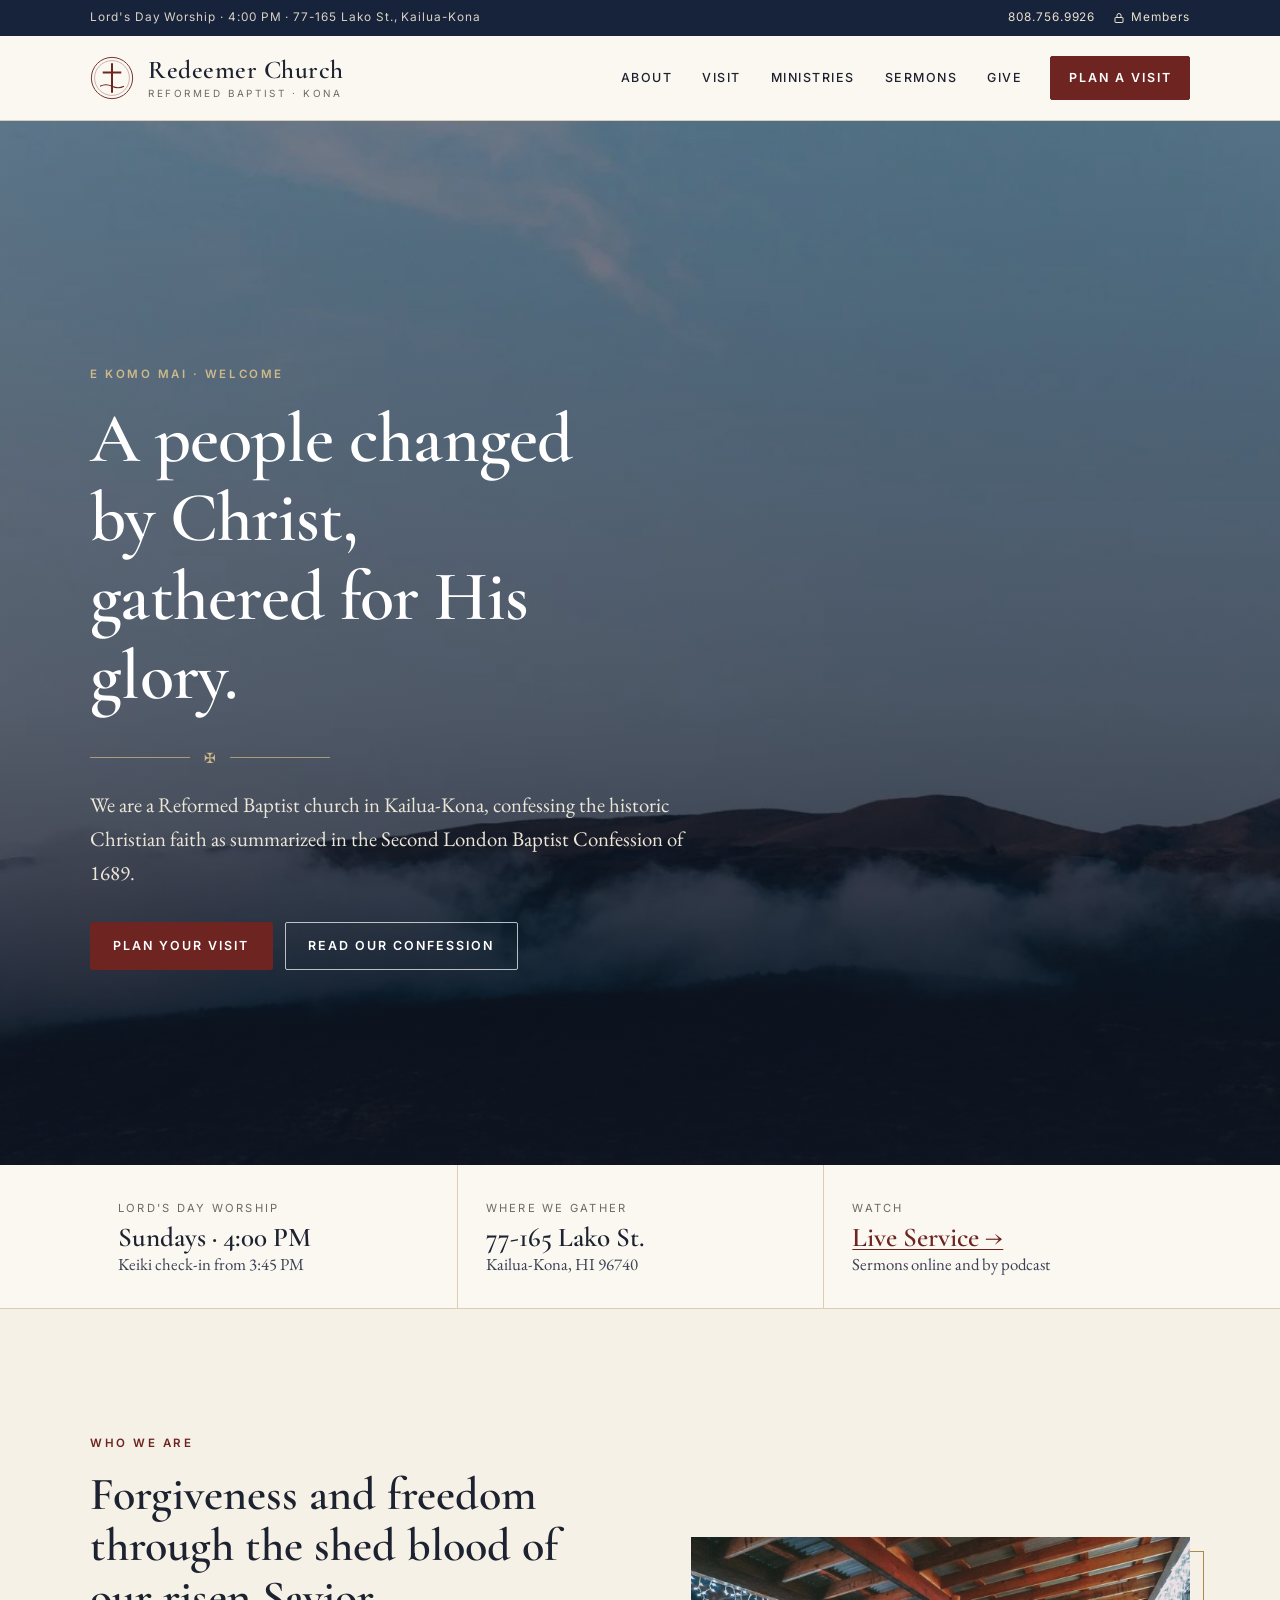
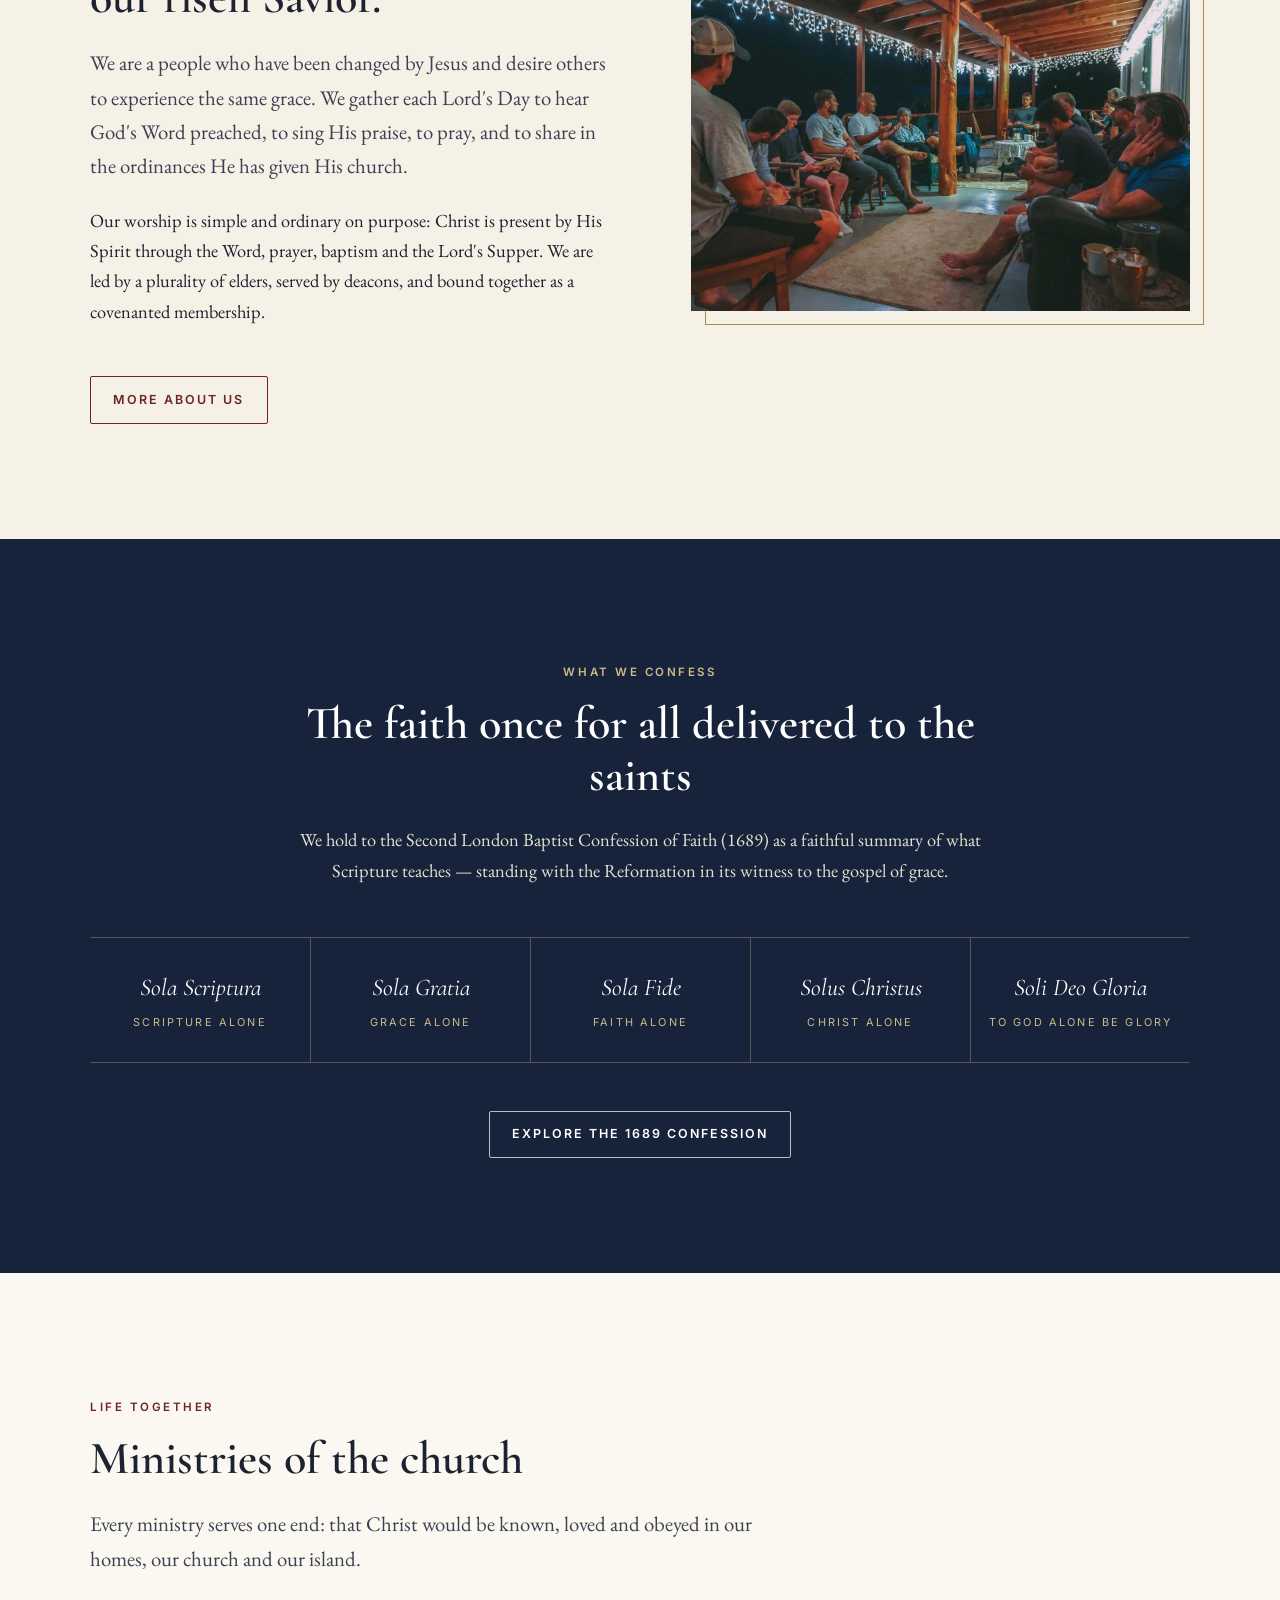
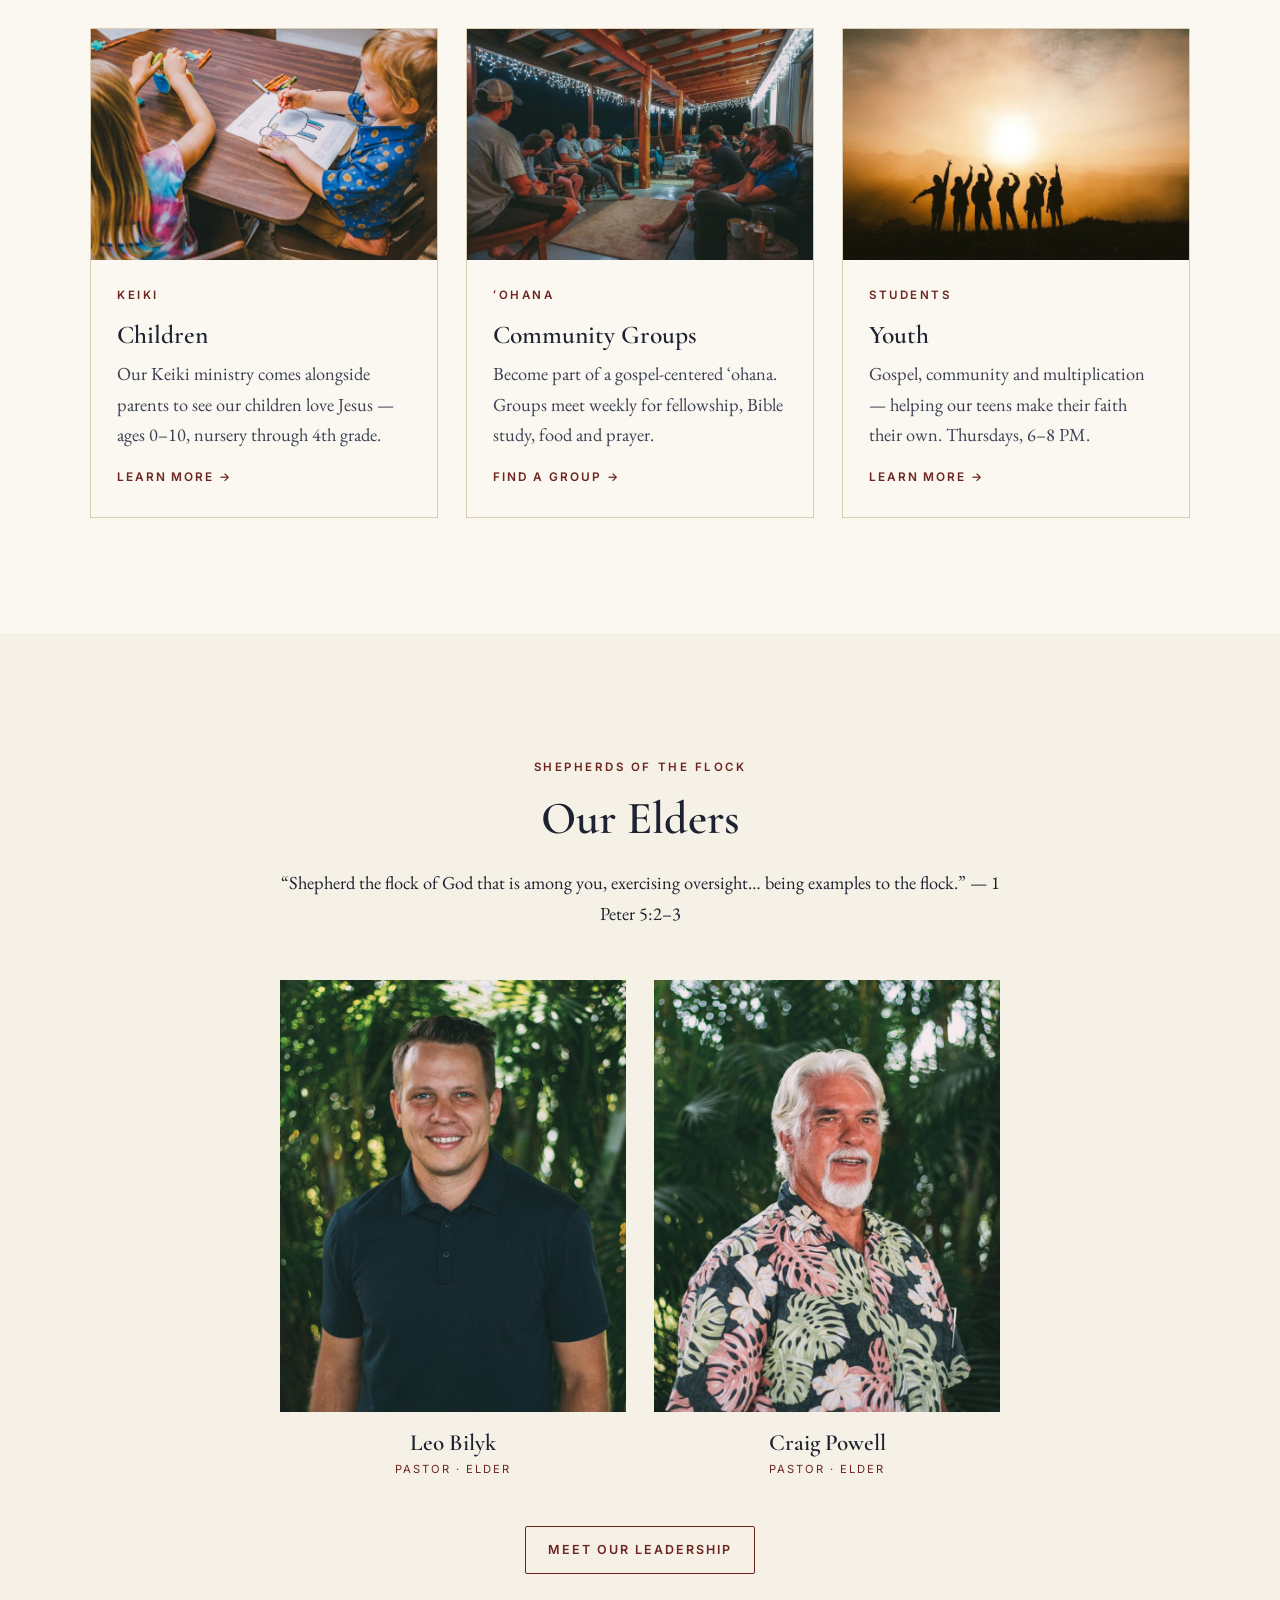
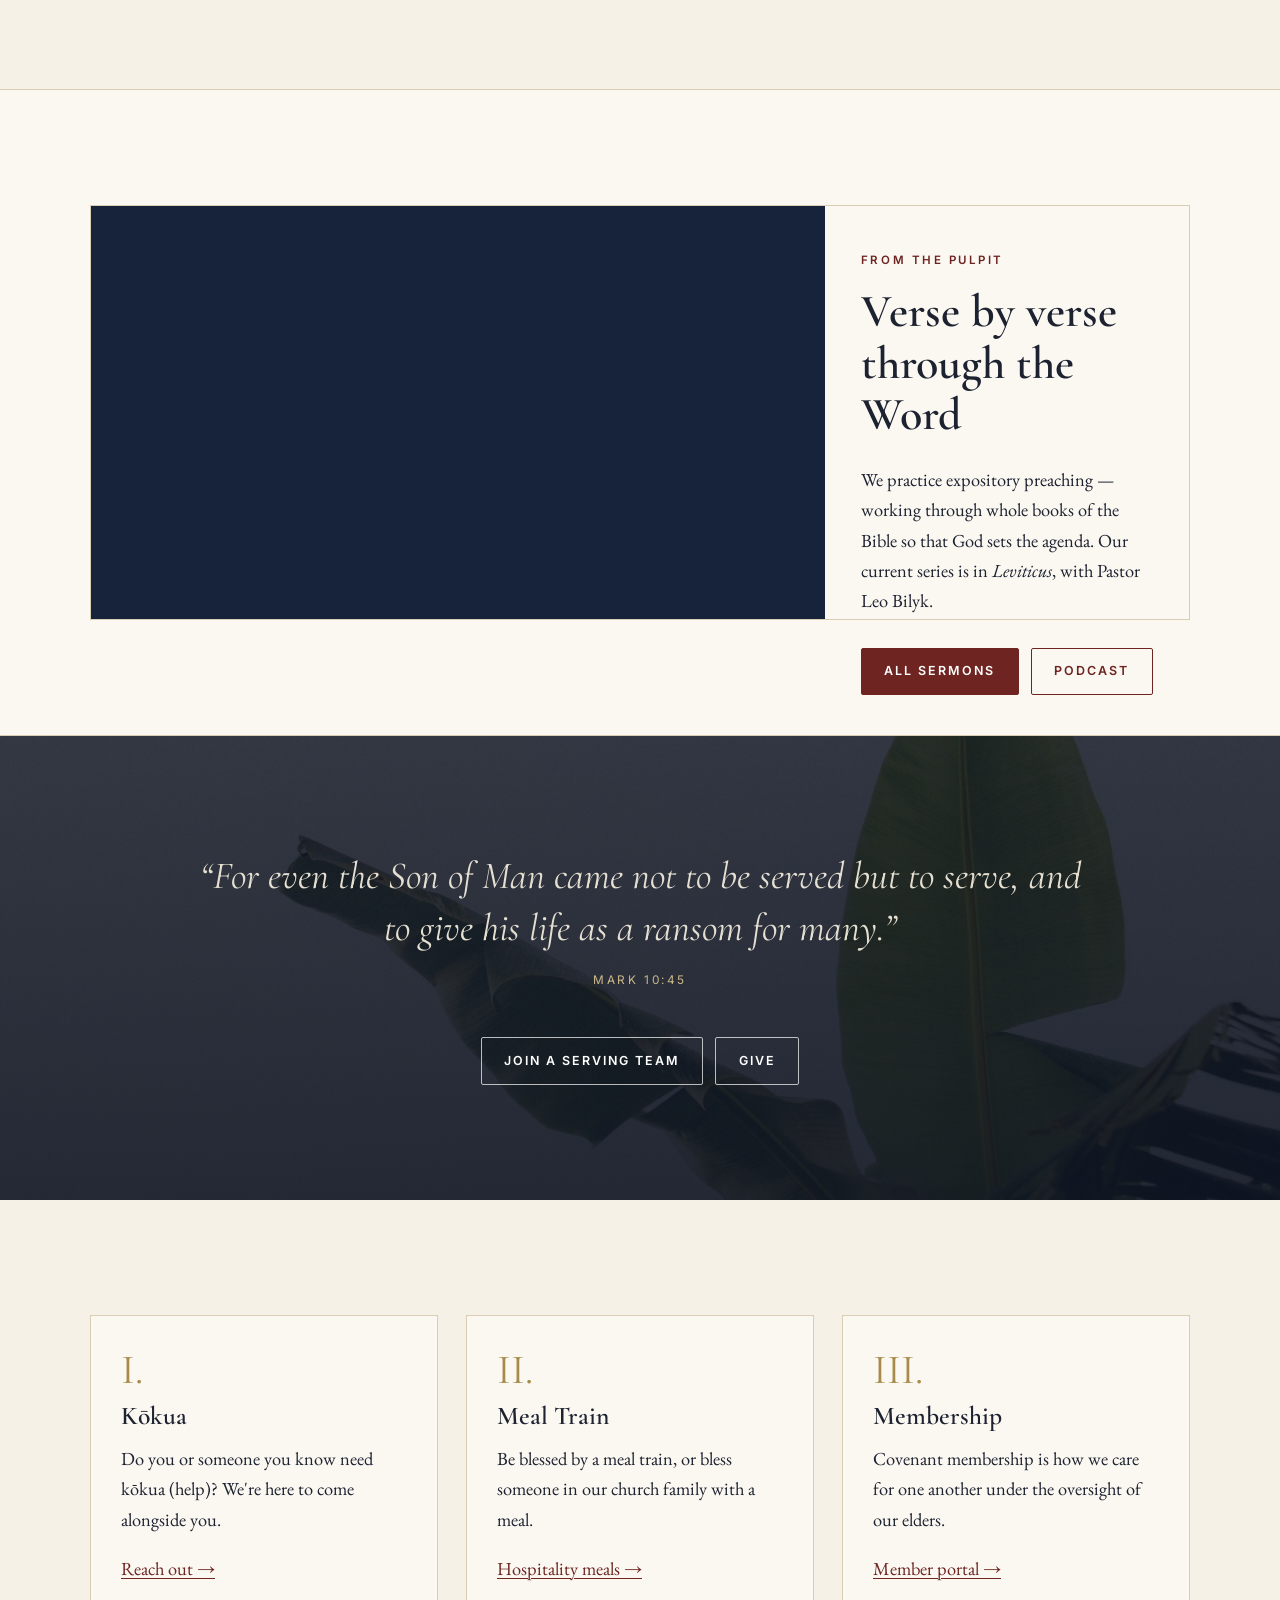
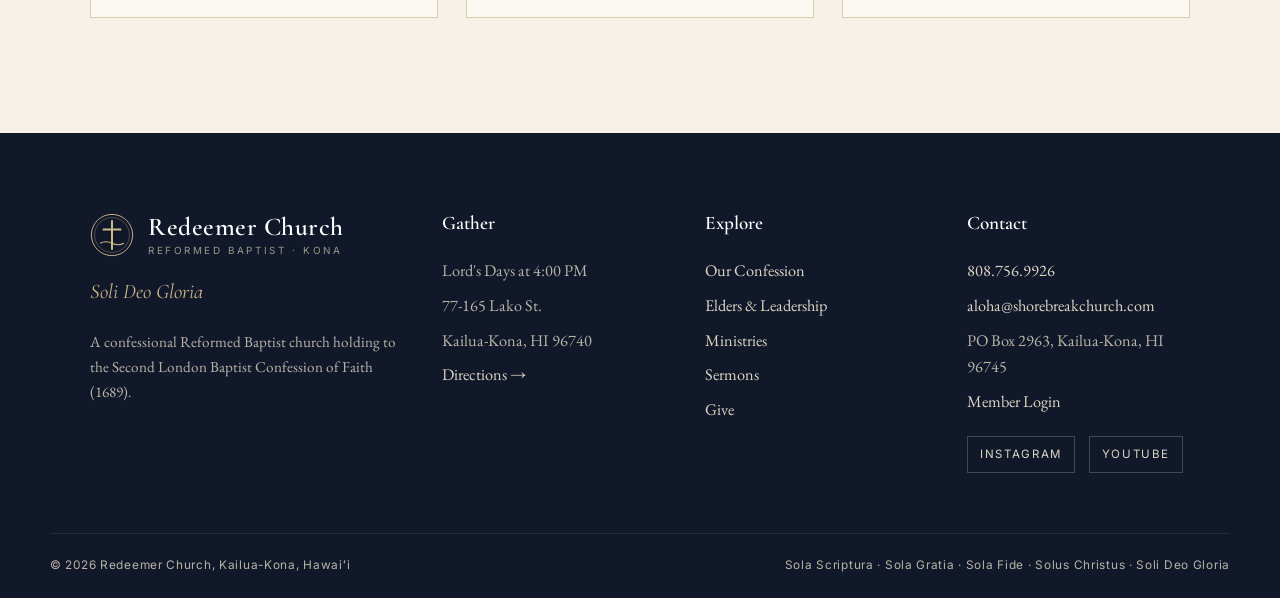
==== index.html @ 6d52138a "Build Reformed Baptist church website from Shorebreak content Static site with home, about, 1689 con" ====
<!doctype html>
<html lang="en">
<head>
  <meta charset="utf-8">
  <meta name="viewport" content="width=device-width, initial-scale=1">
  <title>Redeemer Church · Kailua-Kona</title>
  <meta name="description" content="A confessional Reformed Baptist church in Kailua-Kona, Hawaiʻi, holding to the 1689 Second London Baptist Confession of Faith.">
  <link rel="preconnect" href="https://fonts.googleapis.com">
  <link rel="preconnect" href="https://fonts.gstatic.com" crossorigin>
  <link href="https://fonts.googleapis.com/css2?family=Cormorant+Garamond:ital,wght@0,500;0,600;0,700;1,500&family=EB+Garamond:ital,wght@0,400;0,500;1,400&family=Inter:wght@400;500;600&display=swap" rel="stylesheet">
  <link rel="stylesheet" href="assets/css/site.css">
</head>
<body>
  <div id="site-header"></div>

  <main id="main">
    <section class="hero" style="background-image:url('assets/img/photos/hero-coast.jpg')">
      <div class="wrap">
        <span class="kicker light">E komo mai · Welcome</span>
        <h1>A people changed by Christ, gathered for His glory.</h1>
        <div class="rule left"><span>✠</span></div>
        <p>We are a Reformed Baptist church in Kailua-Kona, confessing the historic Christian faith as summarized in the Second London Baptist Confession of 1689.</p>
        <div class="btn-row mt-2">
          <a class="btn" href="visit.html">Plan Your Visit</a>
          <a class="btn light" href="beliefs.html">Read Our Confession</a>
        </div>
      </div>
    </section>

    <div class="times-band">
      <div class="wrap">
        <div class="cell">
          <div class="label">Lord's Day Worship</div>
          <div class="value">Sundays · 4:00 PM<small>Keiki check-in from 3:45 PM</small></div>
        </div>
        <div class="cell">
          <div class="label">Where We Gather</div>
          <div class="value">77-165 Lako St.<small>Kailua-Kona, HI 96740</small></div>
        </div>
        <div class="cell">
          <div class="label">Watch</div>
          <div class="value"><a href="https://youtu.be/YcZIg3Mv7ls" target="_blank" rel="noopener">Live Service →</a><small>Sermons online and by podcast</small></div>
        </div>
      </div>
    </div>

    <section>
      <div class="wrap split">
        <div>
          <span class="kicker">Who We Are</span>
          <h2>Forgiveness and freedom through the shed blood of our risen Savior.</h2>
          <p class="lead">We are a people who have been changed by Jesus and desire others to experience the same grace. We gather each Lord's Day to hear God's Word preached, to sing His praise, to pray, and to share in the ordinances He has given His church.</p>
          <p>Our worship is simple and ordinary on purpose: Christ is present by His Spirit through the Word, prayer, baptism and the Lord's Supper. We are led by a plurality of elders, served by deacons, and bound together as a covenanted membership.</p>
          <a class="btn ghost mt-2" href="about.html">More About Us</a>
        </div>
        <div class="framed-wrap">
          <div class="framed"><img src="assets/img/photos/community.jpg" alt="Church family gathered on the lanai for fellowship"></div>
        </div>
      </div>
    </section>

    <section class="section-dark">
      <div class="wrap">
        <div class="section-head center center-text" style="text-align:center">
          <span class="kicker light">What We Confess</span>
          <h2>The faith once for all delivered to the saints</h2>
          <p>We hold to the Second London Baptist Confession of Faith (1689) as a faithful summary of what Scripture teaches — standing with the Reformation in its witness to the gospel of grace.</p>
        </div>
        <div class="solas">
          <div class="sola"><div class="latin">Sola Scriptura</div><div class="eng">Scripture Alone</div></div>
          <div class="sola"><div class="latin">Sola Gratia</div><div class="eng">Grace Alone</div></div>
          <div class="sola"><div class="latin">Sola Fide</div><div class="eng">Faith Alone</div></div>
          <div class="sola"><div class="latin">Solus Christus</div><div class="eng">Christ Alone</div></div>
          <div class="sola"><div class="latin">Soli Deo Gloria</div><div class="eng">To God Alone Be Glory</div></div>
        </div>
        <div class="btn-row center mt-3">
          <a class="btn light" href="beliefs.html">Explore the 1689 Confession</a>
        </div>
      </div>
    </section>

    <section class="section-paper">
      <div class="wrap">
        <div class="section-head">
          <span class="kicker">Life Together</span>
          <h2>Ministries of the church</h2>
          <p class="lead">Every ministry serves one end: that Christ would be known, loved and obeyed in our homes, our church and our island.</p>
        </div>
        <div class="grid grid-3">
          <article class="card">
            <img src="assets/img/photos/keiki-1.jpg" alt="Children at a table doing a Bible lesson craft">
            <div class="card-body">
              <span class="kicker">Keiki</span>
              <h3>Children</h3>
              <p>Our Keiki ministry comes alongside parents to see our children love Jesus — ages 0–10, nursery through 4th grade.</p>
              <a class="more" href="ministries.html#keiki">Learn more →</a>
            </div>
          </article>
          <article class="card">
            <img src="assets/img/photos/community.jpg" alt="Community group sharing a meal">
            <div class="card-body">
              <span class="kicker">ʻOhana</span>
              <h3>Community Groups</h3>
              <p>Become part of a gospel-centered ʻohana. Groups meet weekly for fellowship, Bible study, food and prayer.</p>
              <a class="more" href="ministries.html#groups">Find a group →</a>
            </div>
          </article>
          <article class="card">
            <img src="assets/img/photos/students.jpg" alt="Students silhouetted against a sunset">
            <div class="card-body">
              <span class="kicker">Students</span>
              <h3>Youth</h3>
              <p>Gospel, community and multiplication — helping our teens make their faith their own. Thursdays, 6–8 PM.</p>
              <a class="more" href="ministries.html#students">Learn more →</a>
            </div>
          </article>
        </div>
      </div>
    </section>

    <section>
      <div class="wrap">
        <div class="section-head center" style="text-align:center">
          <span class="kicker">Shepherds of the Flock</span>
          <h2>Our Elders</h2>
          <p>“Shepherd the flock of God that is among you, exercising oversight… being examples to the flock.” — 1 Peter 5:2–3</p>
        </div>
        <div class="grid grid-2 narrow" style="max-width:720px">
          <div class="person">
            <div class="photo"><img src="assets/img/people/leo-bilyk.jpg" alt="Pastor Leo Bilyk"></div>
            <h3>Leo Bilyk</h3>
            <div class="role">Pastor · Elder</div>
          </div>
          <div class="person">
            <div class="photo"><img src="assets/img/people/craig-powell.jpg" alt="Pastor Craig Powell"></div>
            <h3>Craig Powell</h3>
            <div class="role">Pastor · Elder</div>
          </div>
        </div>
        <div class="btn-row center mt-3"><a class="btn ghost" href="leadership.html">Meet Our Leadership</a></div>
      </div>
    </section>

    <section class="section-paper bordered">
      <div class="wrap">
        <div class="sermon-feature">
          <div class="media">
            <iframe src="https://www.youtube-nocookie.com/embed/YcZIg3Mv7ls" title="Latest service" loading="lazy" allow="accelerometer; encrypted-media; gyroscope; picture-in-picture" allowfullscreen></iframe>
          </div>
          <div class="body">
            <span class="kicker">From the Pulpit</span>
            <h2>Verse by verse through the Word</h2>
            <p>We practice expository preaching — working through whole books of the Bible so that God sets the agenda. Our current series is in <em>Leviticus</em>, with Pastor Leo Bilyk.</p>
            <div class="listen mt-2">
              <a class="btn" href="sermons.html">All Sermons</a>
              <a class="btn ghost" href="https://podcasts.apple.com/ca/podcast/shorebreak-church/id562786242" target="_blank" rel="noopener">Podcast</a>
            </div>
          </div>
        </div>
      </div>
    </section>

    <section class="section-dark" style="background:linear-gradient(rgba(14,20,34,.82),rgba(14,20,34,.9)),url('assets/img/photos/kealaula.jpg') center/cover">
      <div class="wrap">
        <blockquote class="scripture">
          “For even the Son of Man came not to be served but to serve, and to give his life as a ransom for many.”
          <cite>Mark 10:45</cite>
        </blockquote>
        <div class="btn-row center mt-3">
          <a class="btn light" href="ministries.html#serve">Join a Serving Team</a>
          <a class="btn light" href="give.html">Give</a>
        </div>
      </div>
    </section>

    <section>
      <div class="wrap grid grid-3">
        <div class="text-card">
          <div class="num">I.</div>
          <h3>Kōkua</h3>
          <p>Do you or someone you know need kōkua (help)? We're here to come alongside you.</p>
          <a href="visit.html#contact">Reach out →</a>
        </div>
        <div class="text-card">
          <div class="num">II.</div>
          <h3>Meal Train</h3>
          <p>Be blessed by a meal train, or bless someone in our church family with a meal.</p>
          <a href="https://shorebreakchurch.churchcenter.com/groups/servant-teams/hospitality-meals" target="_blank" rel="noopener">Hospitality meals →</a>
        </div>
        <div class="text-card">
          <div class="num">III.</div>
          <h3>Membership</h3>
          <p>Covenant membership is how we care for one another under the oversight of our elders.</p>
          <a href="members/login.html">Member portal →</a>
        </div>
      </div>
    </section>
  </main>

  <div id="site-footer"></div>
  <script src="assets/js/site.js"></script>
</body>
</html>
---- assets/css/site.css ----
/* Redeemer Church Kona — site styles
   A sober, confessional aesthetic: parchment, ink, oxblood, and gold hairlines. */

:root {
  --parchment: #f6f1e7;
  --parchment-2: #efe7d6;
  --paper: #fbf8f2;
  --ink: #1d2230;
  --ink-soft: #3b4152;
  --muted: #6b6a66;
  --oxblood: #6e2420;
  --oxblood-dark: #4f1916;
  --gold: #a88a4a;
  --gold-soft: #cdb98a;
  --navy: #17233a;
  --line: #d9cdb4;
  --white: #ffffff;

  --serif-display: "Cormorant Garamond", "EB Garamond", Georgia, serif;
  --serif-body: "EB Garamond", Georgia, "Times New Roman", serif;
  --sans: "Inter", system-ui, -apple-system, "Segoe UI", sans-serif;

  --wrap: 1180px;
  --gutter: clamp(16px, 4vw, 40px);
  --radius: 2px;
}

*, *::before, *::after { box-sizing: border-box; }
html { scroll-behavior: smooth; }
body {
  margin: 0;
  background: var(--parchment);
  color: var(--ink);
  font-family: var(--serif-body);
  font-size: 1.15rem;
  line-height: 1.65;
  -webkit-font-smoothing: antialiased;
}
img { max-width: 100%; display: block; }
a { color: var(--oxblood); text-decoration-thickness: 1px; text-underline-offset: 3px; }
a:hover { color: var(--oxblood-dark); }

h1, h2, h3, h4 {
  font-family: var(--serif-display);
  font-weight: 600;
  line-height: 1.12;
  color: var(--ink);
  margin: 0 0 .5em;
}
h1 { font-size: clamp(2.4rem, 5.5vw, 4.4rem); letter-spacing: -.01em; }
h2 { font-size: clamp(1.9rem, 3.6vw, 2.9rem); }
h3 { font-size: 1.6rem; }
h4 { font-size: 1.25rem; }
p { margin: 0 0 1em; }

.wrap { max-width: var(--wrap); margin: 0 auto; padding: 0 var(--gutter); }
.narrow { max-width: 760px; margin-left: auto; margin-right: auto; }
.center { text-align: center; }

/* Small-caps kicker above headings */
.kicker {
  display: inline-block;
  font-family: var(--sans);
  font-size: .72rem;
  font-weight: 600;
  letter-spacing: .22em;
  text-transform: uppercase;
  color: var(--oxblood);
  margin-bottom: 1rem;
}
.kicker.light { color: var(--gold-soft); }

/* Ornamental rule */
.rule {
  display: flex; align-items: center; gap: 14px;
  color: var(--gold); margin: 1.4rem auto; max-width: 240px;
}
.rule::before, .rule::after { content: ""; flex: 1; height: 1px; background: currentColor; opacity: .7; }
.rule span { font-size: .9rem; line-height: 1; }
.rule.left { margin-left: 0; }

.lead { font-size: 1.3rem; color: var(--ink-soft); }

/* ---------- Buttons ---------- */
.btn {
  display: inline-flex; align-items: center; justify-content: center; gap: .5em;
  font-family: var(--sans); font-size: .78rem; font-weight: 600;
  letter-spacing: .16em; text-transform: uppercase; text-decoration: none;
  padding: 1em 1.8em; border: 1px solid var(--oxblood);
  background: var(--oxblood); color: var(--white);
  border-radius: var(--radius); cursor: pointer;
  transition: background .2s, color .2s, border-color .2s;
}
.btn:hover { background: var(--oxblood-dark); border-color: var(--oxblood-dark); color: var(--white); }
.btn.ghost { background: transparent; color: var(--oxblood); }
.btn.ghost:hover { background: var(--oxblood); color: var(--white); }
.btn.light { background: transparent; color: var(--white); border-color: rgba(255,255,255,.7); }
.btn.light:hover { background: var(--white); color: var(--ink); }
.btn-row { display: flex; flex-wrap: wrap; gap: 12px; }
.btn-row.center { justify-content: center; }

/* ---------- Header ---------- */
.topbar {
  background: var(--navy); color: #d8d3c4;
  font-family: var(--sans); font-size: .74rem; letter-spacing: .08em;
}
.topbar .wrap { display: flex; justify-content: space-between; align-items: center; gap: 12px; min-height: 36px; flex-wrap: wrap; }
.topbar a { color: #e9e2cf; text-decoration: none; }
.topbar a:hover { color: var(--white); }
.topbar .tb-right { display: flex; gap: 18px; align-items: center; }
.topbar .member-link { display: inline-flex; align-items: center; gap: 6px; }

.site-header {
  background: var(--paper);
  border-bottom: 1px solid var(--line);
  position: sticky; top: 0; z-index: 50;
}
.site-header .wrap { display: flex; align-items: center; justify-content: space-between; min-height: 84px; gap: 20px; }
.brand { display: flex; align-items: center; gap: 14px; text-decoration: none; color: var(--ink); }
.brand-mark { width: 44px; height: 44px; flex: none; color: var(--oxblood); }
.brand-text { display: flex; flex-direction: column; line-height: 1.05; }
.brand-name { font-family: var(--serif-display); font-size: 1.6rem; font-weight: 600; letter-spacing: .02em; }
.brand-sub { font-family: var(--sans); font-size: .62rem; letter-spacing: .26em; text-transform: uppercase; color: var(--muted); margin-top: 4px; }

.nav { display: flex; align-items: center; gap: 4px; }
.nav > ul { list-style: none; display: flex; margin: 0; padding: 0; gap: 2px; }
.nav li { position: relative; }
.nav a.nav-link, .nav button.nav-link {
  font-family: var(--sans); font-size: .78rem; font-weight: 500;
  letter-spacing: .12em; text-transform: uppercase;
  color: var(--ink); text-decoration: none;
  padding: 12px 14px; display: block; background: none; border: 0; cursor: pointer;
}
.nav a.nav-link:hover, .nav button.nav-link:hover, .nav a.nav-link[aria-current="page"] { color: var(--oxblood); }
.nav .dropdown {
  position: absolute; top: 100%; left: 0; min-width: 230px;
  background: var(--paper); border: 1px solid var(--line); border-top: 2px solid var(--oxblood);
  list-style: none; margin: 0; padding: 8px 0;
  opacity: 0; visibility: hidden; transform: translateY(6px); transition: all .18s;
  box-shadow: 0 14px 30px rgba(29,34,48,.08);
}
.nav li:hover > .dropdown, .nav li:focus-within > .dropdown { opacity: 1; visibility: visible; transform: none; }
.nav .dropdown a {
  display: block; padding: 9px 20px; text-decoration: none; color: var(--ink);
  font-family: var(--serif-body); font-size: 1.05rem;
}
.nav .dropdown a:hover { background: var(--parchment-2); color: var(--oxblood); }
.nav .btn { margin-left: 10px; padding: .85em 1.4em; }

.menu-toggle {
  display: none; background: none; border: 1px solid var(--line); padding: 10px 12px; cursor: pointer;
  font-family: var(--sans); font-size: .72rem; letter-spacing: .16em; text-transform: uppercase; color: var(--ink);
}

@media (max-width: 1020px) {
  .menu-toggle { display: inline-block; }
  .nav {
    position: fixed; inset: 0 0 0 auto; width: min(360px, 88vw);
    background: var(--paper); flex-direction: column; align-items: stretch;
    padding: 90px 24px 24px; overflow-y: auto;
    transform: translateX(100%); transition: transform .25s; box-shadow: -20px 0 40px rgba(0,0,0,.12);
  }
  .nav.open { transform: none; }
  .nav > ul { flex-direction: column; }
  .nav .dropdown { position: static; opacity: 1; visibility: visible; transform: none; border: 0; box-shadow: none; padding: 0 0 8px 12px; background: transparent; }
  .nav .dropdown a { padding: 6px 14px; }
  .nav .btn { margin: 16px 0 0; }
  .nav-close { position: absolute; top: 24px; right: 24px; }
  .topbar .tb-left { display: none; }
}
@media (min-width: 1021px) { .nav-close { display: none; } }

/* ---------- Hero ---------- */
.hero {
  position: relative; color: var(--white);
  min-height: min(88vh, 760px); display: flex; align-items: flex-end;
  background: var(--navy) center/cover no-repeat;
}
.hero::before {
  content: ""; position: absolute; inset: 0;
  background: linear-gradient(180deg, rgba(14,20,34,.35) 0%, rgba(14,20,34,.55) 55%, rgba(14,20,34,.88) 100%);
}
.hero .wrap { position: relative; padding-top: 120px; padding-bottom: 80px; width: 100%; }
.hero h1 { color: var(--white); max-width: 15ch; }
.hero p { color: #ebe6d8; max-width: 620px; font-size: 1.3rem; }
.hero .rule { color: var(--gold-soft); }

.page-hero {
  position: relative; color: var(--white); background: var(--navy) center/cover no-repeat;
  padding: 140px 0 80px;
}
.page-hero::before { content: ""; position: absolute; inset: 0; background: linear-gradient(180deg, rgba(14,20,34,.55), rgba(14,20,34,.85)); }
.page-hero .wrap { position: relative; }
.page-hero h1 { color: var(--white); }
.page-hero p { color: #e8e2d2; max-width: 640px; font-size: 1.25rem; }
.page-hero.plain { background: var(--navy); padding: 110px 0 70px; }

/* ---------- Sections ---------- */
section { padding: clamp(64px, 9vw, 120px) 0; }
.section-paper { background: var(--paper); }
.section-dark { background: var(--navy); color: #e4dfd1; }
.section-dark h2, .section-dark h3 { color: var(--white); }
.section-oxblood { background: var(--oxblood); color: #f4e9e3; }
.section-oxblood h2 { color: var(--white); }
.section-head { max-width: 720px; margin-bottom: 52px; }
.section-head.center { margin-left: auto; margin-right: auto; }
.bordered { border-top: 1px solid var(--line); border-bottom: 1px solid var(--line); }

.grid { display: grid; gap: 28px; }
.grid-2 { grid-template-columns: repeat(2, minmax(0, 1fr)); }
.grid-3 { grid-template-columns: repeat(3, minmax(0, 1fr)); }
.grid-4 { grid-template-columns: repeat(4, minmax(0, 1fr)); }
@media (max-width: 960px) { .grid-3, .grid-4 { grid-template-columns: repeat(2, minmax(0, 1fr)); } }
@media (max-width: 640px) { .grid-2, .grid-3, .grid-4 { grid-template-columns: 1fr; } }

.split { display: grid; grid-template-columns: 1.05fr 1fr; gap: clamp(32px, 6vw, 80px); align-items: center; }
.split.reverse > :first-child { order: 2; }
@media (max-width: 860px) { .split { grid-template-columns: 1fr; } .split.reverse > :first-child { order: 0; } }

.framed { position: relative; }
.framed img { width: 100%; aspect-ratio: 4/3; object-fit: cover; }
.framed::after { content: ""; position: absolute; inset: 14px -14px -14px 14px; border: 1px solid var(--gold); z-index: -1; }
.framed-wrap { position: relative; z-index: 0; }

/* Service times band */
.times-band { background: var(--paper); border-bottom: 1px solid var(--line); padding: 0; }
.times-band .wrap { display: grid; grid-template-columns: repeat(3, 1fr); }
.times-band .cell { padding: 34px 28px; border-left: 1px solid var(--line); }
.times-band .cell:first-child { border-left: 0; }
.times-band .label { font-family: var(--sans); font-size: .7rem; letter-spacing: .2em; text-transform: uppercase; color: var(--muted); }
.times-band .value { font-family: var(--serif-display); font-size: 1.7rem; font-weight: 600; margin-top: 4px; line-height: 1.2; }
.times-band .value small { display: block; font-family: var(--serif-body); font-size: 1.05rem; font-weight: 400; color: var(--ink-soft); }
@media (max-width: 760px) { .times-band .wrap { grid-template-columns: 1fr; } .times-band .cell { border-left: 0; border-top: 1px solid var(--line); padding: 24px 0; } .times-band .cell:first-child { border-top: 0; } }

/* Solas */
.solas { display: grid; grid-template-columns: repeat(5, 1fr); border-top: 1px solid rgba(205,185,138,.35); border-bottom: 1px solid rgba(205,185,138,.35); }
.sola { padding: 30px 16px; text-align: center; border-left: 1px solid rgba(205,185,138,.35); }
.sola:first-child { border-left: 0; }
.sola .latin { font-family: var(--serif-display); font-style: italic; font-size: 1.5rem; color: var(--white); }
.sola .eng { font-family: var(--sans); font-size: .68rem; letter-spacing: .2em; text-transform: uppercase; color: var(--gold-soft); margin-top: 6px; }
@media (max-width: 860px) { .solas { grid-template-columns: 1fr 1fr; } .sola { border-left: 0; border-top: 1px solid rgba(205,185,138,.35); } .sola:nth-child(-n+2) { border-top: 0; } .sola:last-child { grid-column: span 2; } }

/* Cards */
.card { background: var(--paper); border: 1px solid var(--line); display: flex; flex-direction: column; height: 100%; }
.card img { width: 100%; aspect-ratio: 3/2; object-fit: cover; }
.card .card-body { padding: 26px 26px 30px; display: flex; flex-direction: column; flex: 1; }
.card h3 { margin-bottom: .35em; }
.card p { color: var(--ink-soft); }
.card .more { margin-top: auto; font-family: var(--sans); font-size: .74rem; font-weight: 600; letter-spacing: .16em; text-transform: uppercase; text-decoration: none; }

.text-card { padding: 34px 30px; border: 1px solid var(--line); background: var(--paper); height: 100%; }
.text-card .num { font-family: var(--serif-display); font-size: 2.6rem; color: var(--gold); line-height: 1; margin-bottom: 10px; }

/* People */
.person { text-align: center; }
.person .photo { overflow: hidden; background: var(--parchment-2); margin-bottom: 18px; }
.person img { width: 100%; aspect-ratio: 4/5; object-fit: cover; object-position: center 20%; filter: saturate(.92); transition: transform .5s; }
.person:hover img { transform: scale(1.03); }
.person h3 { font-size: 1.45rem; margin-bottom: .15em; }
.person .role { font-family: var(--sans); font-size: .7rem; letter-spacing: .18em; text-transform: uppercase; color: var(--oxblood); }
.person .email { display: inline-block; margin-top: 8px; font-size: 1rem; }
.person p.bio { font-size: 1.02rem; color: var(--ink-soft); margin-top: 10px; }

.person-row { display: grid; grid-template-columns: 280px 1fr; gap: 40px; align-items: start; padding: 40px 0; border-top: 1px solid var(--line); }
.person-row:first-of-type { border-top: 0; }
.person-row img { width: 100%; aspect-ratio: 4/5; object-fit: cover; object-position: center 20%; }
@media (max-width: 720px) { .person-row { grid-template-columns: 1fr; } .person-row img { max-width: 320px; } }

/* Quote / scripture */
.scripture { font-family: var(--serif-display); font-size: clamp(1.6rem, 3vw, 2.4rem); font-style: italic; line-height: 1.35; max-width: 900px; margin: 0 auto; text-align: center; }
.scripture cite { display: block; margin-top: 18px; font-style: normal; font-family: var(--sans); font-size: .74rem; letter-spacing: .22em; text-transform: uppercase; color: var(--gold-soft); }
.section-paper .scripture cite, .scripture.dark cite { color: var(--oxblood); }

/* Confession */
.confession-intro { columns: 2; column-gap: 48px; }
@media (max-width: 760px) { .confession-intro { columns: 1; } }
.chapters { counter-reset: ch; display: grid; grid-template-columns: repeat(2, minmax(0,1fr)); gap: 0 48px; }
@media (max-width: 760px) { .chapters { grid-template-columns: 1fr; } }
.chapter { border-top: 1px solid var(--line); padding: 20px 0; display: grid; grid-template-columns: 82px 1fr; gap: 12px; }
.chapter .n { font-family: var(--serif-display); font-size: 1.5rem; color: var(--gold); line-height: 1.1; }
.chapter h3 { font-size: 1.3rem; margin-bottom: .2em; }
.chapter p { font-size: 1.02rem; color: var(--ink-soft); margin: 0; }
.chapter p.proof { margin-top: 6px; font-family: var(--sans); font-size: .72rem; letter-spacing: .06em; color: var(--muted); }

.toc { position: sticky; top: 110px; font-family: var(--sans); font-size: .82rem; }
.toc a { display: block; padding: 6px 0; color: var(--ink-soft); text-decoration: none; border-bottom: 1px solid var(--line); }
.toc a:hover { color: var(--oxblood); }

.belief { padding: 30px 0; border-top: 1px solid var(--line); }
.belief h3 { margin-bottom: .3em; }
.belief .refs { font-family: var(--sans); font-size: .75rem; color: var(--muted); letter-spacing: .04em; }

/* Liturgy / order of worship */
.liturgy { list-style: none; padding: 0; margin: 0; counter-reset: lit; }
.liturgy li { display: grid; grid-template-columns: 54px 1fr; gap: 16px; padding: 18px 0; border-top: 1px solid var(--line); }
.liturgy li::before { counter-increment: lit; content: counter(lit, upper-roman); font-family: var(--serif-display); font-size: 1.3rem; color: var(--gold); }
.liturgy strong { font-family: var(--serif-display); font-size: 1.3rem; font-weight: 600; display: block; }
.liturgy span { color: var(--ink-soft); font-size: 1.02rem; }

/* Sermons */
.sermon-feature { display: grid; grid-template-columns: 1.2fr 1fr; gap: 0; background: var(--paper); border: 1px solid var(--line); }
.sermon-feature .media { background: var(--navy); aspect-ratio: 16/9; position: relative; }
.sermon-feature .media iframe { position: absolute; inset: 0; width: 100%; height: 100%; border: 0; }
.sermon-feature .body { padding: 36px; }
@media (max-width: 860px) { .sermon-feature { grid-template-columns: 1fr; } }
.series { background: var(--navy); color: var(--white); padding: 30px 26px; min-height: 180px; display: flex; flex-direction: column; justify-content: flex-end; position: relative; overflow: hidden; border: 1px solid rgba(205,185,138,.25); }
.series::before { content: ""; position: absolute; top: 18px; left: 26px; width: 36px; height: 1px; background: var(--gold); }
.series h3 { color: var(--white); margin: 0; font-size: 1.7rem; }
.series p { margin: 4px 0 0; color: var(--gold-soft); font-family: var(--sans); font-size: .7rem; letter-spacing: .18em; text-transform: uppercase; }
.listen { display: flex; flex-wrap: wrap; gap: 12px; }

/* Map + contact */
.map-embed { width: 100%; aspect-ratio: 4/3; border: 1px solid var(--line); filter: grayscale(.35) sepia(.12); }
.contact-list { list-style: none; padding: 0; margin: 0; }
.contact-list li { padding: 16px 0; border-top: 1px solid var(--line); }
.contact-list .label { display: block; font-family: var(--sans); font-size: .7rem; letter-spacing: .18em; text-transform: uppercase; color: var(--muted); }

/* Forms */
.form { display: grid; gap: 18px; }
.form label { font-family: var(--sans); font-size: .72rem; letter-spacing: .14em; text-transform: uppercase; color: var(--ink-soft); display: grid; gap: 8px; }
.form input, .form textarea, .form select {
  font: inherit; font-size: 1.05rem; text-transform: none; letter-spacing: 0;
  padding: 13px 14px; border: 1px solid var(--line); background: var(--white); color: var(--ink); border-radius: var(--radius);
}
.form input:focus, .form textarea:focus, .form select:focus { outline: 2px solid var(--gold-soft); border-color: var(--gold); }
.form .row { display: grid; grid-template-columns: 1fr 1fr; gap: 18px; }
@media (max-width: 600px) { .form .row { grid-template-columns: 1fr; } }
.form-note { font-size: .95rem; color: var(--muted); }
.form-status { font-family: var(--sans); font-size: .85rem; padding: 12px 14px; border-left: 3px solid var(--gold); background: var(--parchment-2); display: none; }
.form-status.show { display: block; }
.form-status.error { border-color: var(--oxblood); }

/* Callout */
.callout { border: 1px solid var(--gold); padding: 40px; background: var(--paper); position: relative; }
.callout::before { content: ""; position: absolute; inset: 6px; border: 1px solid var(--line); pointer-events: none; }

/* ---------- Footer ---------- */
.site-footer { background: #10182a; color: #b9b4a5; padding: 80px 0 0; font-size: 1.02rem; }
.site-footer h4 { color: var(--white); font-size: 1.2rem; margin-bottom: 1em; }
.site-footer a { color: #ddd6c2; text-decoration: none; }
.site-footer a:hover { color: var(--white); }
.footer-grid { display: grid; grid-template-columns: 1.4fr 1fr 1fr 1fr; gap: 40px; }
@media (max-width: 860px) { .footer-grid { grid-template-columns: 1fr 1fr; } }
@media (max-width: 520px) { .footer-grid { grid-template-columns: 1fr; } }
.footer-grid ul { list-style: none; margin: 0; padding: 0; }
.footer-grid li { padding: 4px 0; }
.footer-brand .brand { color: var(--white); }
.footer-brand .brand-sub { color: #9d9886; }
.footer-brand .brand-mark { color: var(--gold-soft); }
.footer-motto { font-family: var(--serif-display); font-style: italic; font-size: 1.3rem; color: var(--gold-soft); margin-top: 18px; }
.footer-bottom { margin-top: 60px; border-top: 1px solid rgba(255,255,255,.08); padding: 22px 0; font-family: var(--sans); font-size: .74rem; letter-spacing: .06em; display: flex; justify-content: space-between; gap: 12px; flex-wrap: wrap; }
.socials { display: flex; gap: 14px; margin-top: 16px; }
.socials a { font-family: var(--sans); font-size: .72rem; letter-spacing: .14em; text-transform: uppercase; border: 1px solid rgba(255,255,255,.2); padding: 8px 12px; }

/* ---------- Members area ---------- */
.auth-shell { min-height: 100vh; display: grid; grid-template-columns: 1fr 1fr; }
.auth-visual { background: var(--navy) center/cover no-repeat; position: relative; color: var(--white); display: flex; align-items: flex-end; padding: 56px; }
.auth-visual::before { content: ""; position: absolute; inset: 0; background: linear-gradient(180deg, rgba(14,20,34,.3), rgba(14,20,34,.9)); }
.auth-visual > * { position: relative; }
.auth-visual blockquote { margin: 0; font-family: var(--serif-display); font-style: italic; font-size: 1.7rem; line-height: 1.35; max-width: 460px; }
.auth-visual cite { display: block; margin-top: 14px; font-style: normal; font-family: var(--sans); font-size: .72rem; letter-spacing: .2em; text-transform: uppercase; color: var(--gold-soft); }
.auth-panel { display: flex; flex-direction: column; justify-content: center; padding: 56px clamp(24px, 6vw, 90px); background: var(--paper); }
.auth-panel .brand { margin-bottom: 48px; }
.auth-tabs { display: flex; gap: 0; border-bottom: 1px solid var(--line); margin-bottom: 28px; }
.auth-tabs button { background: none; border: 0; padding: 12px 18px; font-family: var(--sans); font-size: .74rem; letter-spacing: .16em; text-transform: uppercase; cursor: pointer; color: var(--muted); border-bottom: 2px solid transparent; margin-bottom: -1px; }
.auth-tabs button[aria-selected="true"] { color: var(--oxblood); border-color: var(--oxblood); }
.demo-note { font-family: var(--sans); font-size: .78rem; line-height: 1.5; background: var(--parchment-2); border-left: 3px solid var(--gold); padding: 12px 14px; margin-top: 24px; color: var(--ink-soft); }
@media (max-width: 860px) { .auth-shell { grid-template-columns: 1fr; } .auth-visual { min-height: 260px; padding: 32px; } }

.portal { display: grid; grid-template-columns: 260px 1fr; min-height: calc(100vh - 84px); }
.portal-nav { background: var(--navy); color: #cfc9b8; padding: 28px 0; }
.portal-nav .who { padding: 0 24px 24px; border-bottom: 1px solid rgba(255,255,255,.08); margin-bottom: 12px; }
.portal-nav .who strong { display: block; font-family: var(--serif-display); font-size: 1.35rem; color: var(--white); }
.portal-nav .who span { font-family: var(--sans); font-size: .7rem; letter-spacing: .16em; text-transform: uppercase; color: var(--gold-soft); }
.portal-nav a, .portal-nav button { display: flex; width: 100%; align-items: center; gap: 10px; padding: 11px 24px; color: #d9d3c2; text-decoration: none; font-family: var(--sans); font-size: .85rem; background: none; border: 0; cursor: pointer; text-align: left; border-left: 3px solid transparent; }
.portal-nav a:hover, .portal-nav button:hover { background: rgba(255,255,255,.04); color: var(--white); }
.portal-nav a[aria-current="true"] { border-left-color: var(--gold); color: var(--white); background: rgba(255,255,255,.05); }
.portal-main { padding: 44px clamp(20px, 4vw, 56px); }
.portal-main h1 { font-size: clamp(2rem, 4vw, 3rem); }
.panel { background: var(--paper); border: 1px solid var(--line); padding: 26px; }
.panel h3 { font-size: 1.35rem; }
.panel + .panel { margin-top: 24px; }
.grid > .panel + .panel { margin-top: 0; }
.stat { font-family: var(--serif-display); font-size: 2.4rem; color: var(--oxblood); line-height: 1; }
.list { list-style: none; padding: 0; margin: 0; }
.list li { padding: 12px 0; border-top: 1px solid var(--line); display: flex; justify-content: space-between; gap: 12px; align-items: baseline; }
.list li:first-child { border-top: 0; }
.list .meta { font-family: var(--sans); font-size: .75rem; color: var(--muted); white-space: nowrap; }
.tag { font-family: var(--sans); font-size: .64rem; letter-spacing: .12em; text-transform: uppercase; padding: 3px 8px; border: 1px solid var(--gold); color: var(--oxblood); }
.directory { display: grid; grid-template-columns: repeat(auto-fill, minmax(200px, 1fr)); gap: 18px; }
.directory .entry { background: var(--paper); border: 1px solid var(--line); }
.directory img { width: 100%; aspect-ratio: 1; object-fit: cover; object-position: center 20%; }
.directory .entry div { padding: 12px 14px; }
.directory .entry strong { font-family: var(--serif-display); font-size: 1.15rem; display: block; }
.directory .entry span { font-family: var(--sans); font-size: .72rem; color: var(--muted); }
.portal-section[hidden] { display: none; }
@media (max-width: 860px) { .portal { grid-template-columns: 1fr; } .portal-nav { display: flex; overflow-x: auto; padding: 0; } .portal-nav .who { display: none; } .portal-nav a, .portal-nav button { white-space: nowrap; border-left: 0; border-bottom: 3px solid transparent; } .portal-nav a[aria-current="true"] { border-bottom-color: var(--gold); } }

/* Utilities */
.mt-0 { margin-top: 0; } .mb-0 { margin-bottom: 0; }
.mt-2 { margin-top: 2rem; } .mt-3 { margin-top: 3rem; }
.muted { color: var(--muted); }
.small { font-size: .95rem; }
.sr-only { position: absolute; width: 1px; height: 1px; padding: 0; margin: -1px; overflow: hidden; clip: rect(0,0,0,0); border: 0; }
.skip { position: absolute; left: -999px; top: 0; background: var(--oxblood); color: #fff; padding: 10px 16px; z-index: 100; }
.skip:focus { left: 10px; }
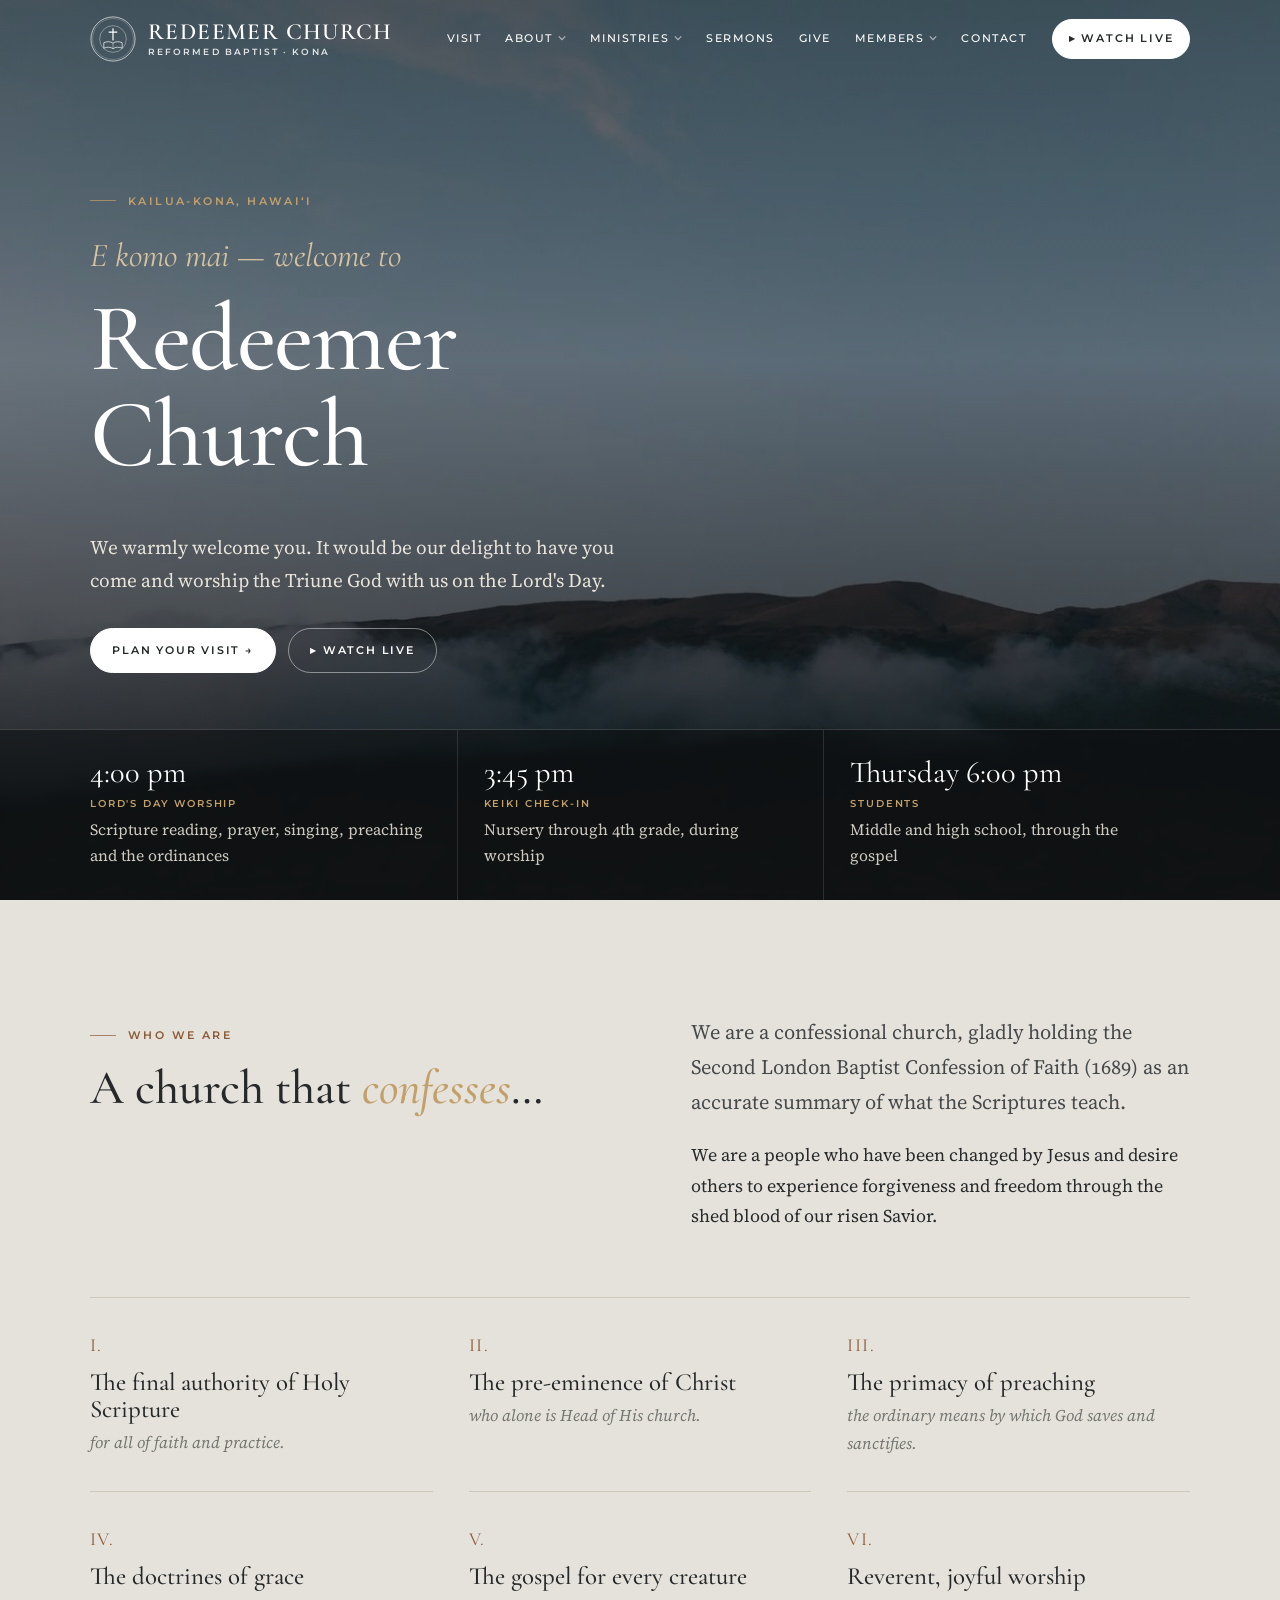
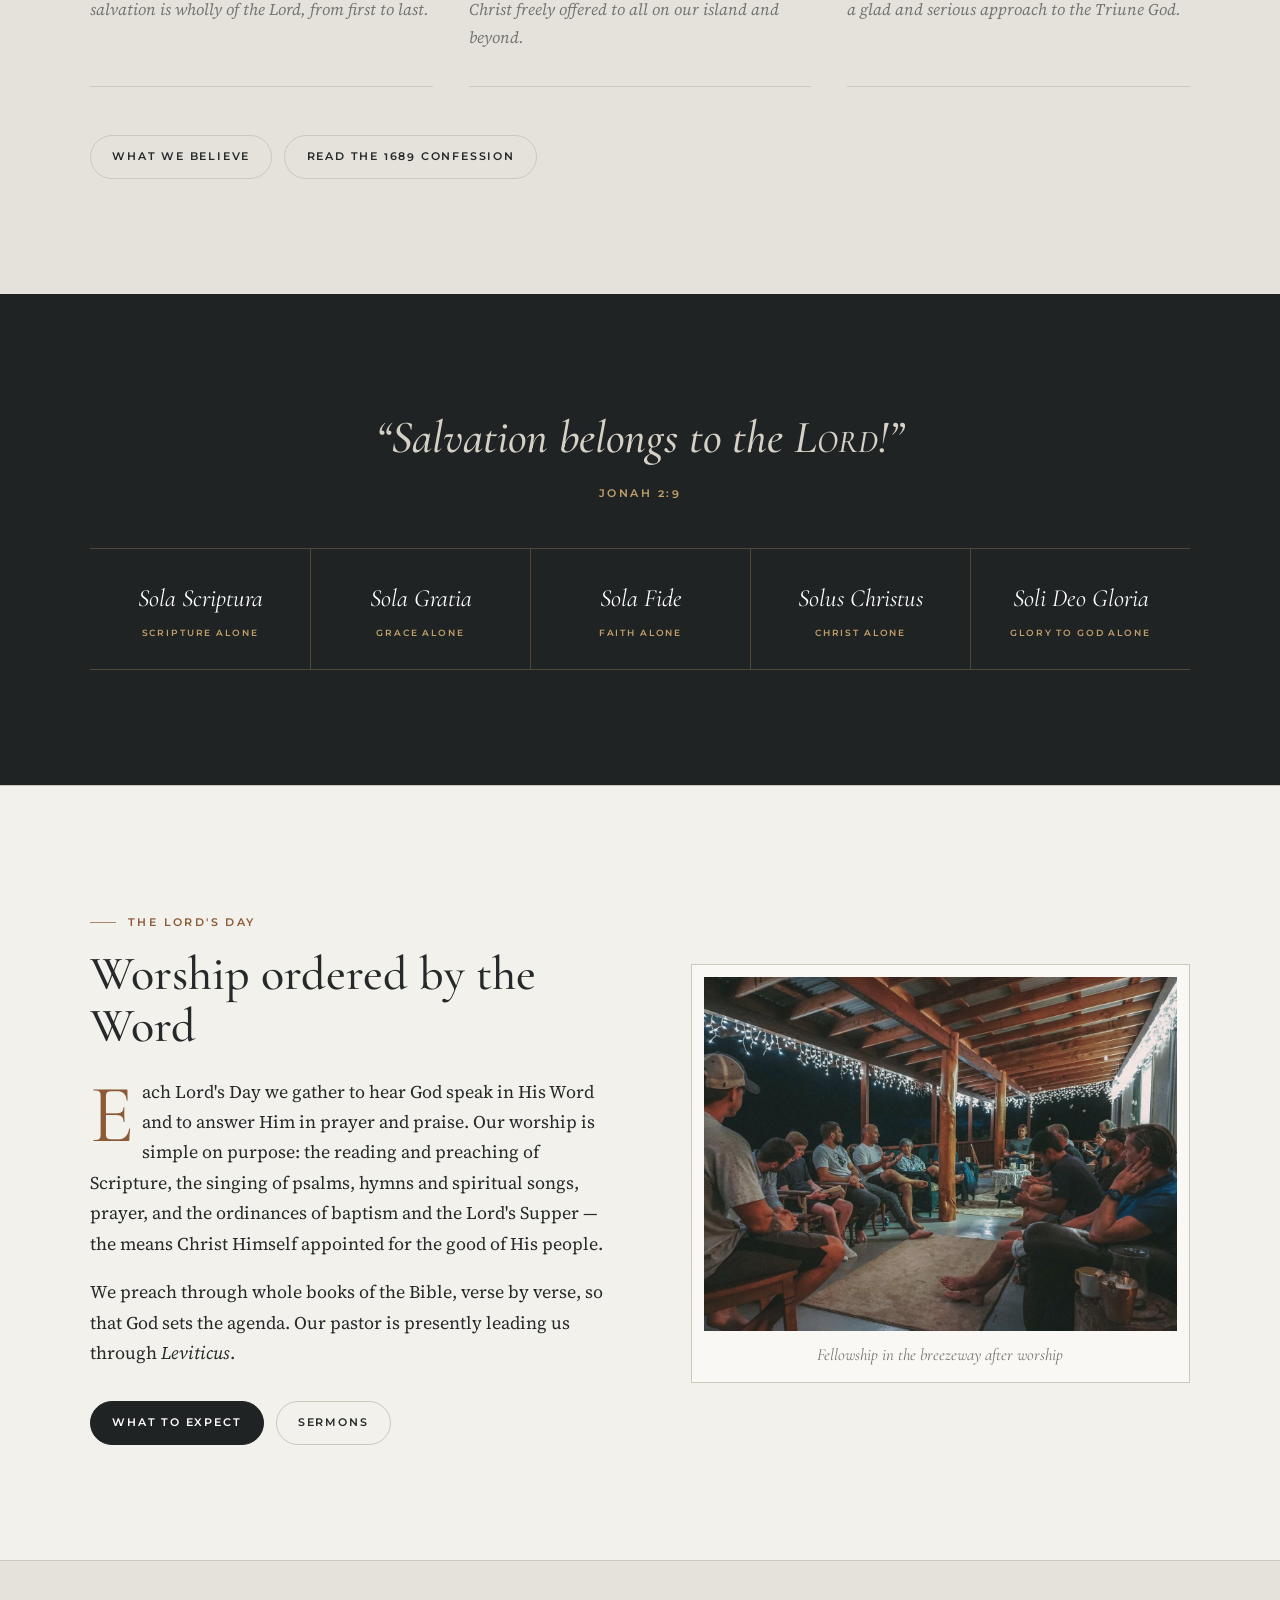
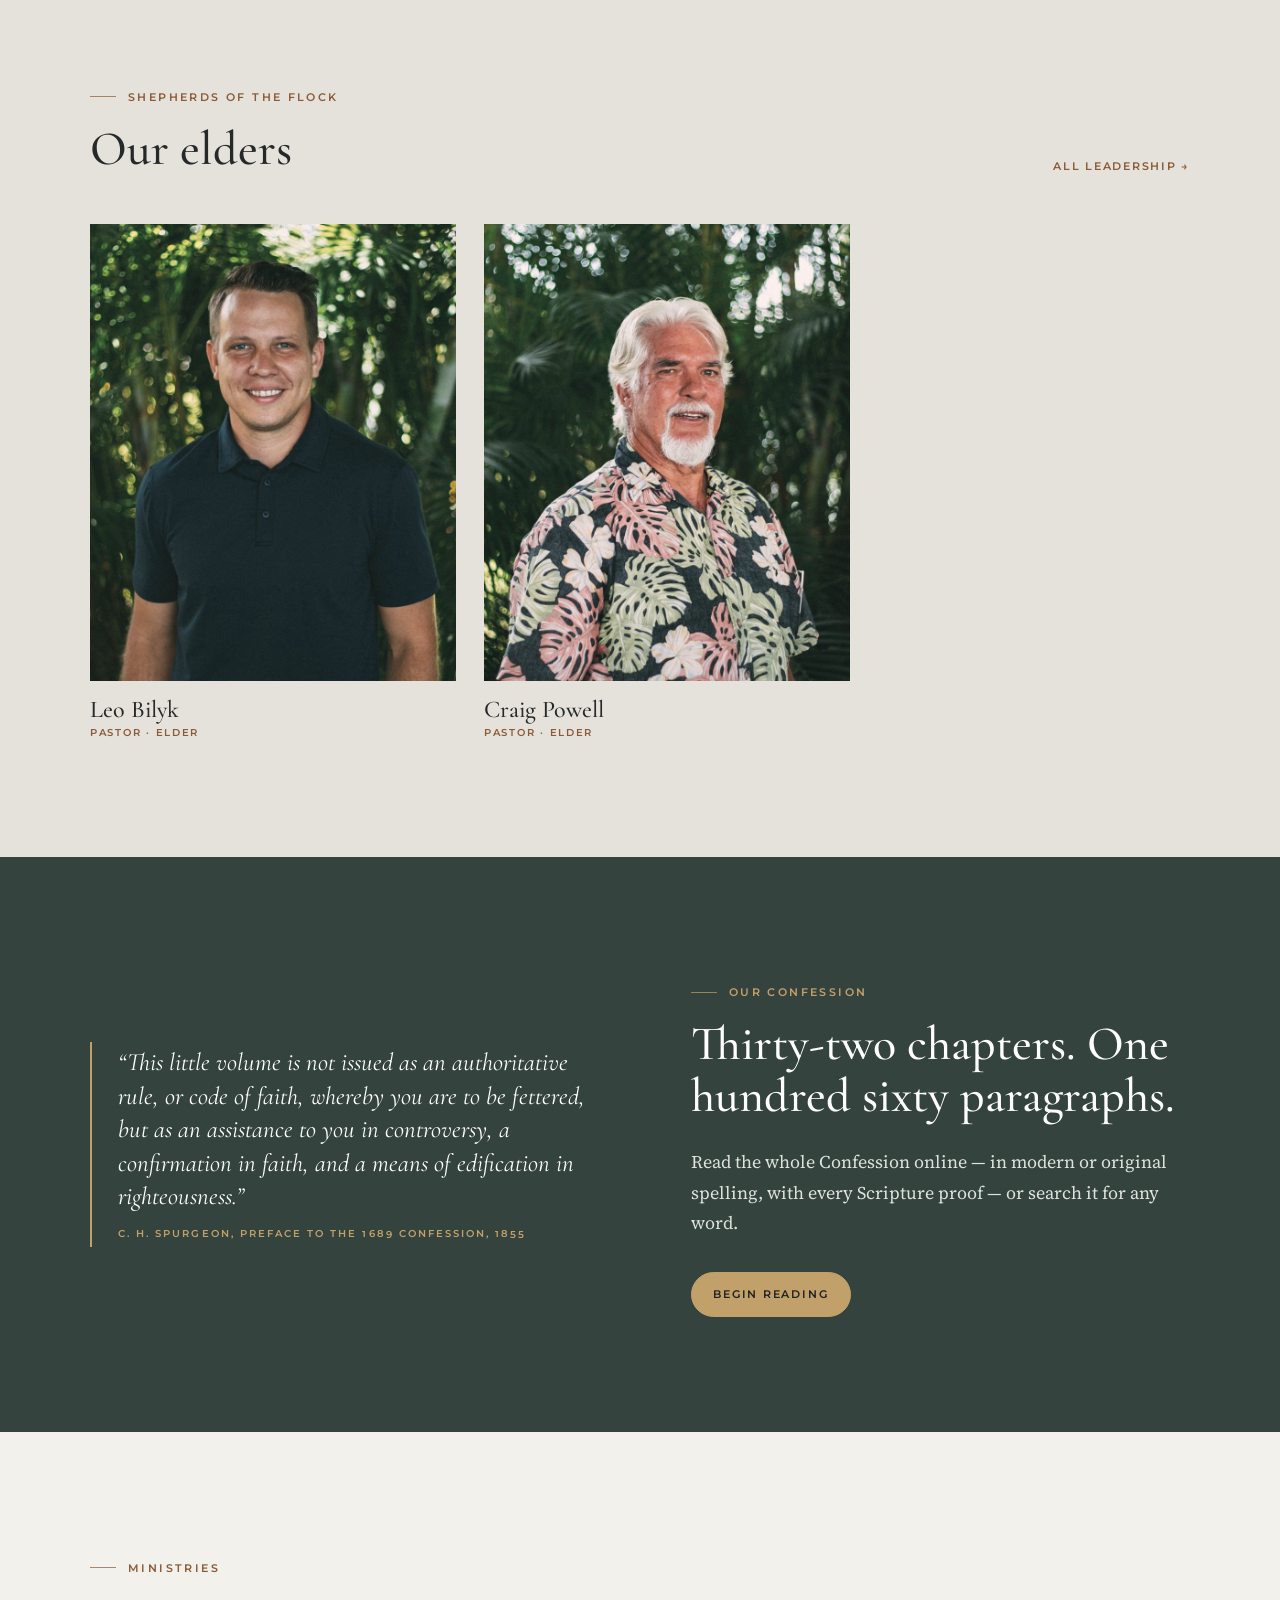
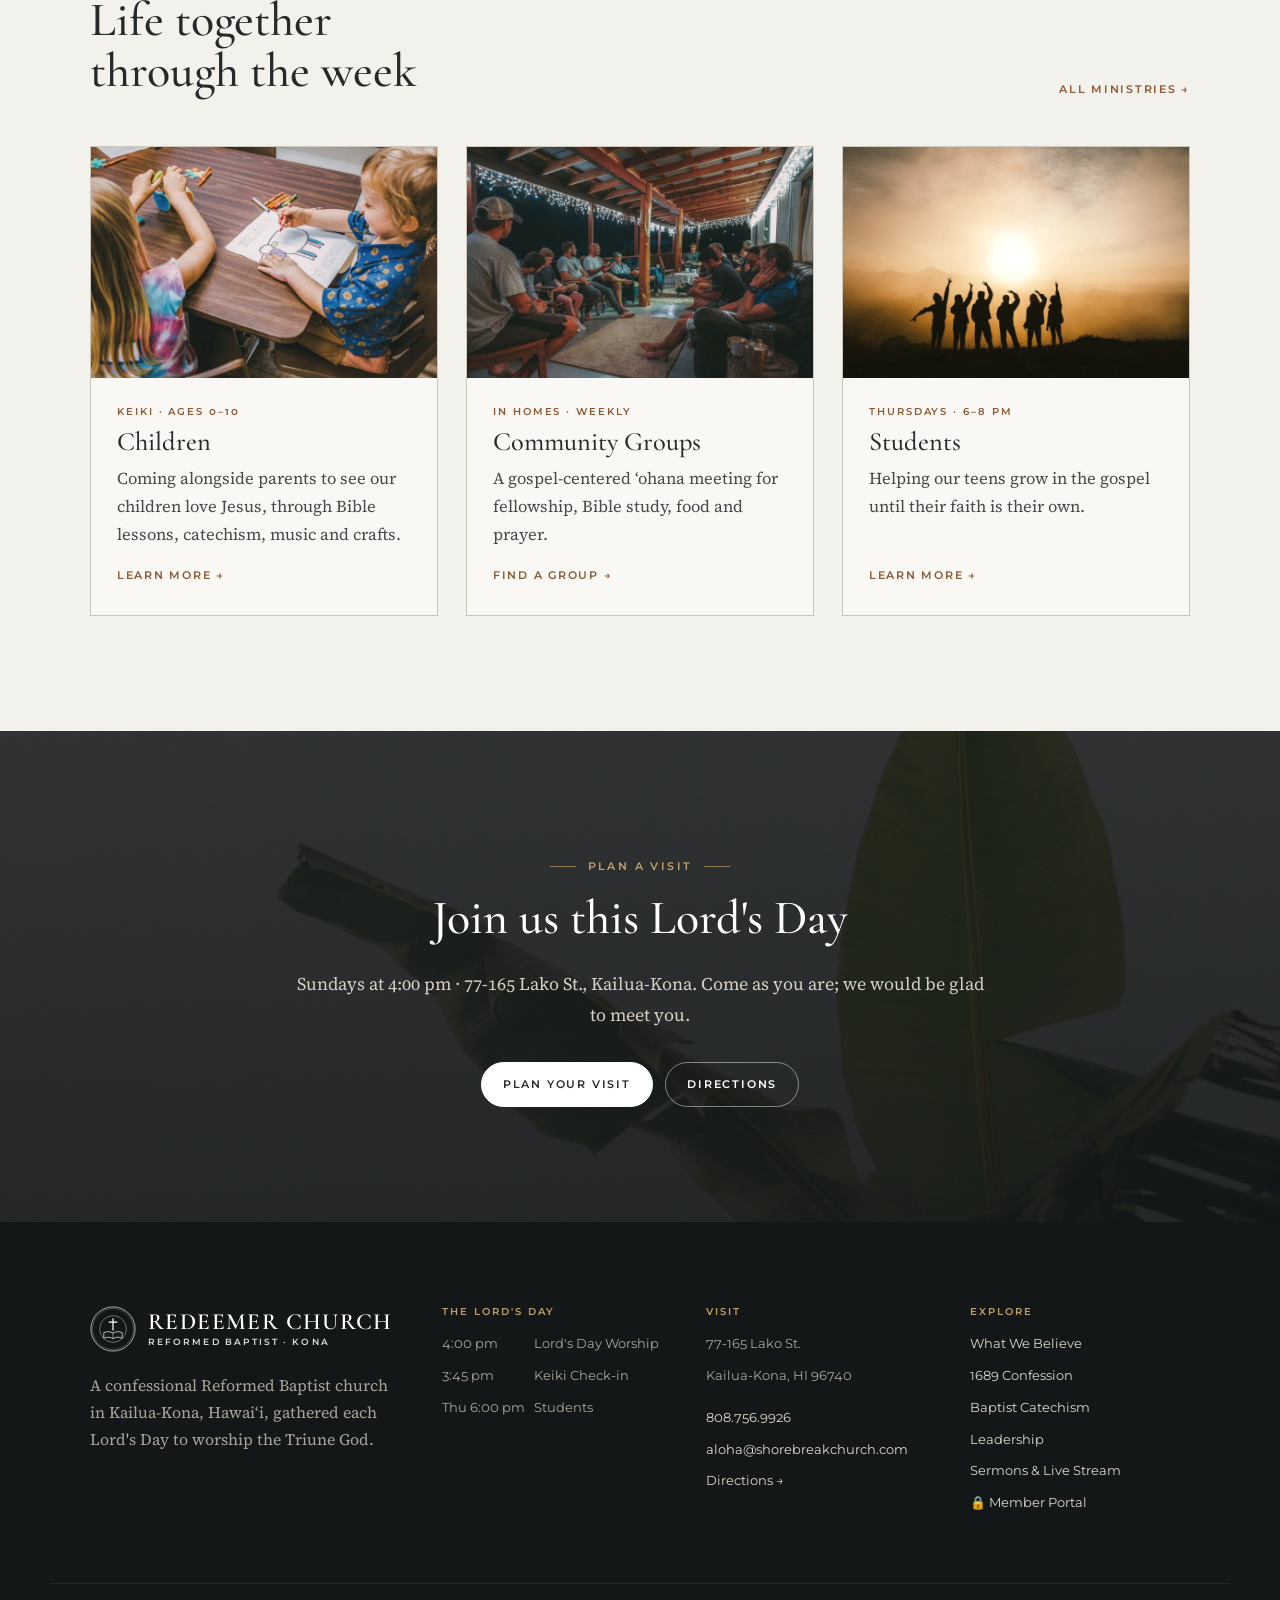
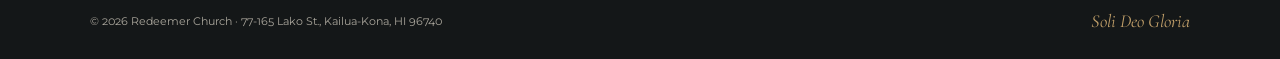
==== commit 11126ab5: "Restyle in historic Reformed tradition; add full 1689 reader and catechism - New look: stone and vel" ====
--- a/index.html
+++ b/index.html
@@ -3,195 +3,153 @@
 <head>
   <meta charset="utf-8">
   <meta name="viewport" content="width=device-width, initial-scale=1">
-  <title>Redeemer Church · Kailua-Kona</title>
-  <meta name="description" content="A confessional Reformed Baptist church in Kailua-Kona, Hawaiʻi, holding to the 1689 Second London Baptist Confession of Faith.">
+  <title>Redeemer Church · Reformed Baptist · Kailua-Kona</title>
+  <meta name="description" content="A confessional Reformed Baptist church in Kailua-Kona, Hawaiʻi, holding to the Second London Baptist Confession of Faith (1689).">
+  <link rel="icon" href="assets/img/seal.svg" type="image/svg+xml">
   <link rel="preconnect" href="https://fonts.googleapis.com">
   <link rel="preconnect" href="https://fonts.gstatic.com" crossorigin>
-  <link href="https://fonts.googleapis.com/css2?family=Cormorant+Garamond:ital,wght@0,500;0,600;0,700;1,500&family=EB+Garamond:ital,wght@0,400;0,500;1,400&family=Inter:wght@400;500;600&display=swap" rel="stylesheet">
+  <link href="https://fonts.googleapis.com/css2?family=Cormorant+Garamond:ital,wght@0,400;0,500;0,600;1,400;1,500&family=Montserrat:wght@400;500;600&family=Source+Serif+4:ital,opsz,wght@0,8..60,400;0,8..60,600;1,8..60,400&display=swap" rel="stylesheet">
   <link rel="stylesheet" href="assets/css/site.css">
 </head>
-<body>
+<body class="has-hero" data-section="">
   <div id="site-header"></div>
 
   <main id="main">
-    <section class="hero" style="background-image:url('assets/img/photos/hero-coast.jpg')">
-      <div class="wrap">
-        <span class="kicker light">E komo mai · Welcome</span>
-        <h1>A people changed by Christ, gathered for His glory.</h1>
-        <div class="rule left"><span>✠</span></div>
-        <p>We are a Reformed Baptist church in Kailua-Kona, confessing the historic Christian faith as summarized in the Second London Baptist Confession of 1689.</p>
+    <section class="hero" style="background-image:url('assets/img/photos/hero-coast.jpg');padding:0">
+      <div class="wrap hero-body">
+        <span class="kicker light">Kailua-Kona, Hawaiʻi</span>
+        <div class="welcome">E komo mai — welcome to</div>
+        <h1>Redeemer Church</h1>
+        <p>We warmly welcome you. It would be our delight to have you come and worship the Triune God with us on the Lord's Day.</p>
         <div class="btn-row mt-2">
-          <a class="btn" href="visit.html">Plan Your Visit</a>
-          <a class="btn light" href="beliefs.html">Read Our Confession</a>
+          <a class="btn white" href="visit.html">Plan Your Visit →</a>
+          <a class="btn outline-light" href="https://youtu.be/YcZIg3Mv7ls" target="_blank" rel="noopener">▸ Watch Live</a>
         </div>
       </div>
-    </section>
-
-    <div class="times-band">
-      <div class="wrap">
-        <div class="cell">
-          <div class="label">Lord's Day Worship</div>
-          <div class="value">Sundays · 4:00 PM<small>Keiki check-in from 3:45 PM</small></div>
-        </div>
-        <div class="cell">
-          <div class="label">Where We Gather</div>
-          <div class="value">77-165 Lako St.<small>Kailua-Kona, HI 96740</small></div>
-        </div>
-        <div class="cell">
-          <div class="label">Watch</div>
-          <div class="value"><a href="https://youtu.be/YcZIg3Mv7ls" target="_blank" rel="noopener">Live Service →</a><small>Sermons online and by podcast</small></div>
-        </div>
-      </div>
-    </div>
-
-    <section>
-      <div class="wrap split">
-        <div>
-          <span class="kicker">Who We Are</span>
-          <h2>Forgiveness and freedom through the shed blood of our risen Savior.</h2>
-          <p class="lead">We are a people who have been changed by Jesus and desire others to experience the same grace. We gather each Lord's Day to hear God's Word preached, to sing His praise, to pray, and to share in the ordinances He has given His church.</p>
-          <p>Our worship is simple and ordinary on purpose: Christ is present by His Spirit through the Word, prayer, baptism and the Lord's Supper. We are led by a plurality of elders, served by deacons, and bound together as a covenanted membership.</p>
-          <a class="btn ghost mt-2" href="about.html">More About Us</a>
-        </div>
-        <div class="framed-wrap">
-          <div class="framed"><img src="assets/img/photos/community.jpg" alt="Church family gathered on the lanai for fellowship"></div>
-        </div>
-      </div>
-    </section>
-
-    <section class="section-dark">
-      <div class="wrap">
-        <div class="section-head center center-text" style="text-align:center">
-          <span class="kicker light">What We Confess</span>
-          <h2>The faith once for all delivered to the saints</h2>
-          <p>We hold to the Second London Baptist Confession of Faith (1689) as a faithful summary of what Scripture teaches — standing with the Reformation in its witness to the gospel of grace.</p>
-        </div>
-        <div class="solas">
-          <div class="sola"><div class="latin">Sola Scriptura</div><div class="eng">Scripture Alone</div></div>
-          <div class="sola"><div class="latin">Sola Gratia</div><div class="eng">Grace Alone</div></div>
-          <div class="sola"><div class="latin">Sola Fide</div><div class="eng">Faith Alone</div></div>
-          <div class="sola"><div class="latin">Solus Christus</div><div class="eng">Christ Alone</div></div>
-          <div class="sola"><div class="latin">Soli Deo Gloria</div><div class="eng">To God Alone Be Glory</div></div>
-        </div>
-        <div class="btn-row center mt-3">
-          <a class="btn light" href="beliefs.html">Explore the 1689 Confession</a>
-        </div>
-      </div>
-    </section>
-
-    <section class="section-paper">
-      <div class="wrap">
-        <div class="section-head">
-          <span class="kicker">Life Together</span>
-          <h2>Ministries of the church</h2>
-          <p class="lead">Every ministry serves one end: that Christ would be known, loved and obeyed in our homes, our church and our island.</p>
-        </div>
-        <div class="grid grid-3">
-          <article class="card">
-            <img src="assets/img/photos/keiki-1.jpg" alt="Children at a table doing a Bible lesson craft">
-            <div class="card-body">
-              <span class="kicker">Keiki</span>
-              <h3>Children</h3>
-              <p>Our Keiki ministry comes alongside parents to see our children love Jesus — ages 0–10, nursery through 4th grade.</p>
-              <a class="more" href="ministries.html#keiki">Learn more →</a>
-            </div>
-          </article>
-          <article class="card">
-            <img src="assets/img/photos/community.jpg" alt="Community group sharing a meal">
-            <div class="card-body">
-              <span class="kicker">ʻOhana</span>
-              <h3>Community Groups</h3>
-              <p>Become part of a gospel-centered ʻohana. Groups meet weekly for fellowship, Bible study, food and prayer.</p>
-              <a class="more" href="ministries.html#groups">Find a group →</a>
-            </div>
-          </article>
-          <article class="card">
-            <img src="assets/img/photos/students.jpg" alt="Students silhouetted against a sunset">
-            <div class="card-body">
-              <span class="kicker">Students</span>
-              <h3>Youth</h3>
-              <p>Gospel, community and multiplication — helping our teens make their faith their own. Thursdays, 6–8 PM.</p>
-              <a class="more" href="ministries.html#students">Learn more →</a>
-            </div>
-          </article>
+      <div class="schedule">
+        <div class="schedule-inner">
+          <div class="slot"><div class="time">4:00 pm</div><div class="name">Lord's Day Worship</div><div class="desc">Scripture reading, prayer, singing, preaching and the ordinances</div></div>
+          <div class="slot"><div class="time">3:45 pm</div><div class="name">Keiki Check-in</div><div class="desc">Nursery through 4th grade, during worship</div></div>
+          <div class="slot"><div class="time">Thursday 6:00 pm</div><div class="name">Students</div><div class="desc">Middle and high school, through the gospel</div></div>
         </div>
       </div>
     </section>
 
     <section>
       <div class="wrap">
-        <div class="section-head center" style="text-align:center">
-          <span class="kicker">Shepherds of the Flock</span>
-          <h2>Our Elders</h2>
-          <p>“Shepherd the flock of God that is among you, exercising oversight… being examples to the flock.” — 1 Peter 5:2–3</p>
-        </div>
-        <div class="grid grid-2 narrow" style="max-width:720px">
-          <div class="person">
-            <div class="photo"><img src="assets/img/people/leo-bilyk.jpg" alt="Pastor Leo Bilyk"></div>
-            <h3>Leo Bilyk</h3>
-            <div class="role">Pastor · Elder</div>
+        <div class="split top">
+          <div>
+            <span class="kicker">Who We Are</span>
+            <h2>A church that <em>confesses</em>…</h2>
           </div>
-          <div class="person">
-            <div class="photo"><img src="assets/img/people/craig-powell.jpg" alt="Pastor Craig Powell"></div>
-            <h3>Craig Powell</h3>
-            <div class="role">Pastor · Elder</div>
+          <div>
+            <p class="lead">We are a confessional church, gladly holding the Second London Baptist Confession of Faith (1689) as an accurate summary of what the Scriptures teach.</p>
+            <p>We are a people who have been changed by Jesus and desire others to experience forgiveness and freedom through the shed blood of our risen Savior.</p>
           </div>
         </div>
-        <div class="btn-row center mt-3"><a class="btn ghost" href="leadership.html">Meet Our Leadership</a></div>
-      </div>
-    </section>
-
-    <section class="section-paper bordered">
-      <div class="wrap">
-        <div class="sermon-feature">
-          <div class="media">
-            <iframe src="https://www.youtube-nocookie.com/embed/YcZIg3Mv7ls" title="Latest service" loading="lazy" allow="accelerometer; encrypted-media; gyroscope; picture-in-picture" allowfullscreen></iframe>
-          </div>
-          <div class="body">
-            <span class="kicker">From the Pulpit</span>
-            <h2>Verse by verse through the Word</h2>
-            <p>We practice expository preaching — working through whole books of the Bible so that God sets the agenda. Our current series is in <em>Leviticus</em>, with Pastor Leo Bilyk.</p>
-            <div class="listen mt-2">
-              <a class="btn" href="sermons.html">All Sermons</a>
-              <a class="btn ghost" href="https://podcasts.apple.com/ca/podcast/shorebreak-church/id562786242" target="_blank" rel="noopener">Podcast</a>
-            </div>
-          </div>
+        <div class="tenets mt-3">
+          <div class="tenet"><div class="no">I.</div><h3>The final authority of Holy Scripture</h3><p>for all of faith and practice.</p></div>
+          <div class="tenet"><div class="no">II.</div><h3>The pre-eminence of Christ</h3><p>who alone is Head of His church.</p></div>
+          <div class="tenet"><div class="no">III.</div><h3>The primacy of preaching</h3><p>the ordinary means by which God saves and sanctifies.</p></div>
+          <div class="tenet"><div class="no">IV.</div><h3>The doctrines of grace</h3><p>salvation is wholly of the Lord, from first to last.</p></div>
+          <div class="tenet"><div class="no">V.</div><h3>The gospel for every creature</h3><p>Christ freely offered to all on our island and beyond.</p></div>
+          <div class="tenet"><div class="no">VI.</div><h3>Reverent, joyful worship</h3><p>a glad and serious approach to the Triune God.</p></div>
+        </div>
+        <div class="btn-row mt-3">
+          <a class="btn ghost" href="beliefs.html">What We Believe</a>
+          <a class="btn ghost" href="confession.html">Read the 1689 Confession</a>
         </div>
       </div>
     </section>
 
-    <section class="section-dark" style="background:linear-gradient(rgba(14,20,34,.82),rgba(14,20,34,.9)),url('assets/img/photos/kealaula.jpg') center/cover">
+    <section class="bg-dark">
       <div class="wrap">
-        <blockquote class="scripture">
-          “For even the Son of Man came not to be served but to serve, and to give his life as a ransom for many.”
-          <cite>Mark 10:45</cite>
-        </blockquote>
-        <div class="btn-row center mt-3">
-          <a class="btn light" href="ministries.html#serve">Join a Serving Team</a>
-          <a class="btn light" href="give.html">Give</a>
+        <blockquote class="scripture">“Salvation belongs to the <span style="font-variant:small-caps">Lord</span>!”<cite>Jonah 2:9</cite></blockquote>
+        <div class="solas mt-3">
+          <div class="sola"><div class="latin">Sola Scriptura</div><div class="eng">Scripture Alone</div></div>
+          <div class="sola"><div class="latin">Sola Gratia</div><div class="eng">Grace Alone</div></div>
+          <div class="sola"><div class="latin">Sola Fide</div><div class="eng">Faith Alone</div></div>
+          <div class="sola"><div class="latin">Solus Christus</div><div class="eng">Christ Alone</div></div>
+          <div class="sola"><div class="latin">Soli Deo Gloria</div><div class="eng">Glory to God Alone</div></div>
         </div>
       </div>
     </section>
 
+    <section class="bg-vellum rule-y">
+      <div class="wrap split">
+        <div>
+          <span class="kicker">The Lord's Day</span>
+          <h2>Worship ordered by the Word</h2>
+          <p class="dropcap">Each Lord's Day we gather to hear God speak in His Word and to answer Him in prayer and praise. Our worship is simple on purpose: the reading and preaching of Scripture, the singing of psalms, hymns and spiritual songs, prayer, and the ordinances of baptism and the Lord's Supper — the means Christ Himself appointed for the good of His people.</p>
+          <p>We preach through whole books of the Bible, verse by verse, so that God sets the agenda. Our pastor is presently leading us through <em>Leviticus</em>.</p>
+          <div class="btn-row mt-2">
+            <a class="btn" href="visit.html">What to Expect</a>
+            <a class="btn ghost" href="sermons.html">Sermons</a>
+          </div>
+        </div>
+        <figure class="plate"><img src="assets/img/photos/community.jpg" alt="The church family gathered for fellowship on the lanai"><figcaption>Fellowship in the breezeway after worship</figcaption></figure>
+      </div>
+    </section>
+
     <section>
-      <div class="wrap grid grid-3">
-        <div class="text-card">
-          <div class="num">I.</div>
-          <h3>Kōkua</h3>
-          <p>Do you or someone you know need kōkua (help)? We're here to come alongside you.</p>
-          <a href="visit.html#contact">Reach out →</a>
+      <div class="wrap">
+        <div class="head-row">
+          <div><span class="kicker">Shepherds of the Flock</span><h2>Our elders</h2></div>
+          <a class="text-link" href="leadership.html">All leadership →</a>
         </div>
-        <div class="text-card">
-          <div class="num">II.</div>
-          <h3>Meal Train</h3>
-          <p>Be blessed by a meal train, or bless someone in our church family with a meal.</p>
-          <a href="https://shorebreakchurch.churchcenter.com/groups/servant-teams/hospitality-meals" target="_blank" rel="noopener">Hospitality meals →</a>
+        <div class="grid grid-2" style="max-width:760px">
+          <div class="person"><div class="photo"><img src="assets/img/people/leo-bilyk.jpg" alt="Pastor Leo Bilyk"></div><h3>Leo Bilyk</h3><div class="role">Pastor · Elder</div></div>
+          <div class="person"><div class="photo"><img src="assets/img/people/craig-powell.jpg" alt="Pastor Craig Powell"></div><h3>Craig Powell</h3><div class="role">Pastor · Elder</div></div>
         </div>
-        <div class="text-card">
-          <div class="num">III.</div>
-          <h3>Membership</h3>
-          <p>Covenant membership is how we care for one another under the oversight of our elders.</p>
-          <a href="members/login.html">Member portal →</a>
+      </div>
+    </section>
+
+    <section class="bg-slate">
+      <div class="wrap split">
+        <blockquote class="historic-quote">
+          <p>“This little volume is not issued as an authoritative rule, or code of faith, whereby you are to be fettered, but as an assistance to you in controversy, a confirmation in faith, and a means of edification in righteousness.”</p>
+          <cite>C. H. Spurgeon, preface to the 1689 Confession, 1855</cite>
+        </blockquote>
+        <div>
+          <span class="kicker light">Our Confession</span>
+          <h2>Thirty-two chapters. One hundred sixty paragraphs.</h2>
+          <p>Read the whole Confession online — in modern or original spelling, with every Scripture proof — or search it for any word.</p>
+          <a class="btn brass mt-1" href="confession.html">Begin Reading</a>
+        </div>
+      </div>
+    </section>
+
+    <section class="bg-vellum">
+      <div class="wrap">
+        <div class="head-row">
+          <div><span class="kicker">Ministries</span><h2>Life together<br>through the week</h2></div>
+          <a class="text-link" href="ministries.html">All ministries →</a>
+        </div>
+        <div class="grid grid-3">
+          <article class="card">
+            <img src="assets/img/photos/keiki-1.jpg" alt="Children working on a Bible lesson">
+            <div class="card-body"><div class="label">Keiki · Ages 0–10</div><h3>Children</h3><p>Coming alongside parents to see our children love Jesus, through Bible lessons, catechism, music and crafts.</p><a class="text-link" href="ministries.html#keiki">Learn more →</a></div>
+          </article>
+          <article class="card">
+            <img src="assets/img/photos/community.jpg" alt="A community group sharing a meal">
+            <div class="card-body"><div class="label">In homes · Weekly</div><h3>Community Groups</h3><p>A gospel-centered ʻohana meeting for fellowship, Bible study, food and prayer.</p><a class="text-link" href="ministries.html#groups">Find a group →</a></div>
+          </article>
+          <article class="card">
+            <img src="assets/img/photos/students.jpg" alt="Students together at sunset">
+            <div class="card-body"><div class="label">Thursdays · 6–8 pm</div><h3>Students</h3><p>Helping our teens grow in the gospel until their faith is their own.</p><a class="text-link" href="ministries.html#students">Learn more →</a></div>
+          </article>
+        </div>
+      </div>
+    </section>
+
+    <section class="bg-dark" style="background:linear-gradient(rgba(20,23,24,.86),rgba(20,23,24,.92)),url('assets/img/photos/kealaula.jpg') center/cover">
+      <div class="wrap narrow center">
+        <span class="kicker light">Plan a Visit</span>
+        <h2>Join us this Lord's Day</h2>
+        <p>Sundays at 4:00 pm · 77-165 Lako St., Kailua-Kona. Come as you are; we would be glad to meet you.</p>
+        <div class="btn-row center mt-2">
+          <a class="btn white" href="visit.html">Plan Your Visit</a>
+          <a class="btn outline-light" href="https://www.google.com/maps/place/77-165+Lako+St,+Kailua-Kona,+HI+96740" target="_blank" rel="noopener">Directions</a>
         </div>
       </div>
     </section>
--- a/assets/css/site.css
+++ b/assets/css/site.css
@@ -1,210 +1,221 @@
 /* Redeemer Church Kona — site styles
-   A sober, confessional aesthetic: parchment, ink, oxblood, and gold hairlines. */
+   Historic Reformed: stone and vellum, charcoal and slate, brass hairlines,
+   old-style serif type, Roman numerals and quiet ornament. */
 
 :root {
-  --parchment: #f6f1e7;
-  --parchment-2: #efe7d6;
-  --paper: #fbf8f2;
-  --ink: #1d2230;
-  --ink-soft: #3b4152;
-  --muted: #6b6a66;
-  --oxblood: #6e2420;
-  --oxblood-dark: #4f1916;
-  --gold: #a88a4a;
-  --gold-soft: #cdb98a;
-  --navy: #17233a;
-  --line: #d9cdb4;
+  --stone: #e5e2db;
+  --stone-2: #dcd8cf;
+  --vellum: #f3f1ec;
+  --paper: #faf8f4;
+  --ink: #26292a;
+  --ink-soft: #45494a;
+  --muted: #74756f;
+  --line: #cdc8bc;
+  --line-soft: #dedad1;
+  --charcoal: #1f2324;
+  --charcoal-2: #2a2f30;
+  --slate: #34433e;
+  --brass: #c2a06a;
+  --brass-soft: #d8c3a0;
+  --copper: #8b5a36;
   --white: #ffffff;
 
-  --serif-display: "Cormorant Garamond", "EB Garamond", Georgia, serif;
-  --serif-body: "EB Garamond", Georgia, "Times New Roman", serif;
-  --sans: "Inter", system-ui, -apple-system, "Segoe UI", sans-serif;
+  --display: "Cormorant Garamond", Garamond, "Times New Roman", serif;
+  --serif: "Source Serif 4", "Source Serif Pro", Georgia, serif;
+  --sans: "Montserrat", "Helvetica Neue", Arial, sans-serif;
 
   --wrap: 1180px;
   --gutter: clamp(16px, 4vw, 40px);
-  --radius: 2px;
 }
 
 *, *::before, *::after { box-sizing: border-box; }
 html { scroll-behavior: smooth; }
 body {
   margin: 0;
-  background: var(--parchment);
+  background: var(--stone);
   color: var(--ink);
-  font-family: var(--serif-body);
-  font-size: 1.15rem;
-  line-height: 1.65;
+  font-family: var(--serif);
+  font-size: 1.12rem;
+  line-height: 1.7;
   -webkit-font-smoothing: antialiased;
+  text-rendering: optimizeLegibility;
+  font-feature-settings: "kern", "liga", "onum";
 }
 img { max-width: 100%; display: block; }
-a { color: var(--oxblood); text-decoration-thickness: 1px; text-underline-offset: 3px; }
-a:hover { color: var(--oxblood-dark); }
-
-h1, h2, h3, h4 {
-  font-family: var(--serif-display);
-  font-weight: 600;
-  line-height: 1.12;
-  color: var(--ink);
-  margin: 0 0 .5em;
-}
-h1 { font-size: clamp(2.4rem, 5.5vw, 4.4rem); letter-spacing: -.01em; }
-h2 { font-size: clamp(1.9rem, 3.6vw, 2.9rem); }
-h3 { font-size: 1.6rem; }
-h4 { font-size: 1.25rem; }
+a { color: var(--copper); text-decoration-thickness: 1px; text-underline-offset: 3px; }
+a:hover { color: var(--ink); }
+::selection { background: var(--brass-soft); color: var(--ink); }
+
+h1, h2, h3, h4 { font-family: var(--display); font-weight: 500; line-height: 1.08; color: var(--ink); margin: 0 0 .5em; }
+h1 { font-size: clamp(2.8rem, 6.5vw, 5.6rem); letter-spacing: -.01em; }
+h2 { font-size: clamp(2rem, 3.8vw, 3rem); }
+h3 { font-size: 1.65rem; }
+h4 { font-size: 1.3rem; }
+h1 em, h2 em { font-style: italic; color: var(--brass); }
 p { margin: 0 0 1em; }
 
 .wrap { max-width: var(--wrap); margin: 0 auto; padding: 0 var(--gutter); }
-.narrow { max-width: 760px; margin-left: auto; margin-right: auto; }
+.narrow { max-width: 780px; margin-left: auto; margin-right: auto; }
 .center { text-align: center; }
 
-/* Small-caps kicker above headings */
+/* Label with leading hairline: "—— OUR CONFESSION" */
 .kicker {
-  display: inline-block;
-  font-family: var(--sans);
-  font-size: .72rem;
-  font-weight: 600;
-  letter-spacing: .22em;
-  text-transform: uppercase;
-  color: var(--oxblood);
-  margin-bottom: 1rem;
-}
-.kicker.light { color: var(--gold-soft); }
-
-/* Ornamental rule */
-.rule {
-  display: flex; align-items: center; gap: 14px;
-  color: var(--gold); margin: 1.4rem auto; max-width: 240px;
-}
-.rule::before, .rule::after { content: ""; flex: 1; height: 1px; background: currentColor; opacity: .7; }
-.rule span { font-size: .9rem; line-height: 1; }
-.rule.left { margin-left: 0; }
-
-.lead { font-size: 1.3rem; color: var(--ink-soft); }
-
-/* ---------- Buttons ---------- */
+  display: inline-flex; align-items: center; gap: 12px;
+  font-family: var(--sans); font-size: .68rem; font-weight: 600;
+  letter-spacing: .22em; text-transform: uppercase; color: var(--copper);
+  margin-bottom: 1.1rem;
+}
+.kicker::before { content: ""; width: 26px; height: 1px; background: currentColor; opacity: .7; }
+.kicker.light { color: var(--brass); }
+.center .kicker::after, .kicker.both::after { content: ""; width: 26px; height: 1px; background: currentColor; opacity: .7; }
+
+.lead { font-size: 1.28rem; color: var(--ink-soft); }
+
+/* Fleuron divider */
+.fleuron { display: flex; align-items: center; gap: 16px; color: var(--brass); margin: 2rem auto; max-width: 320px; }
+.fleuron::before, .fleuron::after { content: ""; flex: 1; height: 1px; background: currentColor; opacity: .55; }
+.fleuron span { font-size: 1.1rem; line-height: 1; }
+.fleuron.left { margin-left: 0; }
+
+/* Drop cap for opening paragraphs */
+.dropcap::first-letter { font-family: var(--display); float: left; font-size: 4.6em; line-height: .82; padding: .06em .1em 0 0; color: var(--copper); }
+
+/* ---------- Buttons (pill) ---------- */
 .btn {
-  display: inline-flex; align-items: center; justify-content: center; gap: .5em;
-  font-family: var(--sans); font-size: .78rem; font-weight: 600;
+  display: inline-flex; align-items: center; justify-content: center; gap: .6em;
+  font-family: var(--sans); font-size: .7rem; font-weight: 600;
   letter-spacing: .16em; text-transform: uppercase; text-decoration: none;
-  padding: 1em 1.8em; border: 1px solid var(--oxblood);
-  background: var(--oxblood); color: var(--white);
-  border-radius: var(--radius); cursor: pointer;
+  padding: 1.05em 1.9em; border-radius: 999px; cursor: pointer;
+  border: 1px solid var(--charcoal); background: var(--charcoal); color: var(--white);
   transition: background .2s, color .2s, border-color .2s;
 }
-.btn:hover { background: var(--oxblood-dark); border-color: var(--oxblood-dark); color: var(--white); }
-.btn.ghost { background: transparent; color: var(--oxblood); }
-.btn.ghost:hover { background: var(--oxblood); color: var(--white); }
-.btn.light { background: transparent; color: var(--white); border-color: rgba(255,255,255,.7); }
-.btn.light:hover { background: var(--white); color: var(--ink); }
+.btn:hover { background: var(--slate); border-color: var(--slate); color: var(--white); }
+.btn.ghost { background: transparent; color: var(--ink); border-color: var(--line); }
+.btn.ghost:hover { border-color: var(--ink); background: transparent; color: var(--ink); }
+.btn.white { background: var(--white); color: var(--ink); border-color: var(--white); }
+.btn.white:hover { background: var(--vellum); color: var(--ink); }
+.btn.outline-light { background: transparent; color: var(--white); border-color: rgba(255,255,255,.45); }
+.btn.outline-light:hover { border-color: var(--white); background: rgba(255,255,255,.08); color: var(--white); }
+.btn.brass { background: var(--brass); border-color: var(--brass); color: var(--charcoal); }
+.btn.brass:hover { background: var(--brass-soft); border-color: var(--brass-soft); color: var(--charcoal); }
 .btn-row { display: flex; flex-wrap: wrap; gap: 12px; }
 .btn-row.center { justify-content: center; }
+.text-link { font-family: var(--sans); font-size: .68rem; font-weight: 600; letter-spacing: .16em; text-transform: uppercase; text-decoration: none; color: var(--copper); }
+.text-link:hover { color: var(--ink); }
 
 /* ---------- Header ---------- */
-.topbar {
-  background: var(--navy); color: #d8d3c4;
-  font-family: var(--sans); font-size: .74rem; letter-spacing: .08em;
-}
-.topbar .wrap { display: flex; justify-content: space-between; align-items: center; gap: 12px; min-height: 36px; flex-wrap: wrap; }
-.topbar a { color: #e9e2cf; text-decoration: none; }
-.topbar a:hover { color: var(--white); }
-.topbar .tb-right { display: flex; gap: 18px; align-items: center; }
-.topbar .member-link { display: inline-flex; align-items: center; gap: 6px; }
-
-.site-header {
-  background: var(--paper);
-  border-bottom: 1px solid var(--line);
-  position: sticky; top: 0; z-index: 50;
-}
-.site-header .wrap { display: flex; align-items: center; justify-content: space-between; min-height: 84px; gap: 20px; }
-.brand { display: flex; align-items: center; gap: 14px; text-decoration: none; color: var(--ink); }
-.brand-mark { width: 44px; height: 44px; flex: none; color: var(--oxblood); }
-.brand-text { display: flex; flex-direction: column; line-height: 1.05; }
-.brand-name { font-family: var(--serif-display); font-size: 1.6rem; font-weight: 600; letter-spacing: .02em; }
-.brand-sub { font-family: var(--sans); font-size: .62rem; letter-spacing: .26em; text-transform: uppercase; color: var(--muted); margin-top: 4px; }
+.skip { position: absolute; left: -999px; top: 0; background: var(--charcoal); color: #fff; padding: 10px 16px; z-index: 200; }
+.skip:focus { left: 10px; }
+
+.site-header { position: sticky; top: 0; z-index: 60; background: rgba(229,226,219,.95); backdrop-filter: blur(8px); border-bottom: 1px solid var(--line); color: var(--ink); transition: background .25s, border-color .25s, color .25s; }
+.site-header .wrap { display: flex; align-items: center; justify-content: space-between; min-height: 78px; gap: 20px; }
+body.has-hero .site-header { position: fixed; left: 0; right: 0; background: transparent; border-color: transparent; color: var(--white); backdrop-filter: none; }
+body.has-hero .site-header.scrolled { background: rgba(31,35,36,.95); backdrop-filter: blur(8px); border-color: rgba(255,255,255,.06); }
+
+.brand { display: flex; align-items: center; gap: 12px; text-decoration: none; color: inherit; }
+.brand:hover { color: inherit; }
+.seal { width: 46px; height: 46px; flex: none; }
+.brand-text { display: flex; flex-direction: column; line-height: .95; }
+.brand-name { font-family: var(--display); font-size: 1.45rem; font-weight: 600; letter-spacing: .06em; text-transform: uppercase; }
+.brand-sub { font-family: var(--sans); font-size: .54rem; font-weight: 600; letter-spacing: .24em; text-transform: uppercase; margin-top: 5px; opacity: .85; }
 
 .nav { display: flex; align-items: center; gap: 4px; }
-.nav > ul { list-style: none; display: flex; margin: 0; padding: 0; gap: 2px; }
+.nav > ul { list-style: none; display: flex; margin: 0; padding: 0; }
 .nav li { position: relative; }
-.nav a.nav-link, .nav button.nav-link {
-  font-family: var(--sans); font-size: .78rem; font-weight: 500;
-  letter-spacing: .12em; text-transform: uppercase;
-  color: var(--ink); text-decoration: none;
-  padding: 12px 14px; display: block; background: none; border: 0; cursor: pointer;
-}
-.nav a.nav-link:hover, .nav button.nav-link:hover, .nav a.nav-link[aria-current="page"] { color: var(--oxblood); }
+.nav .nav-link {
+  font-family: var(--sans); font-size: .68rem; font-weight: 500; letter-spacing: .14em; text-transform: uppercase;
+  color: inherit; text-decoration: none; padding: 12px 12px; display: flex; align-items: center; gap: 5px;
+  border-bottom: 2px solid transparent;
+}
+.nav .nav-link .chev { width: 8px; height: 8px; opacity: .6; }
+.nav .nav-link:hover { color: inherit; opacity: .8; }
+.nav .nav-link[aria-current="page"] { border-bottom-color: var(--brass); }
 .nav .dropdown {
-  position: absolute; top: 100%; left: 0; min-width: 230px;
-  background: var(--paper); border: 1px solid var(--line); border-top: 2px solid var(--oxblood);
-  list-style: none; margin: 0; padding: 8px 0;
+  position: absolute; top: calc(100% + 4px); left: 0; min-width: 270px;
+  background: var(--paper); color: var(--ink); border: 1px solid var(--line); border-radius: 6px;
+  list-style: none; margin: 0; padding: 10px 0;
   opacity: 0; visibility: hidden; transform: translateY(6px); transition: all .18s;
-  box-shadow: 0 14px 30px rgba(29,34,48,.08);
+  box-shadow: 0 18px 40px rgba(20,22,22,.14);
 }
 .nav li:hover > .dropdown, .nav li:focus-within > .dropdown { opacity: 1; visibility: visible; transform: none; }
-.nav .dropdown a {
-  display: block; padding: 9px 20px; text-decoration: none; color: var(--ink);
-  font-family: var(--serif-body); font-size: 1.05rem;
-}
-.nav .dropdown a:hover { background: var(--parchment-2); color: var(--oxblood); }
+.nav .dropdown a { display: block; padding: 8px 20px; text-decoration: none; color: var(--ink); }
+.nav .dropdown a strong { display: block; font-family: var(--display); font-weight: 600; font-size: 1.15rem; line-height: 1.2; }
+.nav .dropdown a span { display: block; font-family: var(--sans); font-size: .68rem; color: var(--muted); }
+.nav .dropdown a:hover { background: var(--vellum); }
+.nav .dropdown a:hover strong { color: var(--copper); }
 .nav .btn { margin-left: 10px; padding: .85em 1.4em; }
-
-.menu-toggle {
-  display: none; background: none; border: 1px solid var(--line); padding: 10px 12px; cursor: pointer;
-  font-family: var(--sans); font-size: .72rem; letter-spacing: .16em; text-transform: uppercase; color: var(--ink);
-}
-
-@media (max-width: 1020px) {
+body.has-hero .site-header:not(.scrolled) .nav .btn { background: var(--white); color: var(--ink); border-color: var(--white); }
+body.has-hero .site-header.scrolled .nav .btn { background: var(--brass); color: var(--charcoal); border-color: var(--brass); }
+
+.menu-toggle { display: none; background: none; border: 1px solid currentColor; border-radius: 999px; padding: 9px 16px; cursor: pointer; font-family: var(--sans); font-size: .64rem; font-weight: 600; letter-spacing: .16em; text-transform: uppercase; color: inherit; }
+
+@media (max-width: 1080px) {
   .menu-toggle { display: inline-block; }
   .nav {
-    position: fixed; inset: 0 0 0 auto; width: min(360px, 88vw);
-    background: var(--paper); flex-direction: column; align-items: stretch;
-    padding: 90px 24px 24px; overflow-y: auto;
-    transform: translateX(100%); transition: transform .25s; box-shadow: -20px 0 40px rgba(0,0,0,.12);
+    position: fixed; inset: 0 0 0 auto; width: min(360px, 88vw); height: 100vh;
+    background: var(--paper); color: var(--ink); flex-direction: column; align-items: stretch;
+    padding: 84px 24px 24px; overflow-y: auto; transform: translateX(100%); transition: transform .25s;
+    box-shadow: -20px 0 40px rgba(0,0,0,.18);
   }
-  .nav.open { transform: none; }
+  .nav { visibility: hidden; }
+  .nav.open { transform: none; visibility: visible; }
+  /* A backdrop-filter would trap the fixed slide-out menu inside the header */
+  .site-header, body.has-hero .site-header.scrolled { backdrop-filter: none; }
   .nav > ul { flex-direction: column; }
-  .nav .dropdown { position: static; opacity: 1; visibility: visible; transform: none; border: 0; box-shadow: none; padding: 0 0 8px 12px; background: transparent; }
-  .nav .dropdown a { padding: 6px 14px; }
-  .nav .btn { margin: 16px 0 0; }
-  .nav-close { position: absolute; top: 24px; right: 24px; }
-  .topbar .tb-left { display: none; }
-}
-@media (min-width: 1021px) { .nav-close { display: none; } }
-
-/* ---------- Hero ---------- */
-.hero {
-  position: relative; color: var(--white);
-  min-height: min(88vh, 760px); display: flex; align-items: flex-end;
-  background: var(--navy) center/cover no-repeat;
-}
-.hero::before {
-  content: ""; position: absolute; inset: 0;
-  background: linear-gradient(180deg, rgba(14,20,34,.35) 0%, rgba(14,20,34,.55) 55%, rgba(14,20,34,.88) 100%);
-}
-.hero .wrap { position: relative; padding-top: 120px; padding-bottom: 80px; width: 100%; }
-.hero h1 { color: var(--white); max-width: 15ch; }
-.hero p { color: #ebe6d8; max-width: 620px; font-size: 1.3rem; }
-.hero .rule { color: var(--gold-soft); }
-
-.page-hero {
-  position: relative; color: var(--white); background: var(--navy) center/cover no-repeat;
-  padding: 140px 0 80px;
-}
-.page-hero::before { content: ""; position: absolute; inset: 0; background: linear-gradient(180deg, rgba(14,20,34,.55), rgba(14,20,34,.85)); }
+  .nav .nav-link { padding: 12px 4px; border-bottom: 1px solid var(--line-soft); }
+  .nav .nav-link .chev { display: none; }
+  .nav .dropdown { position: static; opacity: 1; visibility: visible; transform: none; border: 0; box-shadow: none; padding: 4px 0 10px 8px; background: transparent; min-width: 0; }
+  .nav .dropdown a { padding: 5px 8px; }
+  .nav .dropdown a span { display: none; }
+  .nav .btn { margin: 18px 0 0; }
+  body.has-hero .site-header:not(.scrolled) .nav .btn { background: var(--charcoal); color: #fff; border-color: var(--charcoal); }
+  .nav-close { position: absolute; top: 22px; right: 22px; color: var(--ink); }
+}
+@media (min-width: 1081px) { .nav-close { display: none; } }
+
+/* ---------- Heroes ---------- */
+.hero { position: relative; color: var(--white); min-height: 100vh; display: flex; flex-direction: column; justify-content: flex-end; background: var(--charcoal) center/cover no-repeat; }
+.hero::before { content: ""; position: absolute; inset: 0; background: linear-gradient(180deg, rgba(20,23,24,.6) 0%, rgba(20,23,24,.42) 40%, rgba(20,23,24,.92) 100%); }
+.hero > * { position: relative; }
+.hero .hero-body { padding-top: 140px; padding-bottom: 56px; width: 100%; }
+.hero .schedule { width: 100%; }
+.hero h1 { color: var(--white); font-size: clamp(3rem, 7.5vw, 6rem); line-height: 1; max-width: 12ch; }
+.hero .welcome { font-family: var(--display); font-style: italic; font-size: clamp(1.5rem, 2.6vw, 2.1rem); color: var(--brass-soft); margin-bottom: .2em; }
+.hero p { color: #e8e4da; max-width: 560px; font-size: 1.2rem; }
+
+.schedule { border-top: 1px solid rgba(255,255,255,.16); background: rgba(14,16,17,.55); backdrop-filter: blur(3px); }
+.schedule-inner { max-width: var(--wrap); margin: 0 auto; padding: 0 var(--gutter); display: grid; grid-template-columns: repeat(3, 1fr); }
+.schedule .slot { padding: 26px 26px 30px; border-left: 1px solid rgba(255,255,255,.12); }
+.schedule .slot:first-child { border-left: 0; padding-left: 0; }
+.schedule .time { font-family: var(--display); font-size: 1.9rem; color: var(--white); line-height: 1.1; }
+.schedule .name { font-family: var(--sans); font-size: .64rem; font-weight: 600; letter-spacing: .18em; text-transform: uppercase; color: var(--brass); margin: 6px 0 4px; }
+.schedule .desc { font-size: .98rem; color: #cfcac0; }
+@media (max-width: 760px) { .schedule-inner { grid-template-columns: 1fr; } .schedule .slot { border-left: 0; border-top: 1px solid rgba(255,255,255,.1); padding: 18px 0; } .schedule .slot:first-child { border-top: 0; } }
+
+.page-hero { position: relative; color: var(--white); background: var(--charcoal-2) center/cover no-repeat; padding: 170px 0 90px; overflow: hidden; }
+.page-hero::before { content: ""; position: absolute; inset: 0; background: linear-gradient(180deg, rgba(20,23,24,.72), rgba(20,23,24,.9)); }
+.page-hero.plain::before { background: radial-gradient(ellipse at 85% 80%, rgba(52,67,62,.6), transparent 60%), linear-gradient(180deg, #2b3031, #232829); }
 .page-hero .wrap { position: relative; }
-.page-hero h1 { color: var(--white); }
-.page-hero p { color: #e8e2d2; max-width: 640px; font-size: 1.25rem; }
-.page-hero.plain { background: var(--navy); padding: 110px 0 70px; }
+.page-hero h1 { color: var(--white); font-size: clamp(2.6rem, 5.6vw, 4.6rem); max-width: 16ch; }
+.page-hero p { color: #dcd7cc; max-width: 640px; font-size: 1.2rem; }
+.page-hero .seal-watermark { position: absolute; right: -70px; bottom: -90px; width: 440px; height: 440px; color: rgba(255,255,255,.045); pointer-events: none; }
+.crumbs { font-family: var(--sans); font-size: .68rem; letter-spacing: .06em; color: #b9b4a8; margin-bottom: 26px; }
+.crumbs a { color: var(--brass-soft); text-decoration: none; }
+.crumbs span { margin: 0 8px; opacity: .6; }
 
 /* ---------- Sections ---------- */
-section { padding: clamp(64px, 9vw, 120px) 0; }
-.section-paper { background: var(--paper); }
-.section-dark { background: var(--navy); color: #e4dfd1; }
-.section-dark h2, .section-dark h3 { color: var(--white); }
-.section-oxblood { background: var(--oxblood); color: #f4e9e3; }
-.section-oxblood h2 { color: var(--white); }
-.section-head { max-width: 720px; margin-bottom: 52px; }
-.section-head.center { margin-left: auto; margin-right: auto; }
-.bordered { border-top: 1px solid var(--line); border-bottom: 1px solid var(--line); }
+section { padding: clamp(68px, 9vw, 124px) 0; }
+.bg-vellum { background: var(--vellum); }
+.bg-paper { background: var(--paper); }
+.bg-dark { background: var(--charcoal); color: #d6d1c6; }
+.bg-slate { background: var(--slate); color: #dde2dc; }
+.bg-dark h2, .bg-dark h3, .bg-slate h2, .bg-slate h3 { color: var(--white); }
+.bg-dark a:not(.btn), .bg-slate a:not(.btn) { color: var(--brass-soft); }
+.rule-y { border-top: 1px solid var(--line); border-bottom: 1px solid var(--line); }
+.section-head { max-width: 720px; margin-bottom: 54px; }
+.section-head.center { margin-left: auto; margin-right: auto; text-align: center; }
+.head-row { display: flex; justify-content: space-between; align-items: flex-end; gap: 24px; margin-bottom: 48px; flex-wrap: wrap; }
+.head-row h2 { margin: 0; }
 
 .grid { display: grid; gap: 28px; }
 .grid-2 { grid-template-columns: repeat(2, minmax(0, 1fr)); }
@@ -213,194 +224,230 @@
 @media (max-width: 960px) { .grid-3, .grid-4 { grid-template-columns: repeat(2, minmax(0, 1fr)); } }
 @media (max-width: 640px) { .grid-2, .grid-3, .grid-4 { grid-template-columns: 1fr; } }
 
-.split { display: grid; grid-template-columns: 1.05fr 1fr; gap: clamp(32px, 6vw, 80px); align-items: center; }
+.split { display: grid; grid-template-columns: 1.05fr 1fr; gap: clamp(32px, 6vw, 84px); align-items: center; }
+.split.top { align-items: start; }
 .split.reverse > :first-child { order: 2; }
 @media (max-width: 860px) { .split { grid-template-columns: 1fr; } .split.reverse > :first-child { order: 0; } }
 
-.framed { position: relative; }
-.framed img { width: 100%; aspect-ratio: 4/3; object-fit: cover; }
-.framed::after { content: ""; position: absolute; inset: 14px -14px -14px 14px; border: 1px solid var(--gold); z-index: -1; }
-.framed-wrap { position: relative; z-index: 0; }
-
-/* Service times band */
-.times-band { background: var(--paper); border-bottom: 1px solid var(--line); padding: 0; }
-.times-band .wrap { display: grid; grid-template-columns: repeat(3, 1fr); }
-.times-band .cell { padding: 34px 28px; border-left: 1px solid var(--line); }
-.times-band .cell:first-child { border-left: 0; }
-.times-band .label { font-family: var(--sans); font-size: .7rem; letter-spacing: .2em; text-transform: uppercase; color: var(--muted); }
-.times-band .value { font-family: var(--serif-display); font-size: 1.7rem; font-weight: 600; margin-top: 4px; line-height: 1.2; }
-.times-band .value small { display: block; font-family: var(--serif-body); font-size: 1.05rem; font-weight: 400; color: var(--ink-soft); }
-@media (max-width: 760px) { .times-band .wrap { grid-template-columns: 1fr; } .times-band .cell { border-left: 0; border-top: 1px solid var(--line); padding: 24px 0; } .times-band .cell:first-child { border-top: 0; } }
-
-/* Solas */
-.solas { display: grid; grid-template-columns: repeat(5, 1fr); border-top: 1px solid rgba(205,185,138,.35); border-bottom: 1px solid rgba(205,185,138,.35); }
-.sola { padding: 30px 16px; text-align: center; border-left: 1px solid rgba(205,185,138,.35); }
+/* Photograph mounted like a plate in an old book */
+.plate { margin: 0; padding: 12px; background: var(--paper); border: 1px solid var(--line); }
+.plate img { width: 100%; aspect-ratio: 4/3; object-fit: cover; filter: grayscale(.2) sepia(.1); }
+.plate figcaption { font-family: var(--display); font-style: italic; font-size: 1.05rem; color: var(--muted); text-align: center; padding-top: 10px; }
+
+/* "We confess" numbered list */
+.tenets { display: grid; grid-template-columns: repeat(3, 1fr); column-gap: 36px; border-top: 1px solid var(--line); }
+.tenet { padding: 32px 0 34px; border-bottom: 1px solid var(--line); }
+.tenet .no { font-family: var(--display); font-size: 1.15rem; color: var(--copper); letter-spacing: .08em; }
+.tenet h3 { font-size: 1.55rem; margin: .3em 0 .25em; }
+.tenet p { color: var(--muted); margin: 0; font-size: 1.02rem; font-style: italic; }
+@media (max-width: 860px) { .tenets { grid-template-columns: 1fr 1fr; } }
+@media (max-width: 560px) { .tenets { grid-template-columns: 1fr; } }
+
+/* Solas band */
+.solas { display: grid; grid-template-columns: repeat(5, 1fr); border-top: 1px solid rgba(194,160,106,.3); border-bottom: 1px solid rgba(194,160,106,.3); }
+.sola { padding: 28px 14px; text-align: center; border-left: 1px solid rgba(194,160,106,.3); }
 .sola:first-child { border-left: 0; }
-.sola .latin { font-family: var(--serif-display); font-style: italic; font-size: 1.5rem; color: var(--white); }
-.sola .eng { font-family: var(--sans); font-size: .68rem; letter-spacing: .2em; text-transform: uppercase; color: var(--gold-soft); margin-top: 6px; }
-@media (max-width: 860px) { .solas { grid-template-columns: 1fr 1fr; } .sola { border-left: 0; border-top: 1px solid rgba(205,185,138,.35); } .sola:nth-child(-n+2) { border-top: 0; } .sola:last-child { grid-column: span 2; } }
+.sola .latin { font-family: var(--display); font-style: italic; font-size: 1.55rem; color: var(--white); }
+.sola .eng { font-family: var(--sans); font-size: .58rem; font-weight: 600; letter-spacing: .2em; text-transform: uppercase; color: var(--brass); margin-top: 6px; }
+@media (max-width: 860px) { .solas { grid-template-columns: 1fr 1fr; } .sola { border-left: 0; border-top: 1px solid rgba(194,160,106,.3); } .sola:nth-child(-n+2) { border-top: 0; } .sola:last-child { grid-column: span 2; } }
+
+/* Scripture / historic quote */
+.scripture { font-family: var(--display); font-size: clamp(1.9rem, 3.6vw, 3rem); font-style: italic; font-weight: 500; line-height: 1.25; max-width: 920px; margin: 0 auto; text-align: center; }
+.scripture cite { display: block; margin-top: 20px; font-style: normal; font-family: var(--sans); font-size: .66rem; font-weight: 600; letter-spacing: .24em; text-transform: uppercase; color: var(--brass); }
+.historic-quote { border-left: 2px solid var(--brass); padding: 4px 0 4px 26px; margin: 0; }
+.historic-quote p { font-family: var(--display); font-style: italic; font-size: 1.55rem; line-height: 1.35; margin: 0; }
+.historic-quote cite { display: block; margin-top: 12px; font-style: normal; font-family: var(--sans); font-size: .64rem; font-weight: 600; letter-spacing: .2em; text-transform: uppercase; color: var(--copper); }
+.bg-dark .historic-quote p, .bg-slate .historic-quote p { color: var(--white); }
+.bg-dark .historic-quote cite, .bg-slate .historic-quote cite { color: var(--brass); }
 
 /* Cards */
 .card { background: var(--paper); border: 1px solid var(--line); display: flex; flex-direction: column; height: 100%; }
-.card img { width: 100%; aspect-ratio: 3/2; object-fit: cover; }
+.card img { width: 100%; aspect-ratio: 3/2; object-fit: cover; filter: grayscale(.15) sepia(.08); }
 .card .card-body { padding: 26px 26px 30px; display: flex; flex-direction: column; flex: 1; }
-.card h3 { margin-bottom: .35em; }
-.card p { color: var(--ink-soft); }
-.card .more { margin-top: auto; font-family: var(--sans); font-size: .74rem; font-weight: 600; letter-spacing: .16em; text-transform: uppercase; text-decoration: none; }
-
-.text-card { padding: 34px 30px; border: 1px solid var(--line); background: var(--paper); height: 100%; }
-.text-card .num { font-family: var(--serif-display); font-size: 2.6rem; color: var(--gold); line-height: 1; margin-bottom: 10px; }
+.card .label { font-family: var(--sans); font-size: .6rem; font-weight: 600; letter-spacing: .2em; text-transform: uppercase; color: var(--copper); margin-bottom: 8px; }
+.card h3 { margin-bottom: .3em; }
+.card p { color: var(--ink-soft); font-size: 1.04rem; }
+.card .text-link { margin-top: auto; }
+
+.panel-card { padding: 34px 30px; border: 1px solid var(--line); background: var(--paper); height: 100%; }
+.panel-card .numeral { font-family: var(--display); font-size: 1.2rem; color: var(--copper); letter-spacing: .1em; margin-bottom: 8px; }
 
 /* People */
-.person { text-align: center; }
-.person .photo { overflow: hidden; background: var(--parchment-2); margin-bottom: 18px; }
-.person img { width: 100%; aspect-ratio: 4/5; object-fit: cover; object-position: center 20%; filter: saturate(.92); transition: transform .5s; }
-.person:hover img { transform: scale(1.03); }
-.person h3 { font-size: 1.45rem; margin-bottom: .15em; }
-.person .role { font-family: var(--sans); font-size: .7rem; letter-spacing: .18em; text-transform: uppercase; color: var(--oxblood); }
-.person .email { display: inline-block; margin-top: 8px; font-size: 1rem; }
-.person p.bio { font-size: 1.02rem; color: var(--ink-soft); margin-top: 10px; }
-
-.person-row { display: grid; grid-template-columns: 280px 1fr; gap: 40px; align-items: start; padding: 40px 0; border-top: 1px solid var(--line); }
-.person-row:first-of-type { border-top: 0; }
-.person-row img { width: 100%; aspect-ratio: 4/5; object-fit: cover; object-position: center 20%; }
-@media (max-width: 720px) { .person-row { grid-template-columns: 1fr; } .person-row img { max-width: 320px; } }
-
-/* Quote / scripture */
-.scripture { font-family: var(--serif-display); font-size: clamp(1.6rem, 3vw, 2.4rem); font-style: italic; line-height: 1.35; max-width: 900px; margin: 0 auto; text-align: center; }
-.scripture cite { display: block; margin-top: 18px; font-style: normal; font-family: var(--sans); font-size: .74rem; letter-spacing: .22em; text-transform: uppercase; color: var(--gold-soft); }
-.section-paper .scripture cite, .scripture.dark cite { color: var(--oxblood); }
-
-/* Confession */
-.confession-intro { columns: 2; column-gap: 48px; }
-@media (max-width: 760px) { .confession-intro { columns: 1; } }
-.chapters { counter-reset: ch; display: grid; grid-template-columns: repeat(2, minmax(0,1fr)); gap: 0 48px; }
-@media (max-width: 760px) { .chapters { grid-template-columns: 1fr; } }
-.chapter { border-top: 1px solid var(--line); padding: 20px 0; display: grid; grid-template-columns: 82px 1fr; gap: 12px; }
-.chapter .n { font-family: var(--serif-display); font-size: 1.5rem; color: var(--gold); line-height: 1.1; }
-.chapter h3 { font-size: 1.3rem; margin-bottom: .2em; }
-.chapter p { font-size: 1.02rem; color: var(--ink-soft); margin: 0; }
-.chapter p.proof { margin-top: 6px; font-family: var(--sans); font-size: .72rem; letter-spacing: .06em; color: var(--muted); }
-
-.toc { position: sticky; top: 110px; font-family: var(--sans); font-size: .82rem; }
-.toc a { display: block; padding: 6px 0; color: var(--ink-soft); text-decoration: none; border-bottom: 1px solid var(--line); }
-.toc a:hover { color: var(--oxblood); }
-
-.belief { padding: 30px 0; border-top: 1px solid var(--line); }
-.belief h3 { margin-bottom: .3em; }
-.belief .refs { font-family: var(--sans); font-size: .75rem; color: var(--muted); letter-spacing: .04em; }
-
-/* Liturgy / order of worship */
+.person .photo { overflow: hidden; background: var(--stone-2); margin-bottom: 16px; }
+.person img { width: 100%; aspect-ratio: 4/5; object-fit: cover; object-position: center 22%; filter: grayscale(.2) sepia(.08); transition: filter .4s; }
+.person:hover img { filter: none; }
+.person h3 { font-size: 1.5rem; margin-bottom: .1em; }
+.person .role { font-family: var(--sans); font-size: .6rem; font-weight: 600; letter-spacing: .18em; text-transform: uppercase; color: var(--copper); }
+.person .email { display: inline-block; margin-top: 8px; font-size: .98rem; }
+.person.centered { text-align: center; }
+.monogram { aspect-ratio: 4/5; display: flex; align-items: center; justify-content: center; background: var(--charcoal-2); color: var(--brass); font-family: var(--display); font-size: 3.2rem; }
+
+.elder { display: grid; grid-template-columns: 300px 1fr; gap: 48px; align-items: start; padding: 48px 0; border-top: 1px solid var(--line); }
+.elder:first-of-type { border-top: 0; padding-top: 0; }
+.elder img { width: 100%; aspect-ratio: 4/5; object-fit: cover; object-position: center 20%; filter: grayscale(.2) sepia(.08); }
+.elder h3 { font-size: 2.4rem; margin-bottom: .1em; }
+@media (max-width: 720px) { .elder { grid-template-columns: 1fr; gap: 20px; } .elder img { max-width: 300px; } }
+
+/* Timeline (heritage) */
+.timeline { list-style: none; margin: 0; padding: 0; position: relative; }
+.timeline::before { content: ""; position: absolute; left: 92px; top: 6px; bottom: 6px; width: 1px; background: var(--line); }
+.timeline li { display: grid; grid-template-columns: 92px 1fr; gap: 34px; padding: 0 0 34px; position: relative; }
+.timeline li::after { content: ""; position: absolute; left: 88px; top: 12px; width: 9px; height: 9px; border-radius: 50%; background: var(--vellum); border: 1px solid var(--copper); }
+.timeline .year { font-family: var(--display); font-size: 1.7rem; color: var(--copper); line-height: 1.2; text-align: right; padding-right: 16px; }
+.timeline h4 { margin: 0 0 .2em; font-size: 1.4rem; }
+.timeline p { margin: 0; color: var(--ink-soft); font-size: 1.04rem; }
+@media (max-width: 560px) { .timeline::before { left: 64px; } .timeline li { grid-template-columns: 64px 1fr; gap: 24px; } .timeline li::after { left: 60px; } .timeline .year { font-size: 1.2rem; padding-right: 12px; } }
+
+/* Order of worship */
 .liturgy { list-style: none; padding: 0; margin: 0; counter-reset: lit; }
-.liturgy li { display: grid; grid-template-columns: 54px 1fr; gap: 16px; padding: 18px 0; border-top: 1px solid var(--line); }
-.liturgy li::before { counter-increment: lit; content: counter(lit, upper-roman); font-family: var(--serif-display); font-size: 1.3rem; color: var(--gold); }
-.liturgy strong { font-family: var(--serif-display); font-size: 1.3rem; font-weight: 600; display: block; }
-.liturgy span { color: var(--ink-soft); font-size: 1.02rem; }
+.liturgy li { display: grid; grid-template-columns: 54px 1fr; gap: 14px; padding: 16px 0; border-top: 1px solid var(--line); }
+.liturgy li::before { counter-increment: lit; content: counter(lit, upper-roman) "."; font-family: var(--display); font-size: 1.3rem; color: var(--copper); }
+.liturgy strong { font-family: var(--display); font-size: 1.35rem; font-weight: 600; display: block; line-height: 1.3; }
+.liturgy span { color: var(--ink-soft); font-size: 1rem; }
+
+/* Confession: index */
+.conf-search { position: relative; margin-bottom: 36px; }
+.conf-search input { width: 100%; font: inherit; font-size: 1.05rem; padding: 16px 20px 16px 52px; border: 1px solid var(--line); border-radius: 999px; background: var(--paper); color: var(--ink); box-shadow: 0 4px 16px rgba(30,30,30,.05); }
+.conf-search input:focus { outline: 2px solid var(--brass-soft); border-color: var(--brass); }
+.conf-search svg { position: absolute; left: 20px; top: 50%; transform: translateY(-50%); width: 18px; height: 18px; color: var(--muted); }
+.ch-index { display: grid; grid-template-columns: repeat(3, minmax(0,1fr)); column-gap: 32px; }
+.ch-index a { display: grid; grid-template-columns: 50px 1fr auto; gap: 10px; align-items: baseline; padding: 15px 0; border-top: 1px solid var(--line); text-decoration: none; color: var(--ink); }
+.ch-index a:hover .t { color: var(--copper); }
+.ch-index .r { font-family: var(--display); font-size: 1.1rem; color: var(--copper); }
+.ch-index .t { font-family: var(--display); font-size: 1.28rem; line-height: 1.2; }
+.ch-index .c { font-family: var(--sans); font-size: .58rem; color: var(--muted); white-space: nowrap; }
+@media (max-width: 960px) { .ch-index { grid-template-columns: 1fr 1fr; } }
+@media (max-width: 600px) { .ch-index { grid-template-columns: 1fr; } }
+
+/* Confession: reader */
+.reader { display: grid; grid-template-columns: 250px minmax(0, 1fr); gap: 56px; align-items: start; }
+@media (max-width: 960px) { .reader { grid-template-columns: 1fr; } .reader-nav { display: none; } }
+.reader-nav { position: sticky; top: 100px; max-height: calc(100vh - 120px); overflow-y: auto; font-family: var(--sans); font-size: .74rem; border-right: 1px solid var(--line); padding-right: 16px; }
+.reader-nav a { display: grid; grid-template-columns: 34px 1fr; gap: 4px; padding: 5px 0; color: var(--ink-soft); text-decoration: none; line-height: 1.35; }
+.reader-nav a:hover, .reader-nav a[aria-current="true"] { color: var(--copper); }
+.reader-nav a[aria-current="true"] { font-weight: 600; }
+.reader-tools { display: flex; flex-wrap: wrap; gap: 10px; align-items: center; margin-bottom: 34px; padding-bottom: 22px; border-bottom: 1px solid var(--line); }
+.seg { display: inline-flex; border: 1px solid var(--line); border-radius: 999px; overflow: hidden; background: var(--paper); }
+.seg button, .toggle { font-family: var(--sans); font-size: .64rem; font-weight: 600; letter-spacing: .12em; text-transform: uppercase; padding: 9px 14px; border: 0; background: transparent; color: var(--muted); cursor: pointer; }
+.seg button[aria-pressed="true"] { background: var(--charcoal); color: var(--white); }
+.toggle { border: 1px solid var(--line); border-radius: 999px; background: var(--paper); }
+.toggle[aria-pressed="true"] { color: var(--ink); border-color: var(--ink); }
+.chapter-title h2 { font-size: clamp(2.2rem, 4.2vw, 3.4rem); }
+.para { display: grid; grid-template-columns: 54px minmax(0, 1fr); gap: 14px; padding: 22px 0; border-top: 1px solid var(--line-soft); }
+.para:first-of-type { border-top: 0; }
+.para .pn { font-family: var(--sans); font-size: .68rem; font-weight: 600; color: var(--copper); text-decoration: none; padding-top: 6px; }
+.para .text { font-size: 1.12rem; line-height: 1.8; margin: 0; }
+.para sup { font-family: var(--sans); font-size: .6rem; font-weight: 600; color: var(--copper); margin: 0 1px; }
+.para .proofs { list-style: none; padding: 12px 0 0; margin: 12px 0 0; border-top: 1px dashed var(--line); font-family: var(--sans); font-size: .74rem; color: var(--muted); display: grid; gap: 4px; }
+.para .proofs b { color: var(--copper); display: inline-block; width: 16px; }
+.reader.no-proofs sup, .reader.no-proofs .proofs { display: none; }
+.pager { display: flex; justify-content: space-between; gap: 16px; margin-top: 40px; padding-top: 26px; border-top: 1px solid var(--line); }
+.pager a { text-decoration: none; color: var(--ink); max-width: 46%; }
+.pager a.next { text-align: right; margin-left: auto; }
+.pager a small { display: block; font-family: var(--sans); font-size: .6rem; letter-spacing: .18em; text-transform: uppercase; color: var(--muted); }
+.pager a span { font-family: var(--display); font-size: 1.3rem; }
+.pager a:hover span { color: var(--copper); }
+.results .hit { padding: 18px 0; border-top: 1px solid var(--line-soft); }
+.results .hit a { text-decoration: none; color: var(--ink); display: block; }
+.results .hit small { font-family: var(--sans); font-size: .64rem; font-weight: 600; letter-spacing: .14em; text-transform: uppercase; color: var(--copper); }
+.results mark { background: rgba(194,160,106,.38); color: inherit; padding: 0 1px; }
+
+/* Catechism */
+.qa { padding: 22px 0; border-top: 1px solid var(--line); display: grid; grid-template-columns: 70px 1fr; gap: 16px; }
+.qa .q-no { font-family: var(--display); font-size: 1.2rem; color: var(--copper); }
+.qa .q { font-family: var(--display); font-size: 1.45rem; font-weight: 600; line-height: 1.3; margin: 0 0 .3em; }
+.qa .a { margin: 0; color: var(--ink-soft); }
 
 /* Sermons */
-.sermon-feature { display: grid; grid-template-columns: 1.2fr 1fr; gap: 0; background: var(--paper); border: 1px solid var(--line); }
-.sermon-feature .media { background: var(--navy); aspect-ratio: 16/9; position: relative; }
+.sermon-feature { display: grid; grid-template-columns: 1.25fr 1fr; background: var(--paper); border: 1px solid var(--line); }
+.sermon-feature .media { background: var(--charcoal); aspect-ratio: 16/9; position: relative; }
 .sermon-feature .media iframe { position: absolute; inset: 0; width: 100%; height: 100%; border: 0; }
-.sermon-feature .body { padding: 36px; }
+.sermon-feature .body { padding: 38px; }
 @media (max-width: 860px) { .sermon-feature { grid-template-columns: 1fr; } }
-.series { background: var(--navy); color: var(--white); padding: 30px 26px; min-height: 180px; display: flex; flex-direction: column; justify-content: flex-end; position: relative; overflow: hidden; border: 1px solid rgba(205,185,138,.25); }
-.series::before { content: ""; position: absolute; top: 18px; left: 26px; width: 36px; height: 1px; background: var(--gold); }
-.series h3 { color: var(--white); margin: 0; font-size: 1.7rem; }
-.series p { margin: 4px 0 0; color: var(--gold-soft); font-family: var(--sans); font-size: .7rem; letter-spacing: .18em; text-transform: uppercase; }
-.listen { display: flex; flex-wrap: wrap; gap: 12px; }
-
-/* Map + contact */
-.map-embed { width: 100%; aspect-ratio: 4/3; border: 1px solid var(--line); filter: grayscale(.35) sepia(.12); }
+.series { background: var(--charcoal-2); color: var(--white); padding: 26px 24px; min-height: 190px; display: flex; flex-direction: column; justify-content: space-between; border: 1px solid rgba(194,160,106,.22); }
+.series .bk { font-family: var(--sans); font-size: .58rem; font-weight: 600; letter-spacing: .2em; text-transform: uppercase; color: var(--brass); }
+.series h3 { color: var(--white); margin: 0; font-size: 2rem; }
+.series.current { background: var(--slate); }
+
+/* Contact / forms */
+.map-embed { width: 100%; aspect-ratio: 4/3; border: 1px solid var(--line); filter: grayscale(.6) sepia(.15); }
 .contact-list { list-style: none; padding: 0; margin: 0; }
 .contact-list li { padding: 16px 0; border-top: 1px solid var(--line); }
-.contact-list .label { display: block; font-family: var(--sans); font-size: .7rem; letter-spacing: .18em; text-transform: uppercase; color: var(--muted); }
-
-/* Forms */
+.contact-list .label { display: block; font-family: var(--sans); font-size: .6rem; font-weight: 600; letter-spacing: .18em; text-transform: uppercase; color: var(--muted); }
 .form { display: grid; gap: 18px; }
-.form label { font-family: var(--sans); font-size: .72rem; letter-spacing: .14em; text-transform: uppercase; color: var(--ink-soft); display: grid; gap: 8px; }
-.form input, .form textarea, .form select {
-  font: inherit; font-size: 1.05rem; text-transform: none; letter-spacing: 0;
-  padding: 13px 14px; border: 1px solid var(--line); background: var(--white); color: var(--ink); border-radius: var(--radius);
-}
-.form input:focus, .form textarea:focus, .form select:focus { outline: 2px solid var(--gold-soft); border-color: var(--gold); }
+.form label { font-family: var(--sans); font-size: .64rem; font-weight: 600; letter-spacing: .14em; text-transform: uppercase; color: var(--ink-soft); display: grid; gap: 8px; }
+.form input, .form textarea, .form select { font: inherit; font-size: 1.05rem; text-transform: none; letter-spacing: 0; padding: 13px 15px; border: 1px solid var(--line); background: var(--white); color: var(--ink); border-radius: 6px; }
+.form input:focus, .form textarea:focus, .form select:focus { outline: 2px solid var(--brass-soft); border-color: var(--brass); }
 .form .row { display: grid; grid-template-columns: 1fr 1fr; gap: 18px; }
 @media (max-width: 600px) { .form .row { grid-template-columns: 1fr; } }
-.form-note { font-size: .95rem; color: var(--muted); }
-.form-status { font-family: var(--sans); font-size: .85rem; padding: 12px 14px; border-left: 3px solid var(--gold); background: var(--parchment-2); display: none; }
+.form-status { font-family: var(--sans); font-size: .78rem; line-height: 1.5; padding: 12px 14px; border-left: 3px solid var(--brass); background: var(--paper); display: none; margin: 0; text-align: left; }
 .form-status.show { display: block; }
-.form-status.error { border-color: var(--oxblood); }
-
-/* Callout */
-.callout { border: 1px solid var(--gold); padding: 40px; background: var(--paper); position: relative; }
-.callout::before { content: ""; position: absolute; inset: 6px; border: 1px solid var(--line); pointer-events: none; }
+.form-status.error { border-color: #8a2f25; }
 
 /* ---------- Footer ---------- */
-.site-footer { background: #10182a; color: #b9b4a5; padding: 80px 0 0; font-size: 1.02rem; }
-.site-footer h4 { color: var(--white); font-size: 1.2rem; margin-bottom: 1em; }
-.site-footer a { color: #ddd6c2; text-decoration: none; }
+.site-footer { background: #141718; color: #a9a59b; padding: 84px 0 0; font-size: 1rem; }
+.site-footer h4 { font-family: var(--sans); font-size: .62rem; font-weight: 600; letter-spacing: .2em; text-transform: uppercase; color: var(--brass); margin-bottom: 1.2em; }
+.site-footer a { color: #ddd8cc; text-decoration: none; }
 .site-footer a:hover { color: var(--white); }
-.footer-grid { display: grid; grid-template-columns: 1.4fr 1fr 1fr 1fr; gap: 40px; }
+.footer-grid { display: grid; grid-template-columns: 1.4fr 1fr 1fr 1fr; gap: 44px; }
 @media (max-width: 860px) { .footer-grid { grid-template-columns: 1fr 1fr; } }
 @media (max-width: 520px) { .footer-grid { grid-template-columns: 1fr; } }
-.footer-grid ul { list-style: none; margin: 0; padding: 0; }
-.footer-grid li { padding: 4px 0; }
+.footer-grid ul { list-style: none; margin: 0; padding: 0; font-family: var(--sans); font-size: .8rem; }
+.footer-grid li { padding: 5px 0; }
+.footer-grid .times li { display: grid; grid-template-columns: 92px 1fr; }
 .footer-brand .brand { color: var(--white); }
-.footer-brand .brand-sub { color: #9d9886; }
-.footer-brand .brand-mark { color: var(--gold-soft); }
-.footer-motto { font-family: var(--serif-display); font-style: italic; font-size: 1.3rem; color: var(--gold-soft); margin-top: 18px; }
-.footer-bottom { margin-top: 60px; border-top: 1px solid rgba(255,255,255,.08); padding: 22px 0; font-family: var(--sans); font-size: .74rem; letter-spacing: .06em; display: flex; justify-content: space-between; gap: 12px; flex-wrap: wrap; }
-.socials { display: flex; gap: 14px; margin-top: 16px; }
-.socials a { font-family: var(--sans); font-size: .72rem; letter-spacing: .14em; text-transform: uppercase; border: 1px solid rgba(255,255,255,.2); padding: 8px 12px; }
-
-/* ---------- Members area ---------- */
-.auth-shell { min-height: 100vh; display: grid; grid-template-columns: 1fr 1fr; }
-.auth-visual { background: var(--navy) center/cover no-repeat; position: relative; color: var(--white); display: flex; align-items: flex-end; padding: 56px; }
-.auth-visual::before { content: ""; position: absolute; inset: 0; background: linear-gradient(180deg, rgba(14,20,34,.3), rgba(14,20,34,.9)); }
-.auth-visual > * { position: relative; }
-.auth-visual blockquote { margin: 0; font-family: var(--serif-display); font-style: italic; font-size: 1.7rem; line-height: 1.35; max-width: 460px; }
-.auth-visual cite { display: block; margin-top: 14px; font-style: normal; font-family: var(--sans); font-size: .72rem; letter-spacing: .2em; text-transform: uppercase; color: var(--gold-soft); }
-.auth-panel { display: flex; flex-direction: column; justify-content: center; padding: 56px clamp(24px, 6vw, 90px); background: var(--paper); }
-.auth-panel .brand { margin-bottom: 48px; }
-.auth-tabs { display: flex; gap: 0; border-bottom: 1px solid var(--line); margin-bottom: 28px; }
-.auth-tabs button { background: none; border: 0; padding: 12px 18px; font-family: var(--sans); font-size: .74rem; letter-spacing: .16em; text-transform: uppercase; cursor: pointer; color: var(--muted); border-bottom: 2px solid transparent; margin-bottom: -1px; }
-.auth-tabs button[aria-selected="true"] { color: var(--oxblood); border-color: var(--oxblood); }
-.demo-note { font-family: var(--sans); font-size: .78rem; line-height: 1.5; background: var(--parchment-2); border-left: 3px solid var(--gold); padding: 12px 14px; margin-top: 24px; color: var(--ink-soft); }
-@media (max-width: 860px) { .auth-shell { grid-template-columns: 1fr; } .auth-visual { min-height: 260px; padding: 32px; } }
-
-.portal { display: grid; grid-template-columns: 260px 1fr; min-height: calc(100vh - 84px); }
-.portal-nav { background: var(--navy); color: #cfc9b8; padding: 28px 0; }
-.portal-nav .who { padding: 0 24px 24px; border-bottom: 1px solid rgba(255,255,255,.08); margin-bottom: 12px; }
-.portal-nav .who strong { display: block; font-family: var(--serif-display); font-size: 1.35rem; color: var(--white); }
-.portal-nav .who span { font-family: var(--sans); font-size: .7rem; letter-spacing: .16em; text-transform: uppercase; color: var(--gold-soft); }
-.portal-nav a, .portal-nav button { display: flex; width: 100%; align-items: center; gap: 10px; padding: 11px 24px; color: #d9d3c2; text-decoration: none; font-family: var(--sans); font-size: .85rem; background: none; border: 0; cursor: pointer; text-align: left; border-left: 3px solid transparent; }
+.footer-brand p { margin-top: 20px; max-width: 300px; }
+.footer-bottom { margin-top: 64px; border-top: 1px solid rgba(255,255,255,.07); padding: 22px var(--gutter); font-family: var(--sans); font-size: .68rem; display: flex; justify-content: space-between; align-items: center; gap: 12px; flex-wrap: wrap; }
+.footer-bottom .sdg { font-family: var(--display); font-style: italic; font-size: 1.15rem; color: var(--brass); }
+
+/* ---------- Members ---------- */
+.signin-page { min-height: calc(100vh - 78px); display: flex; align-items: center; justify-content: center; padding: 60px 16px; }
+.signin-card { width: 100%; max-width: 440px; background: var(--vellum); border: 1px solid var(--line); border-radius: 8px; box-shadow: 0 24px 60px rgba(30,30,28,.12); padding: 40px 36px 34px; text-align: center; }
+.signin-card .seal { display: block; width: 56px; height: 56px; color: var(--ink-soft); margin: 0 auto 18px; }
+.signin-card .kicker { justify-content: center; }
+.signin-card h1 { font-size: 2.6rem; margin-bottom: .2em; }
+.signin-card .sub { color: var(--ink-soft); font-size: 1.04rem; }
+.signin-card form { text-align: left; }
+.signin-card .btn { width: 100%; }
+.or { display: flex; align-items: center; gap: 12px; font-family: var(--sans); font-size: .58rem; letter-spacing: .18em; color: var(--muted); margin: 18px 0; }
+.or::before, .or::after { content: ""; flex: 1; height: 1px; background: var(--line); }
+.google-btn { width: 100%; display: inline-flex; align-items: center; justify-content: center; gap: 10px; padding: 13px; border-radius: 999px; border: 1px solid var(--line); background: var(--paper); font-family: var(--sans); font-size: .8rem; font-weight: 600; color: var(--ink); cursor: pointer; }
+.google-btn:hover { border-color: var(--ink-soft); }
+.linkish { background: none; border: 0; font-family: var(--sans); font-size: .76rem; color: var(--ink-soft); text-decoration: underline; text-underline-offset: 3px; cursor: pointer; padding: 0; }
+.hint { font-family: var(--sans); font-size: .74rem; color: var(--muted); text-align: center; margin: 12px 0; }
+.signin-foot { margin-top: 22px; padding-top: 18px; border-top: 1px solid var(--line); font-family: var(--sans); font-size: .72rem; line-height: 1.55; color: var(--muted); text-align: left; }
+.demo-note { font-family: var(--sans); font-size: .72rem; line-height: 1.55; background: rgba(194,160,106,.14); border: 1px solid rgba(194,160,106,.4); border-radius: 6px; padding: 12px 14px; color: var(--ink-soft); text-align: left; }
+.demo-note code { font-size: .7rem; background: rgba(255,255,255,.6); padding: 1px 4px; border-radius: 3px; }
+
+.portal { display: grid; grid-template-columns: 250px 1fr; min-height: calc(100vh - 78px); }
+.portal-nav { background: var(--charcoal); color: #cfc9bd; padding: 28px 0; }
+.portal-nav .who { padding: 0 24px 22px; border-bottom: 1px solid rgba(255,255,255,.07); margin-bottom: 12px; }
+.portal-nav .who strong { display: block; font-family: var(--display); font-size: 1.4rem; font-weight: 500; color: var(--white); }
+.portal-nav .who span { font-family: var(--sans); font-size: .58rem; font-weight: 600; letter-spacing: .18em; text-transform: uppercase; color: var(--brass); }
+.portal-nav a, .portal-nav button { display: flex; width: 100%; padding: 11px 24px; color: #d6d0c3; text-decoration: none; font-family: var(--sans); font-size: .78rem; background: none; border: 0; cursor: pointer; text-align: left; border-left: 2px solid transparent; }
 .portal-nav a:hover, .portal-nav button:hover { background: rgba(255,255,255,.04); color: var(--white); }
-.portal-nav a[aria-current="true"] { border-left-color: var(--gold); color: var(--white); background: rgba(255,255,255,.05); }
-.portal-main { padding: 44px clamp(20px, 4vw, 56px); }
-.portal-main h1 { font-size: clamp(2rem, 4vw, 3rem); }
+.portal-nav a[aria-current="true"] { border-left-color: var(--brass); color: var(--white); background: rgba(255,255,255,.05); }
+.portal-main { padding: 46px clamp(20px, 4vw, 60px); }
+.portal-main h1 { font-size: clamp(2.2rem, 4vw, 3.2rem); }
 .panel { background: var(--paper); border: 1px solid var(--line); padding: 26px; }
-.panel h3 { font-size: 1.35rem; }
-.panel + .panel { margin-top: 24px; }
-.grid > .panel + .panel { margin-top: 0; }
-.stat { font-family: var(--serif-display); font-size: 2.4rem; color: var(--oxblood); line-height: 1; }
+.panel h3 { font-size: 1.45rem; }
+.stat { font-family: var(--display); font-size: 2.6rem; color: var(--copper); line-height: 1; margin-bottom: 6px; }
 .list { list-style: none; padding: 0; margin: 0; }
-.list li { padding: 12px 0; border-top: 1px solid var(--line); display: flex; justify-content: space-between; gap: 12px; align-items: baseline; }
+.list li { padding: 12px 0; border-top: 1px solid var(--line-soft); display: flex; justify-content: space-between; gap: 12px; align-items: baseline; }
 .list li:first-child { border-top: 0; }
-.list .meta { font-family: var(--sans); font-size: .75rem; color: var(--muted); white-space: nowrap; }
-.tag { font-family: var(--sans); font-size: .64rem; letter-spacing: .12em; text-transform: uppercase; padding: 3px 8px; border: 1px solid var(--gold); color: var(--oxblood); }
-.directory { display: grid; grid-template-columns: repeat(auto-fill, minmax(200px, 1fr)); gap: 18px; }
+.list .meta { font-family: var(--sans); font-size: .68rem; color: var(--muted); white-space: nowrap; }
+.tag { font-family: var(--sans); font-size: .56rem; font-weight: 600; letter-spacing: .12em; text-transform: uppercase; padding: 3px 9px; border: 1px solid var(--brass); border-radius: 999px; color: var(--copper); white-space: nowrap; }
+.directory { display: grid; grid-template-columns: repeat(auto-fill, minmax(190px, 1fr)); gap: 18px; }
 .directory .entry { background: var(--paper); border: 1px solid var(--line); }
 .directory img { width: 100%; aspect-ratio: 1; object-fit: cover; object-position: center 20%; }
 .directory .entry div { padding: 12px 14px; }
-.directory .entry strong { font-family: var(--serif-display); font-size: 1.15rem; display: block; }
-.directory .entry span { font-family: var(--sans); font-size: .72rem; color: var(--muted); }
-.portal-section[hidden] { display: none; }
-@media (max-width: 860px) { .portal { grid-template-columns: 1fr; } .portal-nav { display: flex; overflow-x: auto; padding: 0; } .portal-nav .who { display: none; } .portal-nav a, .portal-nav button { white-space: nowrap; border-left: 0; border-bottom: 3px solid transparent; } .portal-nav a[aria-current="true"] { border-bottom-color: var(--gold); } }
+.directory .entry strong { font-family: var(--display); font-size: 1.2rem; font-weight: 600; display: block; line-height: 1.2; }
+.directory .entry span { font-family: var(--sans); font-size: .66rem; color: var(--muted); }
+@media (max-width: 860px) { .portal { grid-template-columns: 1fr; } .portal-nav { display: flex; overflow-x: auto; padding: 0; } .portal-nav .who { display: none; } .portal-nav a, .portal-nav button { white-space: nowrap; border-left: 0; border-bottom: 2px solid transparent; width: auto; } .portal-nav a[aria-current="true"] { border-bottom-color: var(--brass); } }
 
 /* Utilities */
-.mt-0 { margin-top: 0; } .mb-0 { margin-bottom: 0; }
-.mt-2 { margin-top: 2rem; } .mt-3 { margin-top: 3rem; }
+.mt-1 { margin-top: 1rem; } .mt-2 { margin-top: 2rem; } .mt-3 { margin-top: 3rem; }
+.mb-0 { margin-bottom: 0; }
 .muted { color: var(--muted); }
 .small { font-size: .95rem; }
-.sr-only { position: absolute; width: 1px; height: 1px; padding: 0; margin: -1px; overflow: hidden; clip: rect(0,0,0,0); border: 0; }
-.skip { position: absolute; left: -999px; top: 0; background: var(--oxblood); color: #fff; padding: 10px 16px; z-index: 100; }
-.skip:focus { left: 10px; }
+[hidden] { display: none !important; }
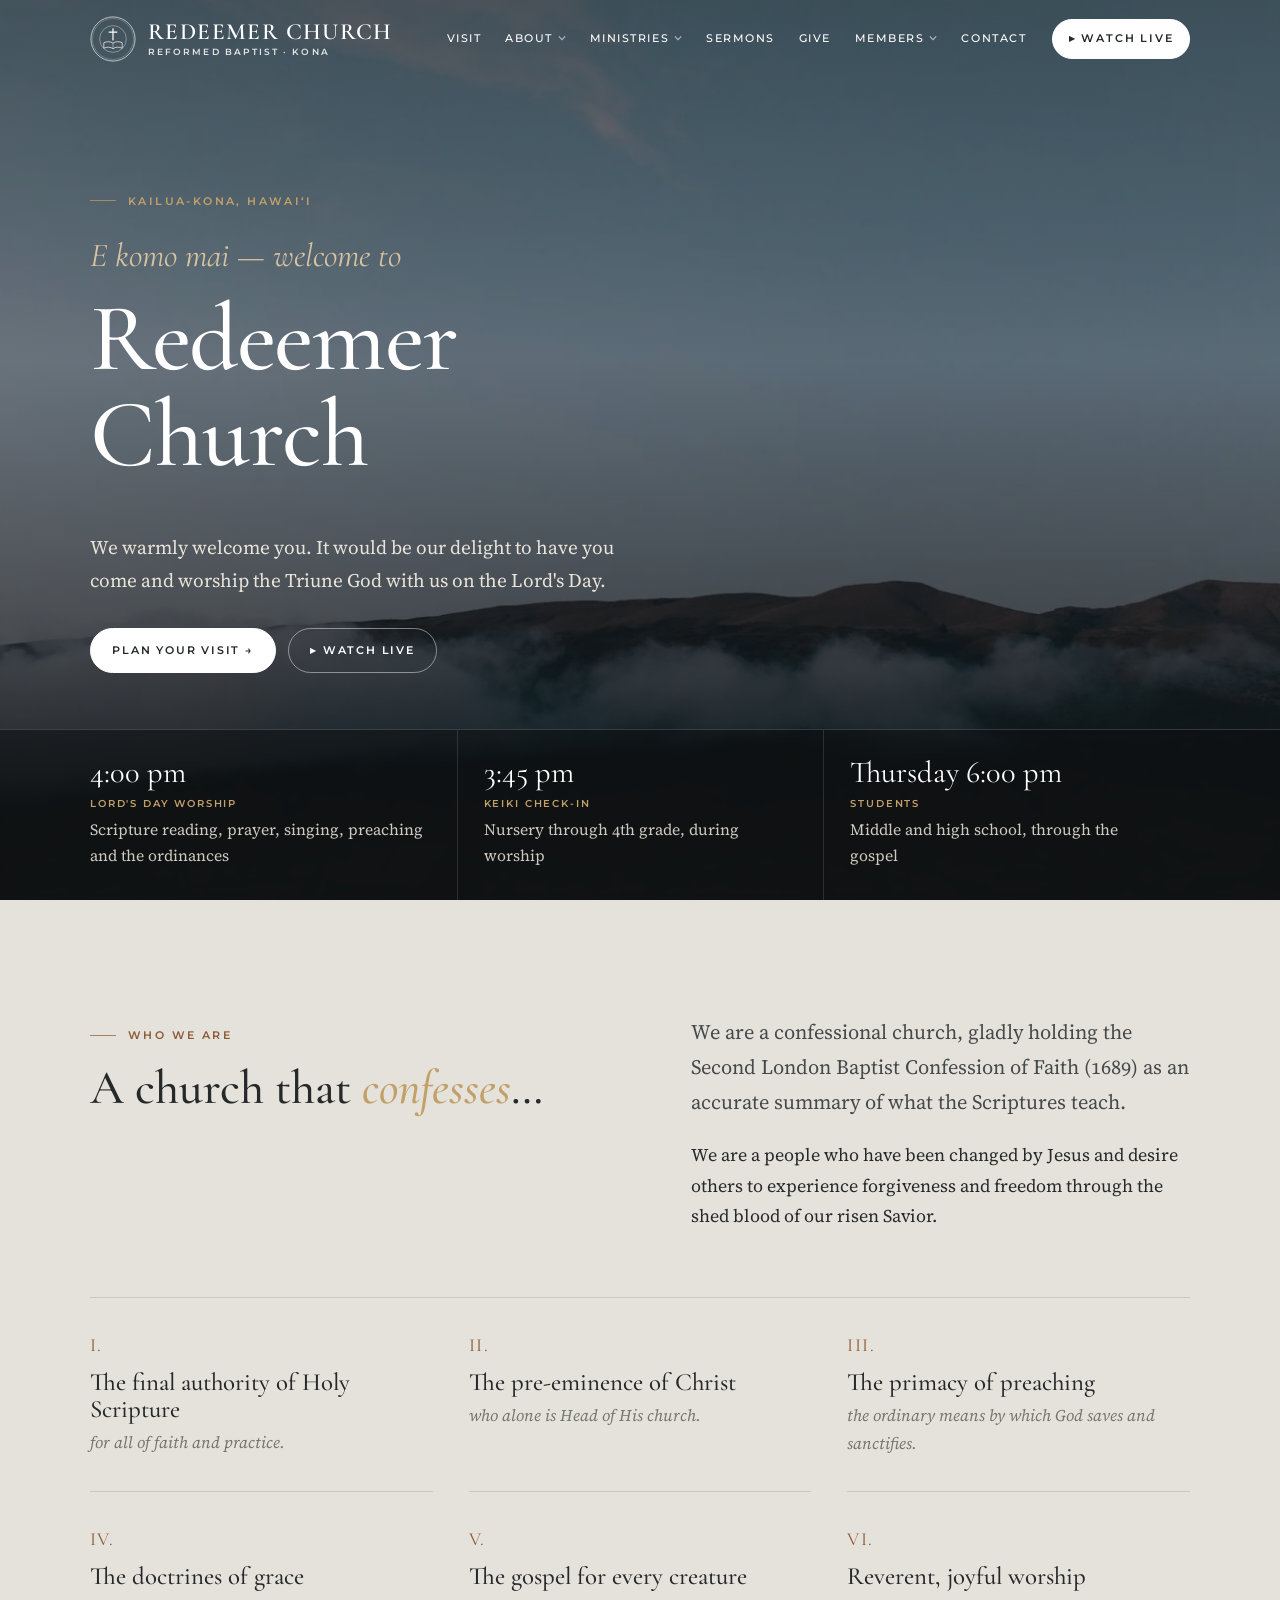
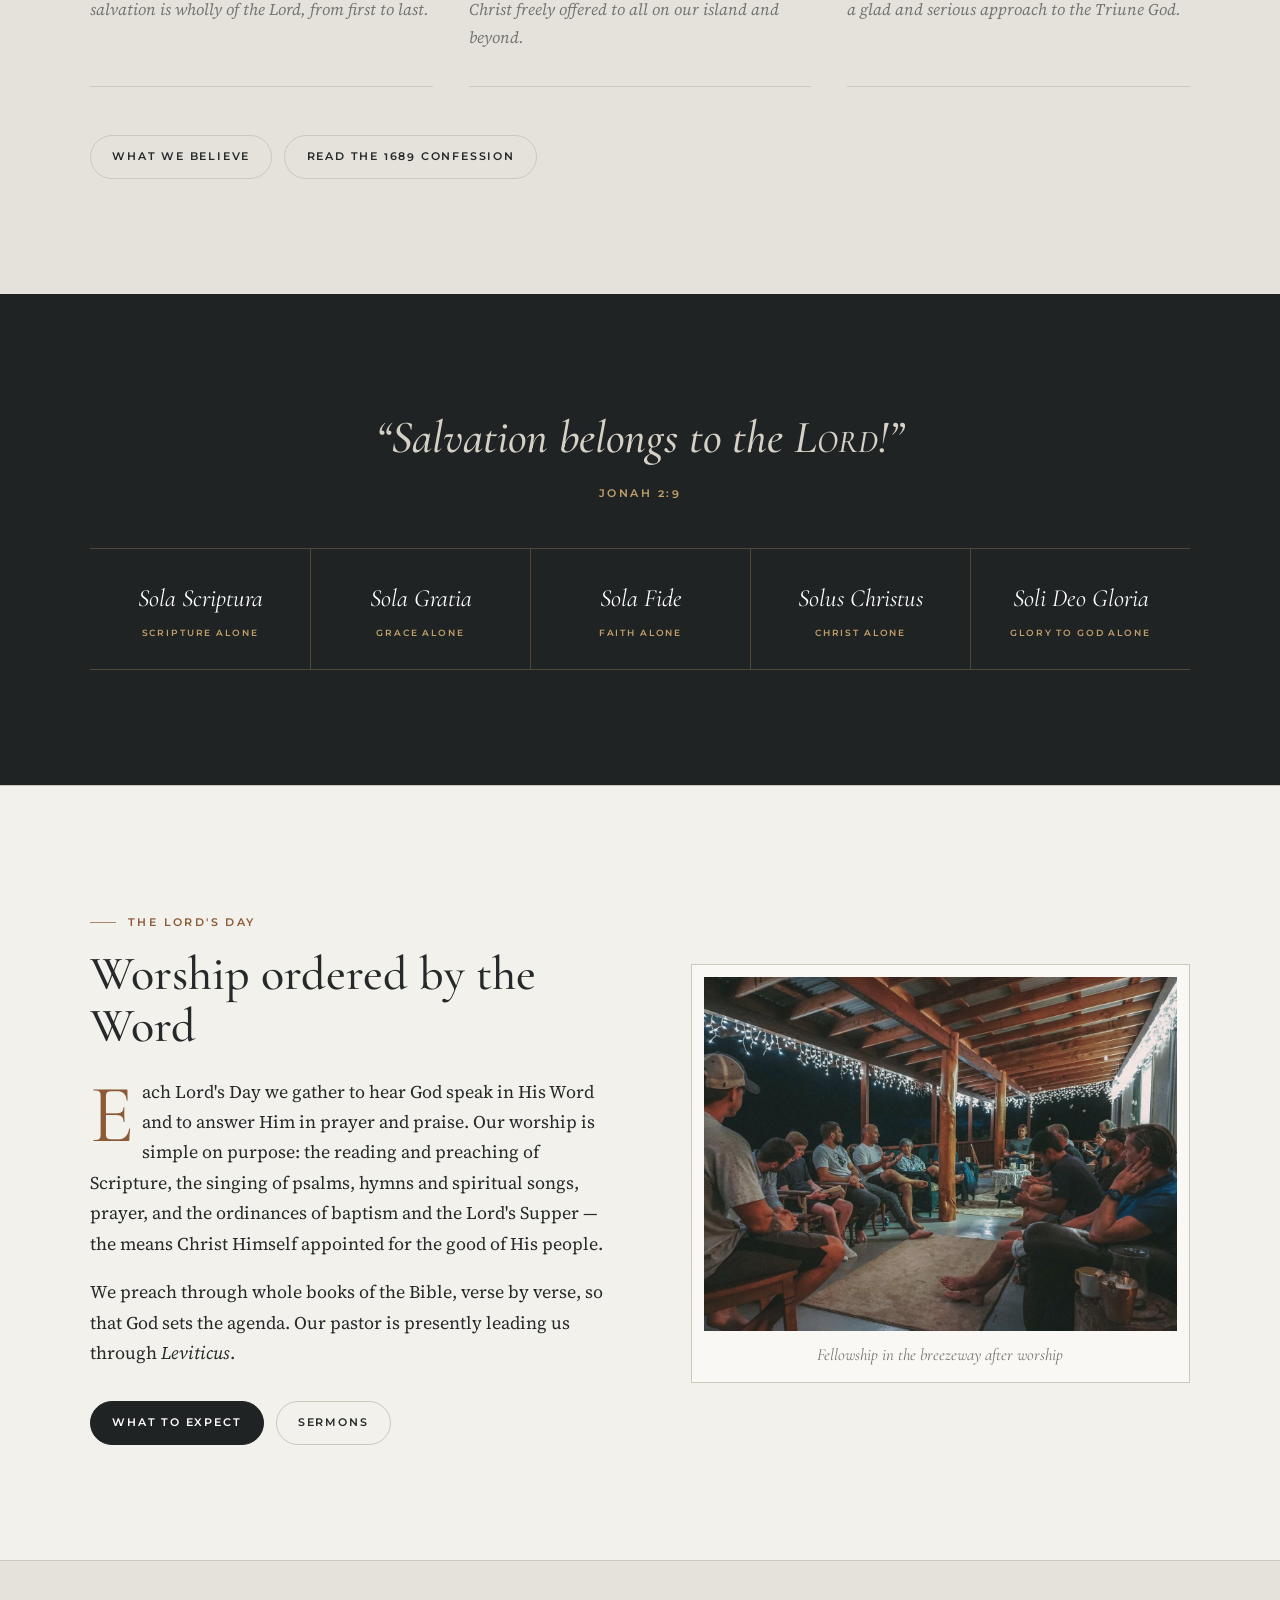
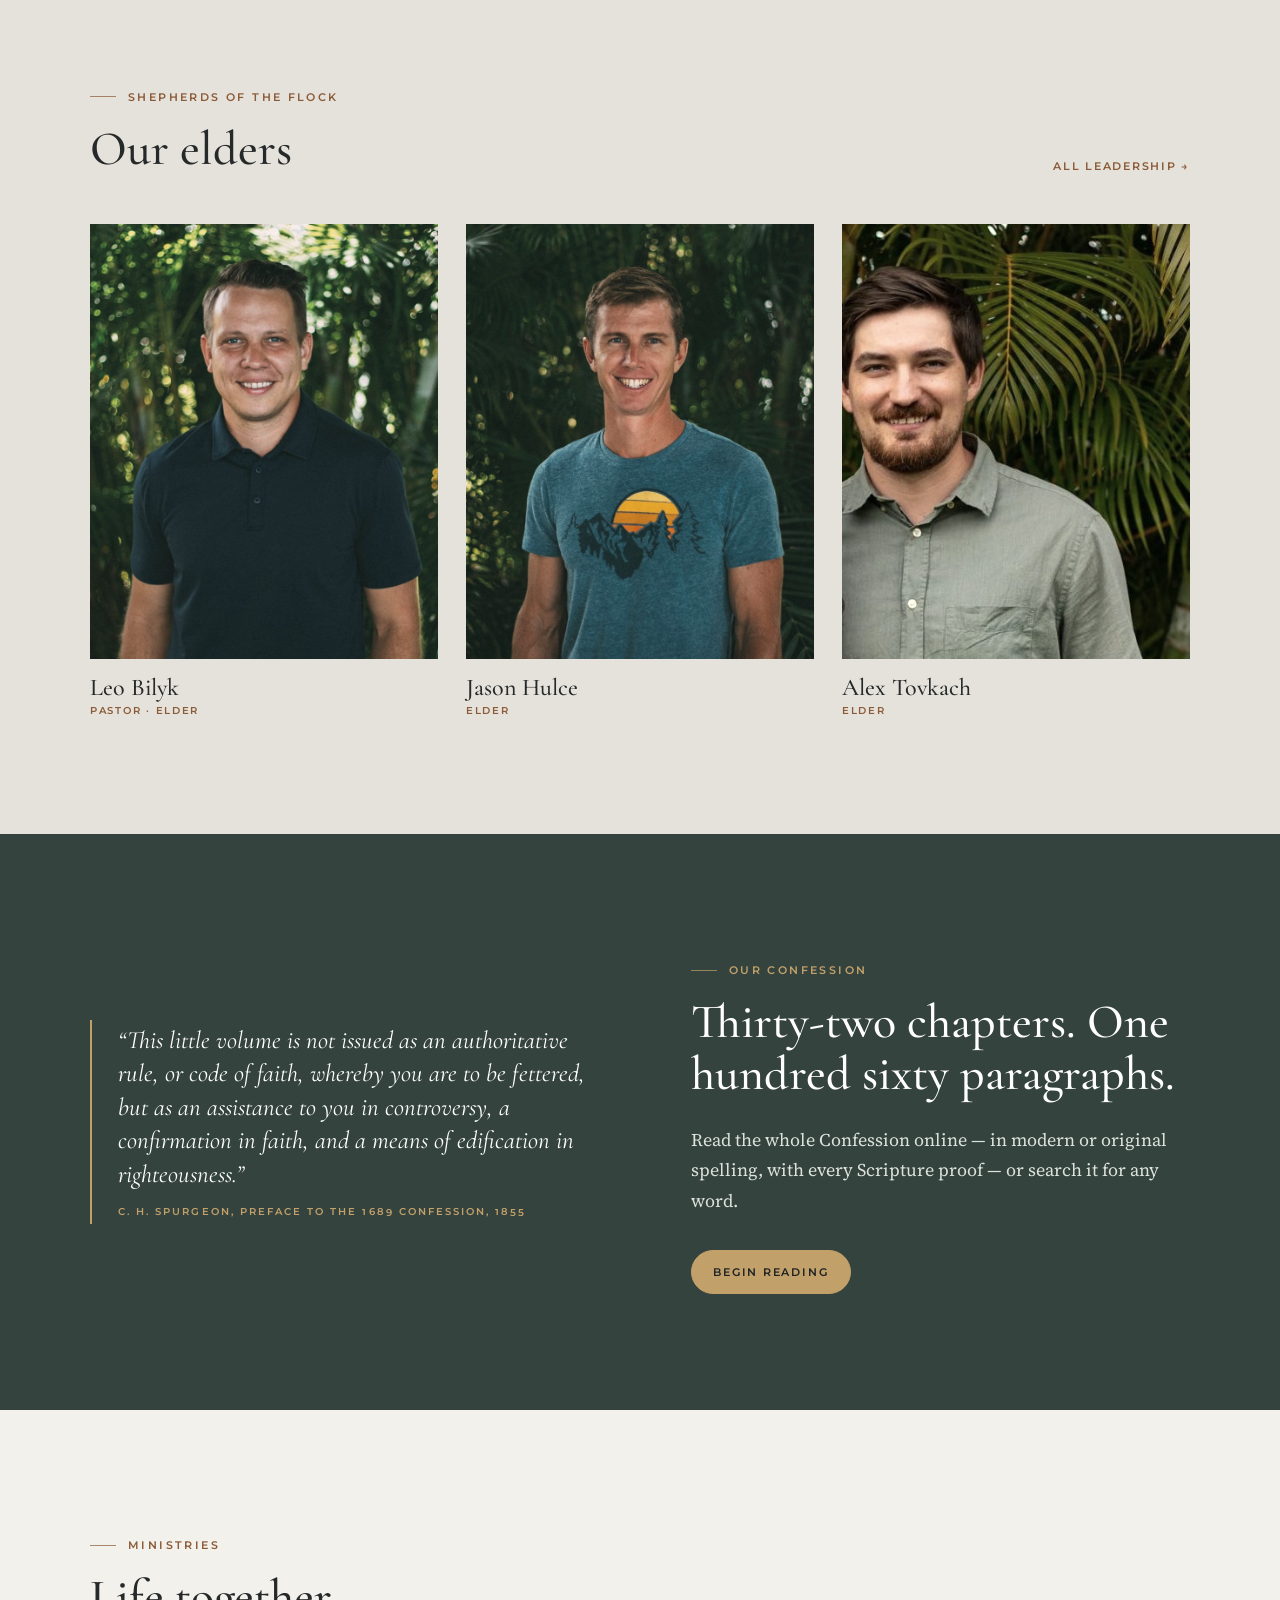
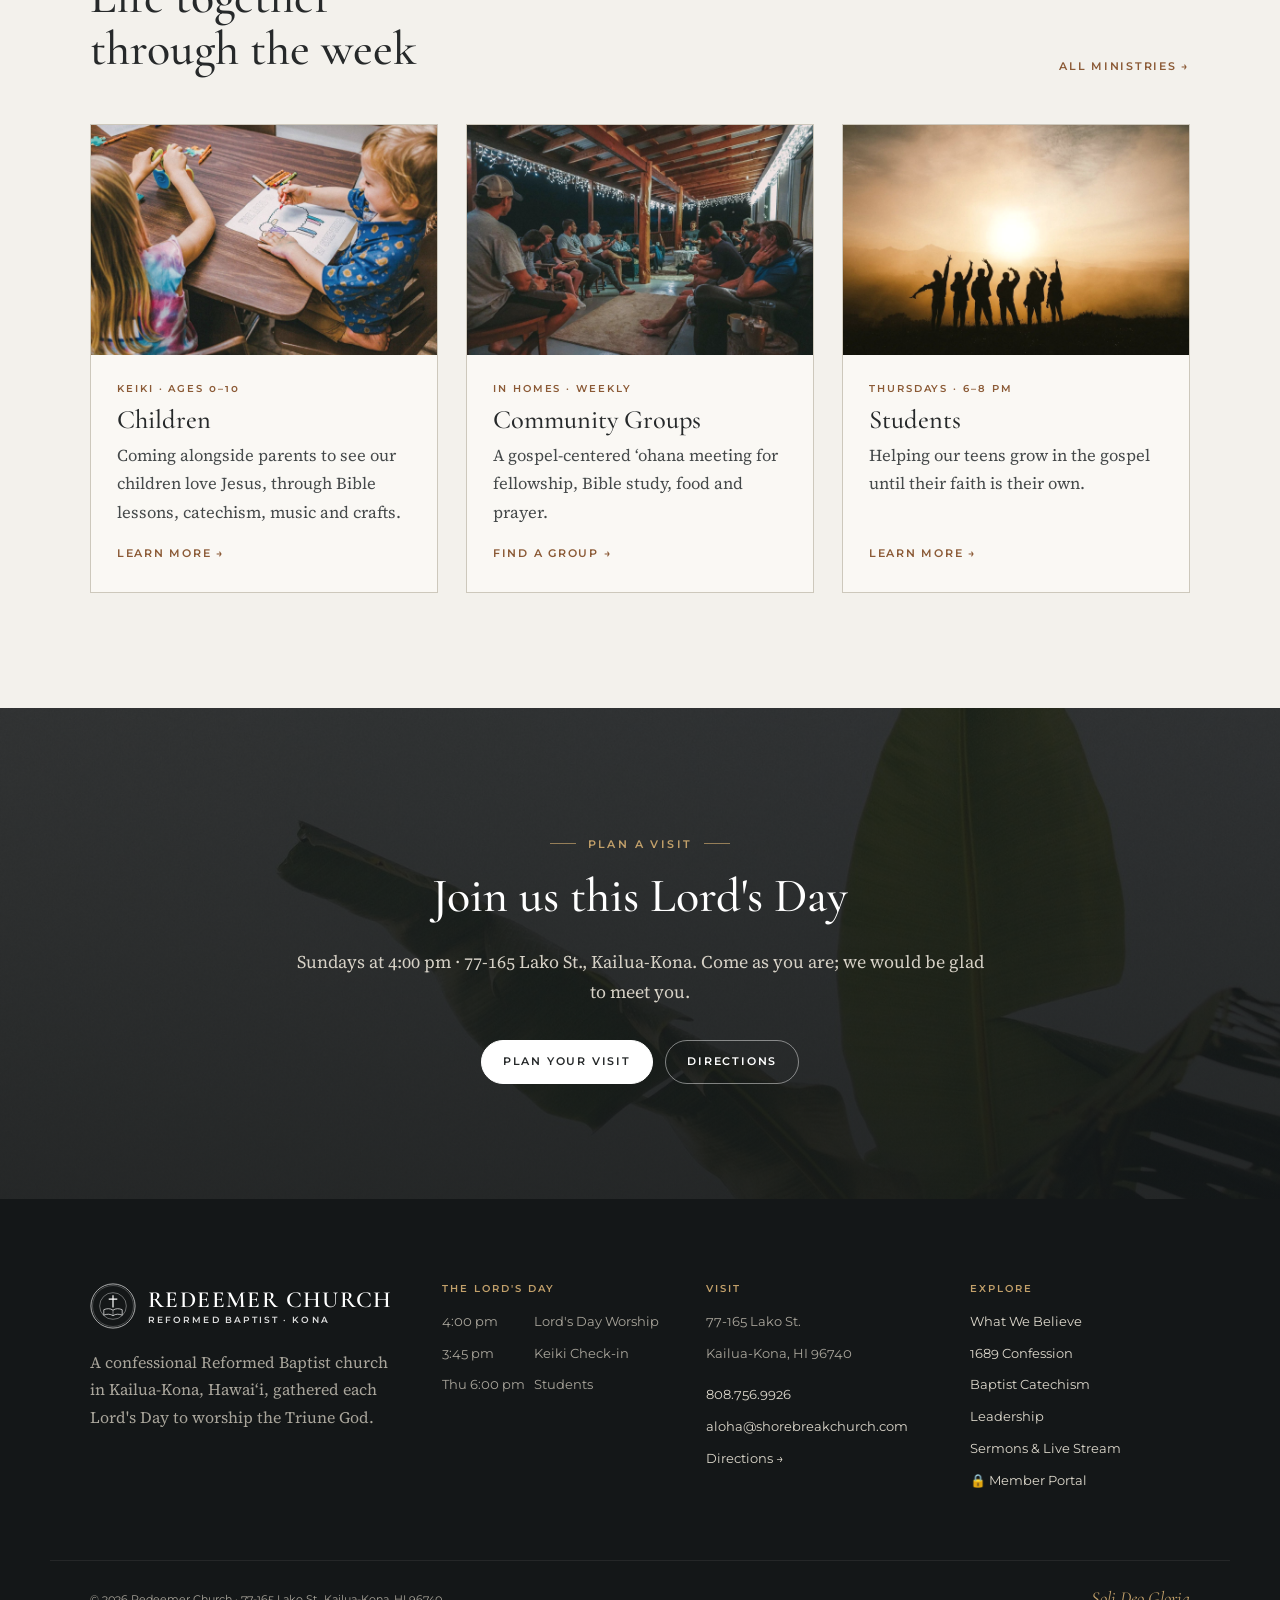
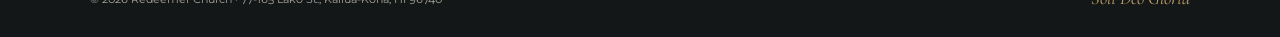
==== commit ff82cd44: "Update elders: Leo Bilyk, Jason Hulce, Alex Tovkach Craig Powell is no longer an elder and is remove" ====
--- a/index.html
+++ b/index.html
@@ -97,9 +97,10 @@
           <div><span class="kicker">Shepherds of the Flock</span><h2>Our elders</h2></div>
           <a class="text-link" href="leadership.html">All leadership →</a>
         </div>
-        <div class="grid grid-2" style="max-width:760px">
+        <div class="grid grid-3">
           <div class="person"><div class="photo"><img src="assets/img/people/leo-bilyk.jpg" alt="Pastor Leo Bilyk"></div><h3>Leo Bilyk</h3><div class="role">Pastor · Elder</div></div>
-          <div class="person"><div class="photo"><img src="assets/img/people/craig-powell.jpg" alt="Pastor Craig Powell"></div><h3>Craig Powell</h3><div class="role">Pastor · Elder</div></div>
+          <div class="person"><div class="photo"><img src="assets/img/people/jason-hulce.jpg" alt="Jason Hulce"></div><h3>Jason Hulce</h3><div class="role">Elder</div></div>
+          <div class="person"><div class="photo"><img src="assets/img/people/alex-tovkach.jpg" alt="Alex Tovkach"></div><h3>Alex Tovkach</h3><div class="role">Elder</div></div>
         </div>
       </div>
     </section>
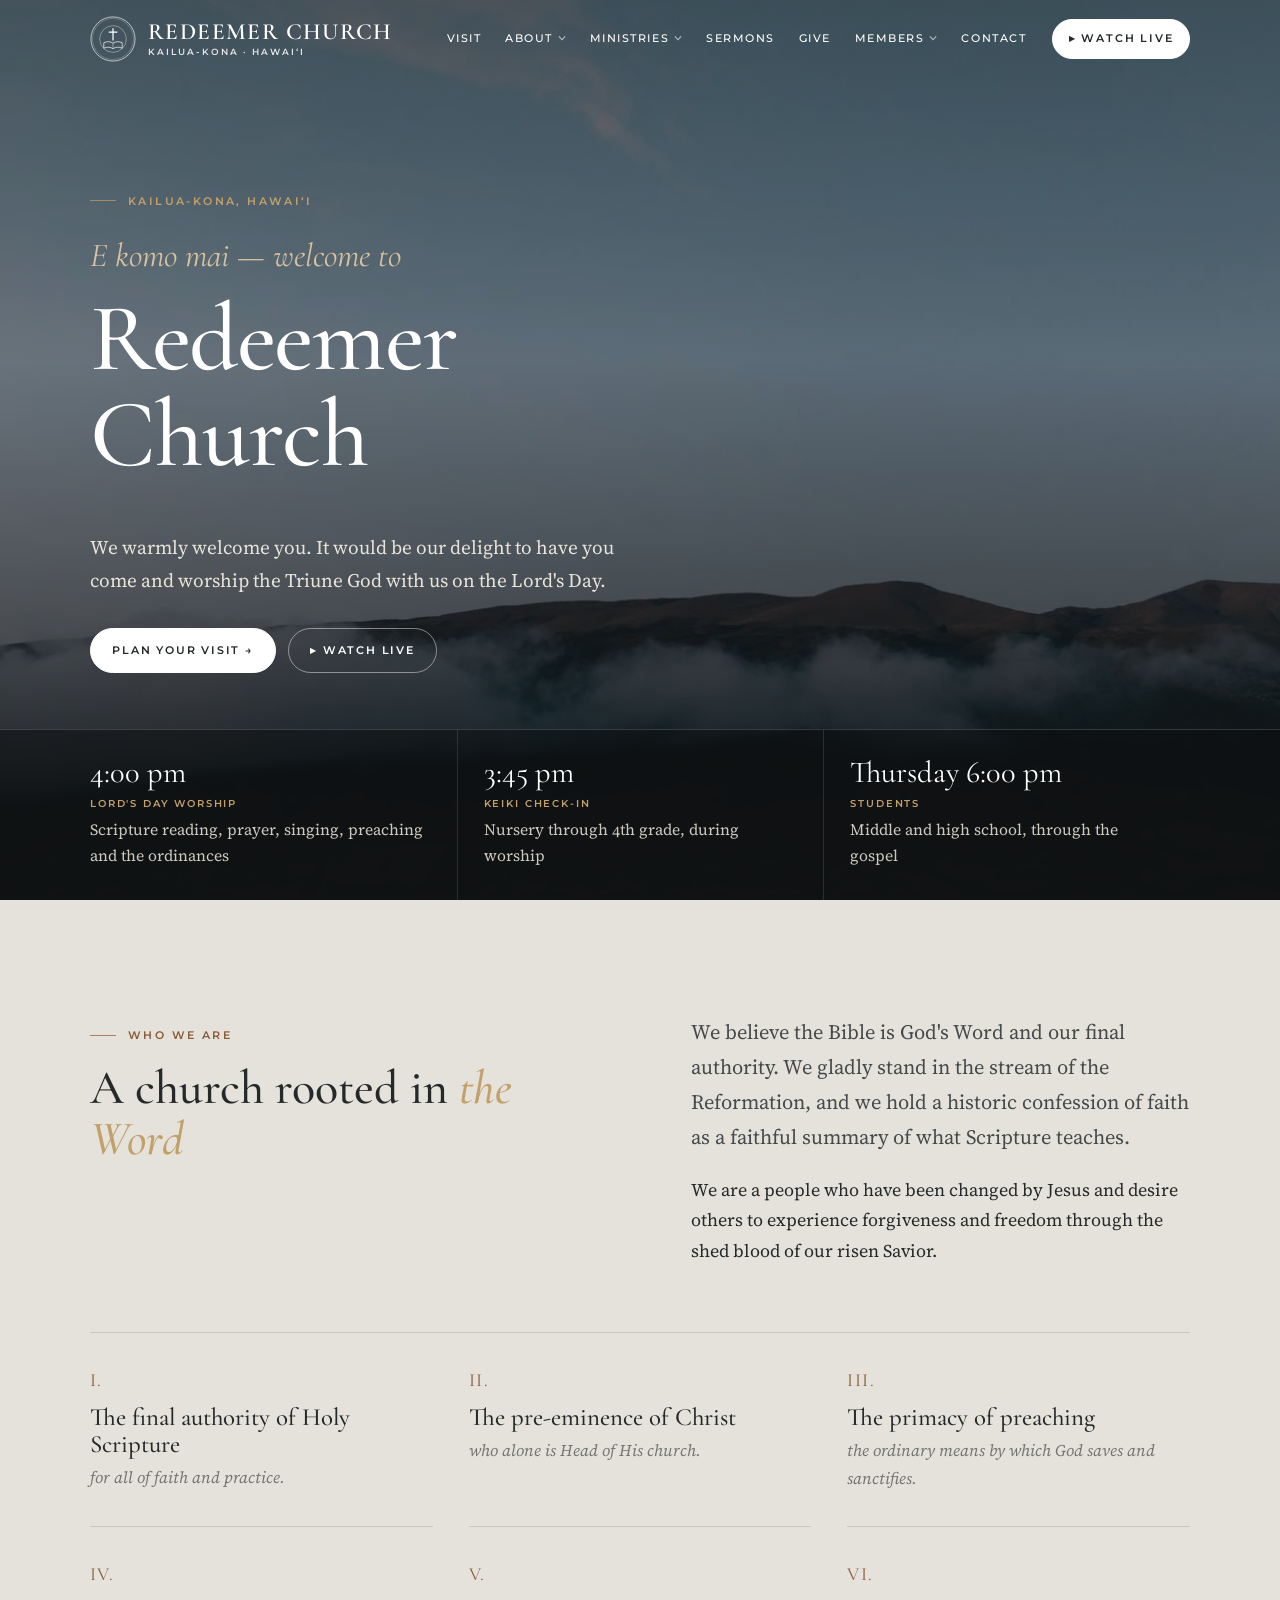
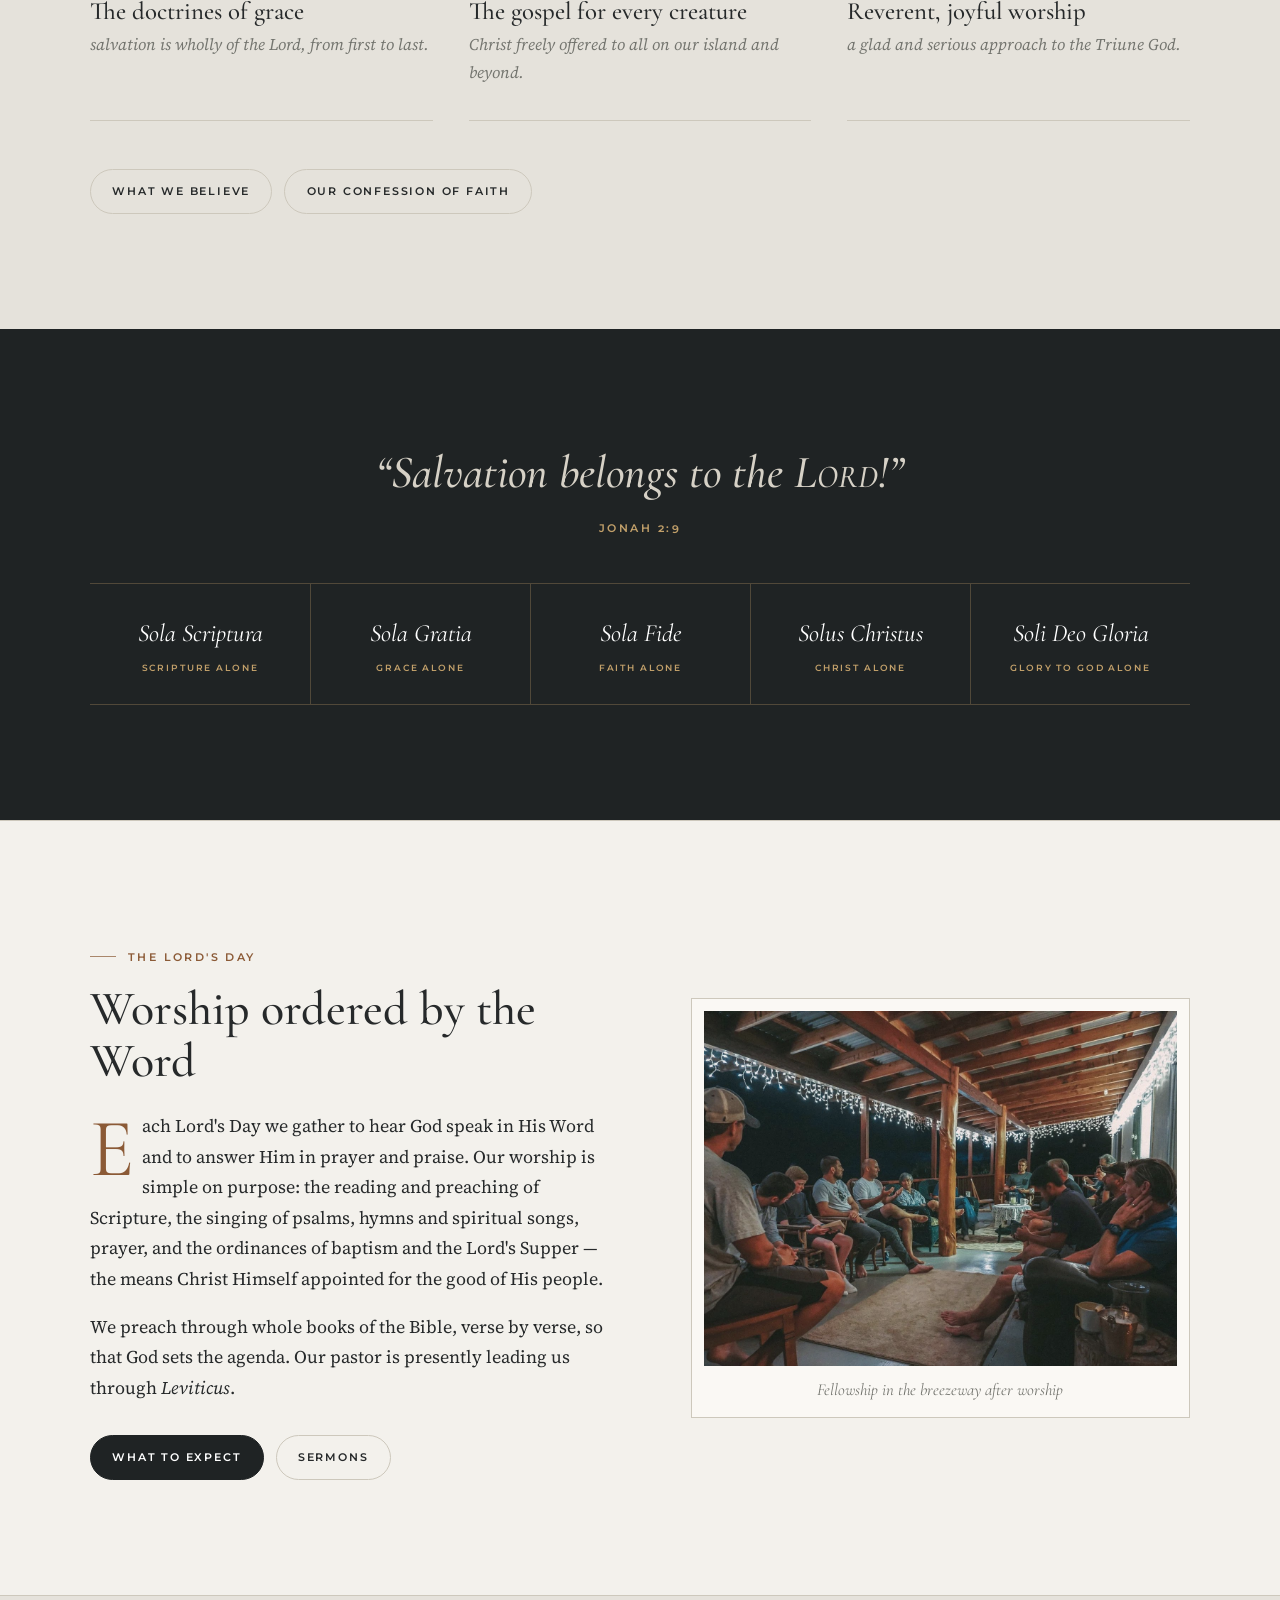
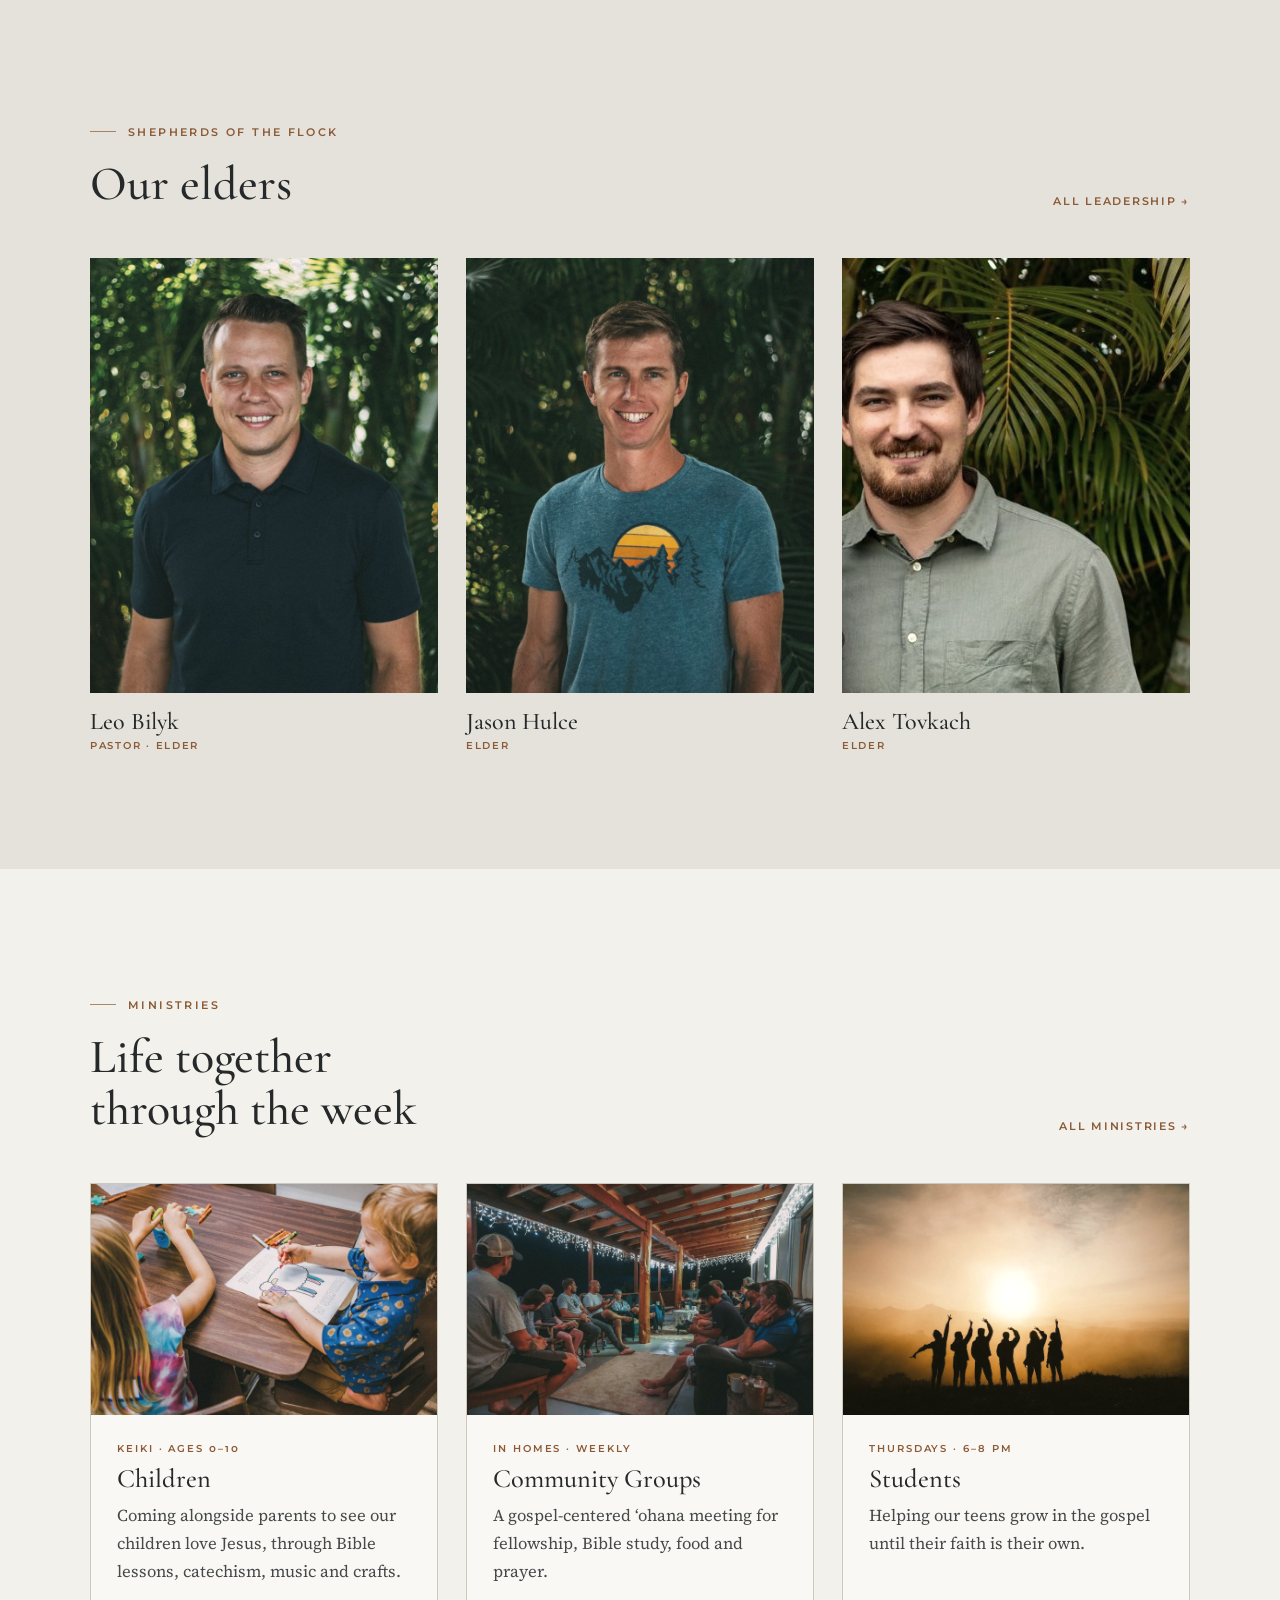
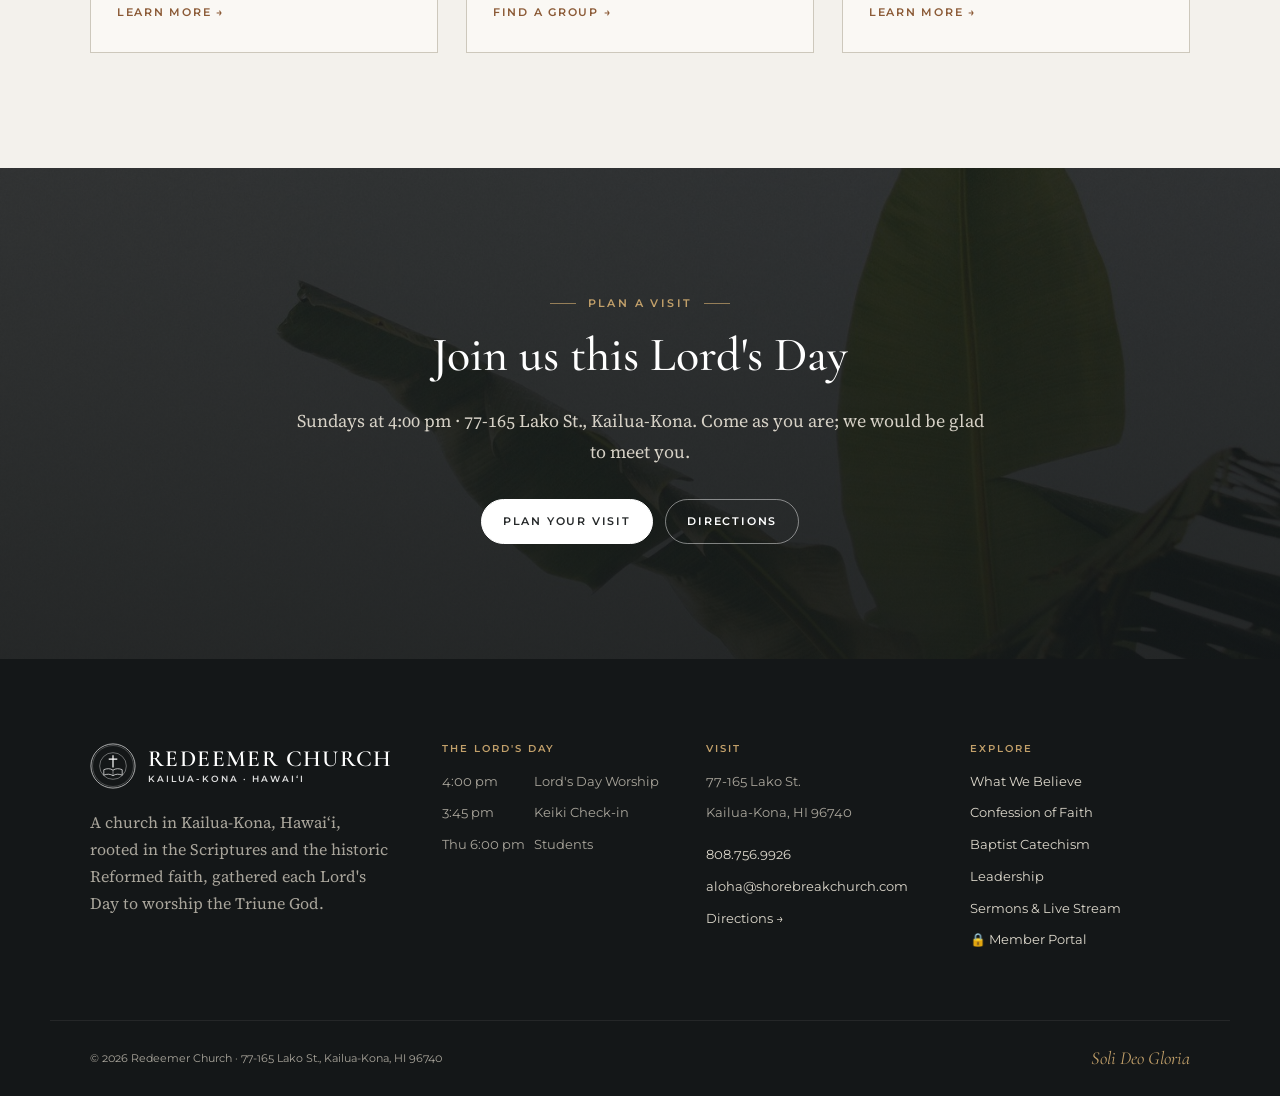
==== commit 4b78c992: "Soften Reformed Baptist branding and lighten the confession page Brand subtitle now reads Kailua-Kon" ====
--- a/index.html
+++ b/index.html
@@ -3,8 +3,8 @@
 <head>
   <meta charset="utf-8">
   <meta name="viewport" content="width=device-width, initial-scale=1">
-  <title>Redeemer Church · Reformed Baptist · Kailua-Kona</title>
-  <meta name="description" content="A confessional Reformed Baptist church in Kailua-Kona, Hawaiʻi, holding to the Second London Baptist Confession of Faith (1689).">
+  <title>Redeemer Church · Kailua-Kona</title>
+  <meta name="description" content="A gospel-centered church in Kailua-Kona, Hawaiʻi, rooted in the Scriptures and the historic Reformed faith.">
   <link rel="icon" href="assets/img/seal.svg" type="image/svg+xml">
   <link rel="preconnect" href="https://fonts.googleapis.com">
   <link rel="preconnect" href="https://fonts.gstatic.com" crossorigin>
@@ -40,10 +40,10 @@
         <div class="split top">
           <div>
             <span class="kicker">Who We Are</span>
-            <h2>A church that <em>confesses</em>…</h2>
+            <h2>A church rooted in <em>the Word</em></h2>
           </div>
           <div>
-            <p class="lead">We are a confessional church, gladly holding the Second London Baptist Confession of Faith (1689) as an accurate summary of what the Scriptures teach.</p>
+            <p class="lead">We believe the Bible is God's Word and our final authority. We gladly stand in the stream of the Reformation, and we hold a historic confession of faith as a faithful summary of what Scripture teaches.</p>
             <p>We are a people who have been changed by Jesus and desire others to experience forgiveness and freedom through the shed blood of our risen Savior.</p>
           </div>
         </div>
@@ -57,7 +57,7 @@
         </div>
         <div class="btn-row mt-3">
           <a class="btn ghost" href="beliefs.html">What We Believe</a>
-          <a class="btn ghost" href="confession.html">Read the 1689 Confession</a>
+          <a class="btn ghost" href="confession.html">Our Confession of Faith</a>
         </div>
       </div>
     </section>
@@ -105,20 +105,6 @@
       </div>
     </section>
 
-    <section class="bg-slate">
-      <div class="wrap split">
-        <blockquote class="historic-quote">
-          <p>“This little volume is not issued as an authoritative rule, or code of faith, whereby you are to be fettered, but as an assistance to you in controversy, a confirmation in faith, and a means of edification in righteousness.”</p>
-          <cite>C. H. Spurgeon, preface to the 1689 Confession, 1855</cite>
-        </blockquote>
-        <div>
-          <span class="kicker light">Our Confession</span>
-          <h2>Thirty-two chapters. One hundred sixty paragraphs.</h2>
-          <p>Read the whole Confession online — in modern or original spelling, with every Scripture proof — or search it for any word.</p>
-          <a class="btn brass mt-1" href="confession.html">Begin Reading</a>
-        </div>
-      </div>
-    </section>
 
     <section class="bg-vellum">
       <div class="wrap">
--- a/assets/css/site.css
+++ b/assets/css/site.css
@@ -451,3 +451,12 @@
 .muted { color: var(--muted); }
 .small { font-size: .95rem; }
 [hidden] { display: none !important; }
+
+/* Light page opener (used on the Confession page) */
+.page-hero.light { background: var(--vellum); color: var(--ink); padding: 90px 0 64px; border-bottom: 1px solid var(--line); }
+.page-hero.light::before { display: none; }
+.page-hero.light h1 { color: var(--ink); }
+.page-hero.light p { color: var(--ink-soft); }
+.page-hero.light .crumbs { color: var(--muted); }
+.page-hero.light .crumbs a { color: var(--copper); }
+.page-hero.light .seal-watermark { color: rgba(38,41,42,.05); }
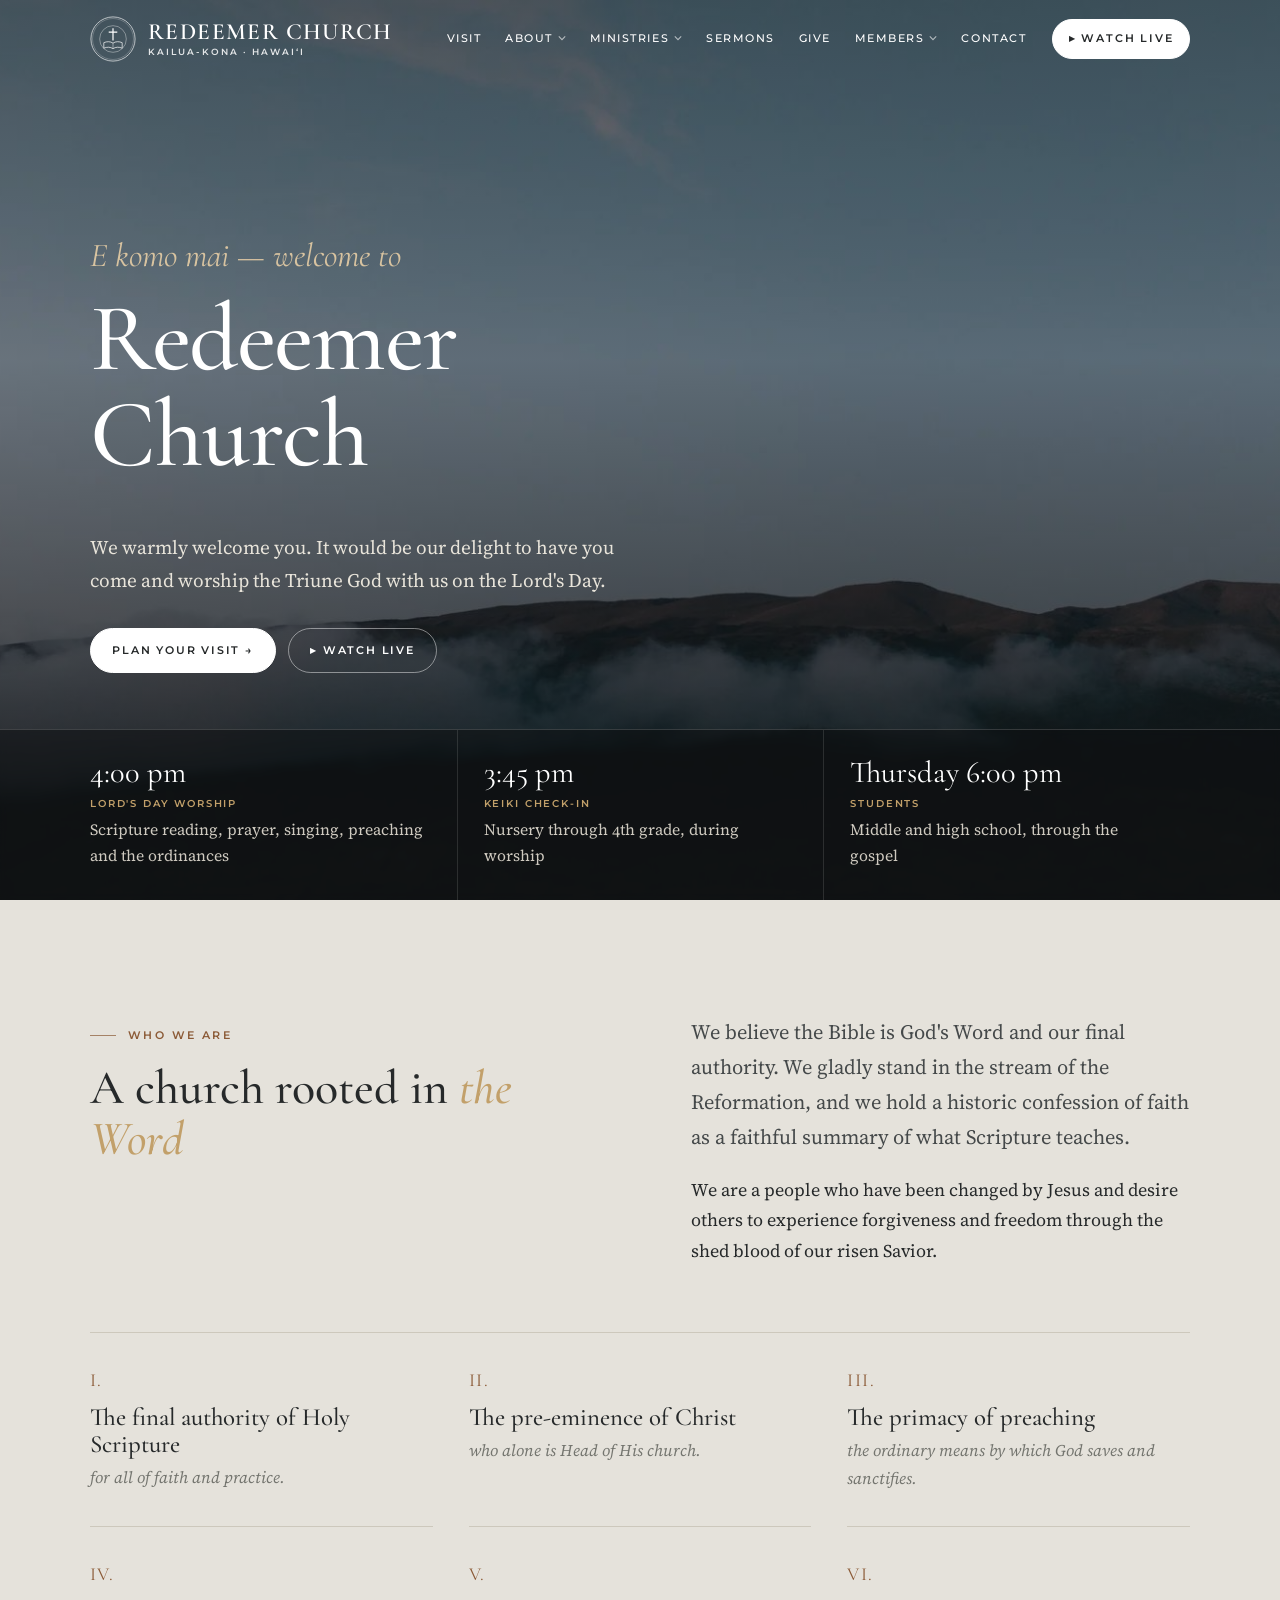
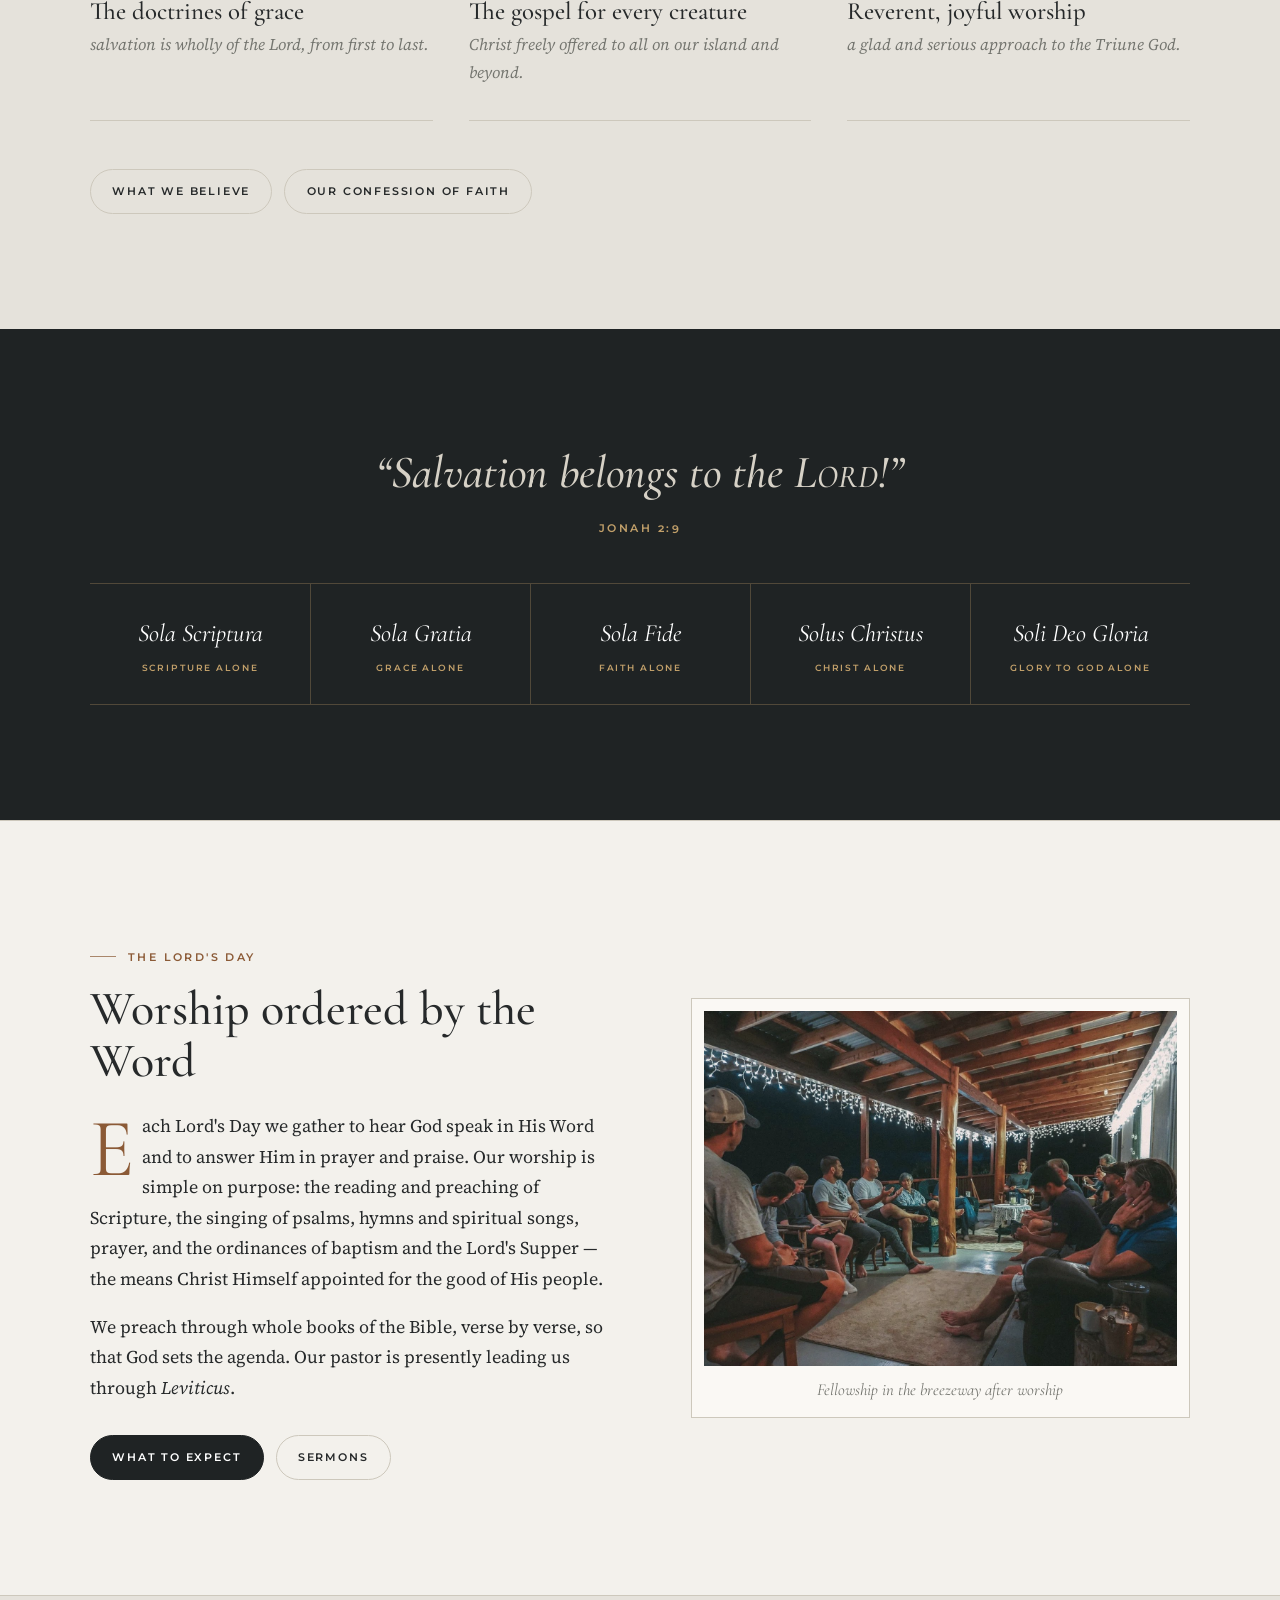
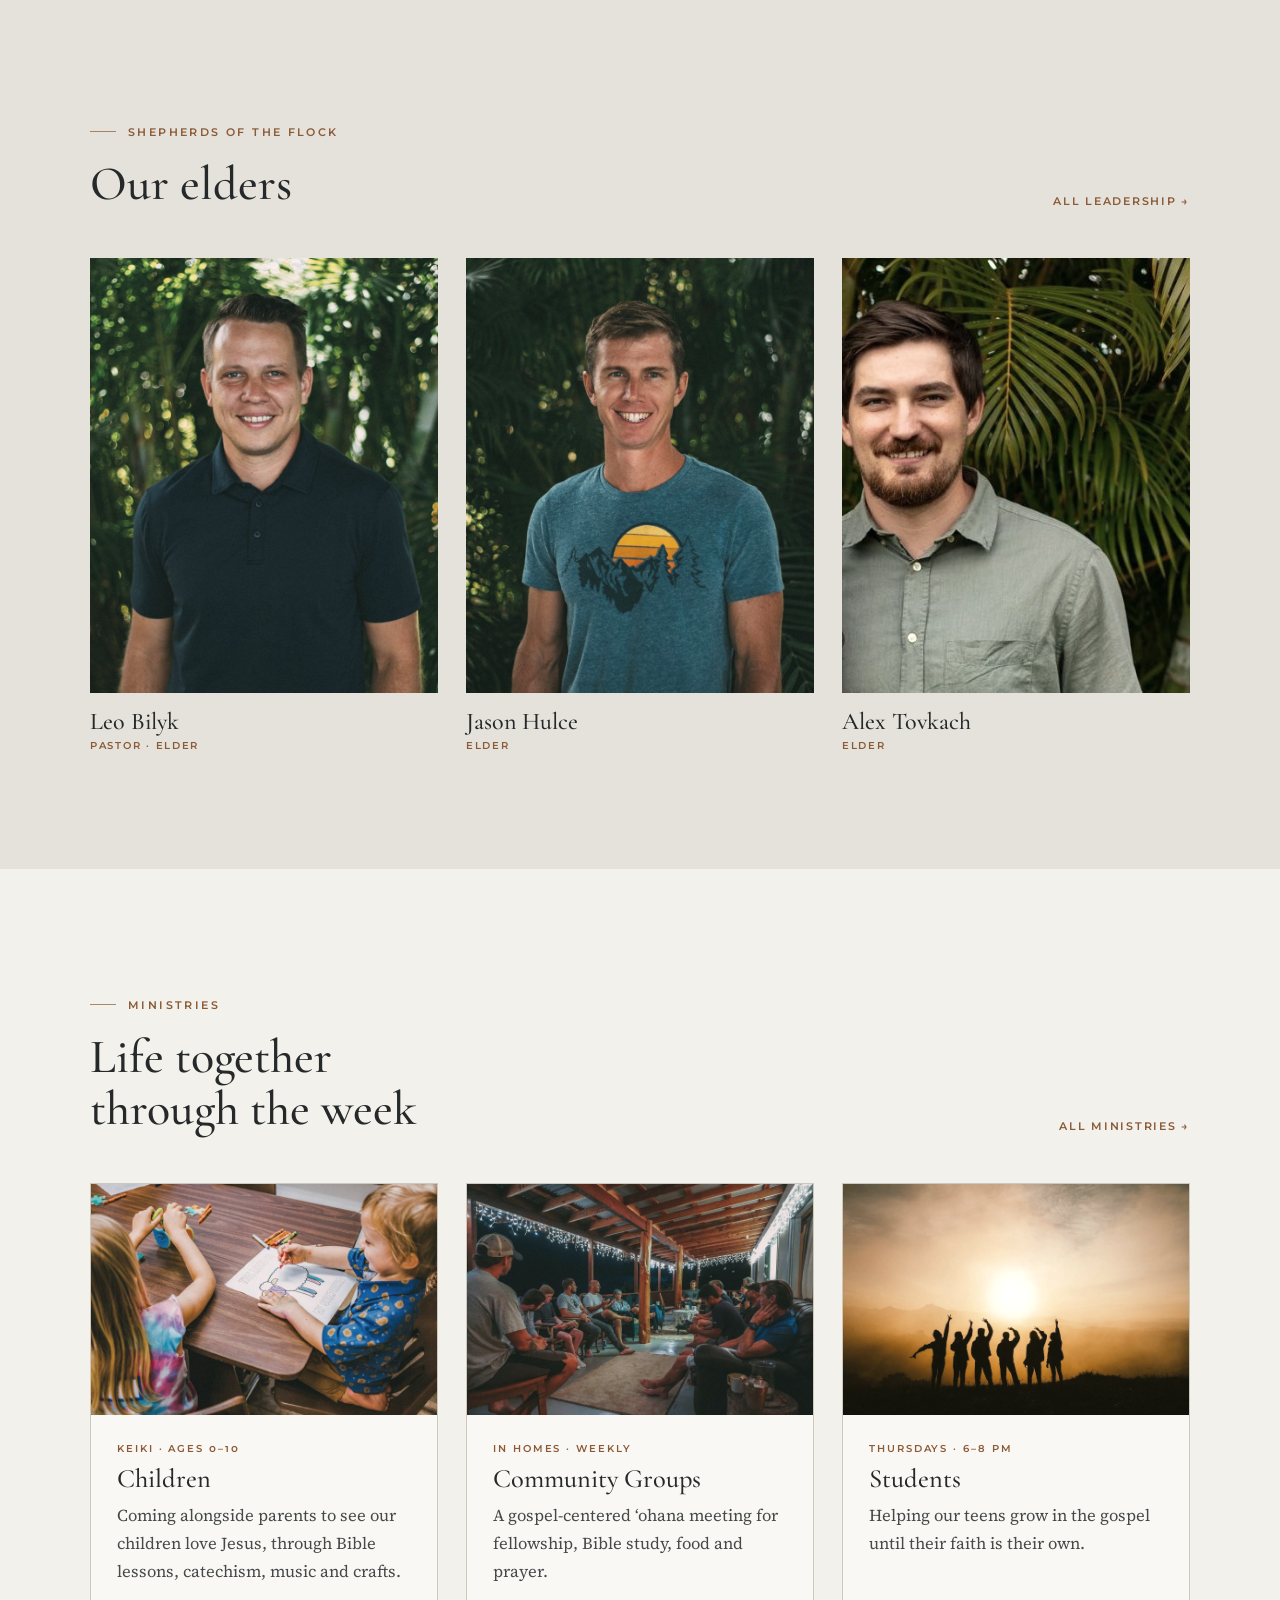
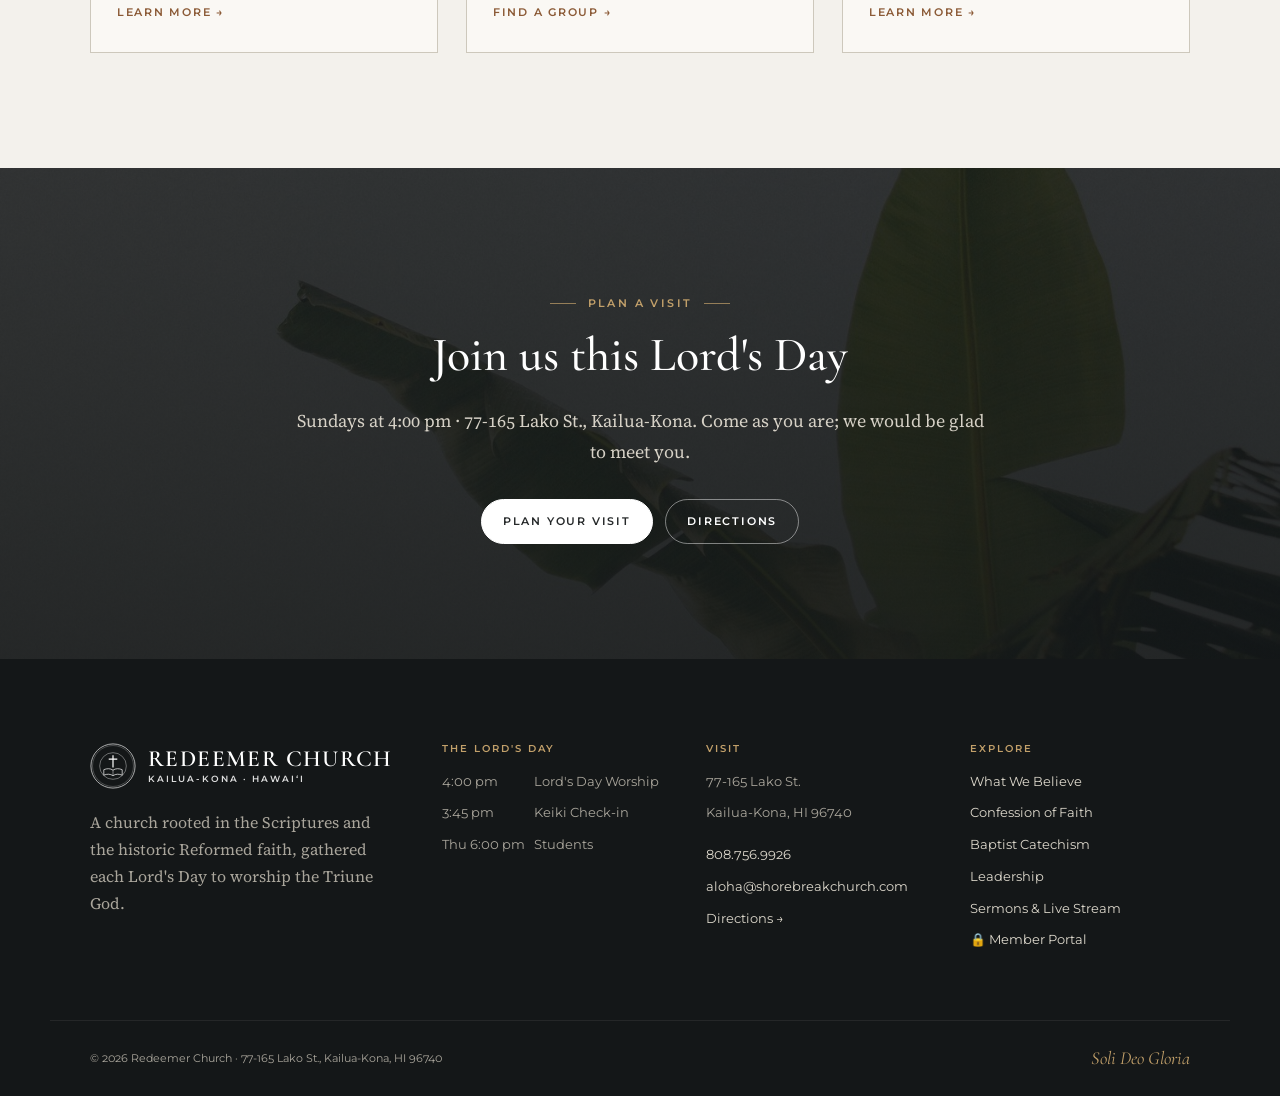
==== commit 4f3d0a1d: "Remove repeated Kailua-Kona labels on home hero and footer Co-Authored-By: Claude Opus 5.5 <noreply@" ====
--- a/index.html
+++ b/index.html
@@ -17,7 +17,6 @@
   <main id="main">
     <section class="hero" style="background-image:url('assets/img/photos/hero-coast.jpg');padding:0">
       <div class="wrap hero-body">
-        <span class="kicker light">Kailua-Kona, Hawaiʻi</span>
         <div class="welcome">E komo mai — welcome to</div>
         <h1>Redeemer Church</h1>
         <p>We warmly welcome you. It would be our delight to have you come and worship the Triune God with us on the Lord's Day.</p>
